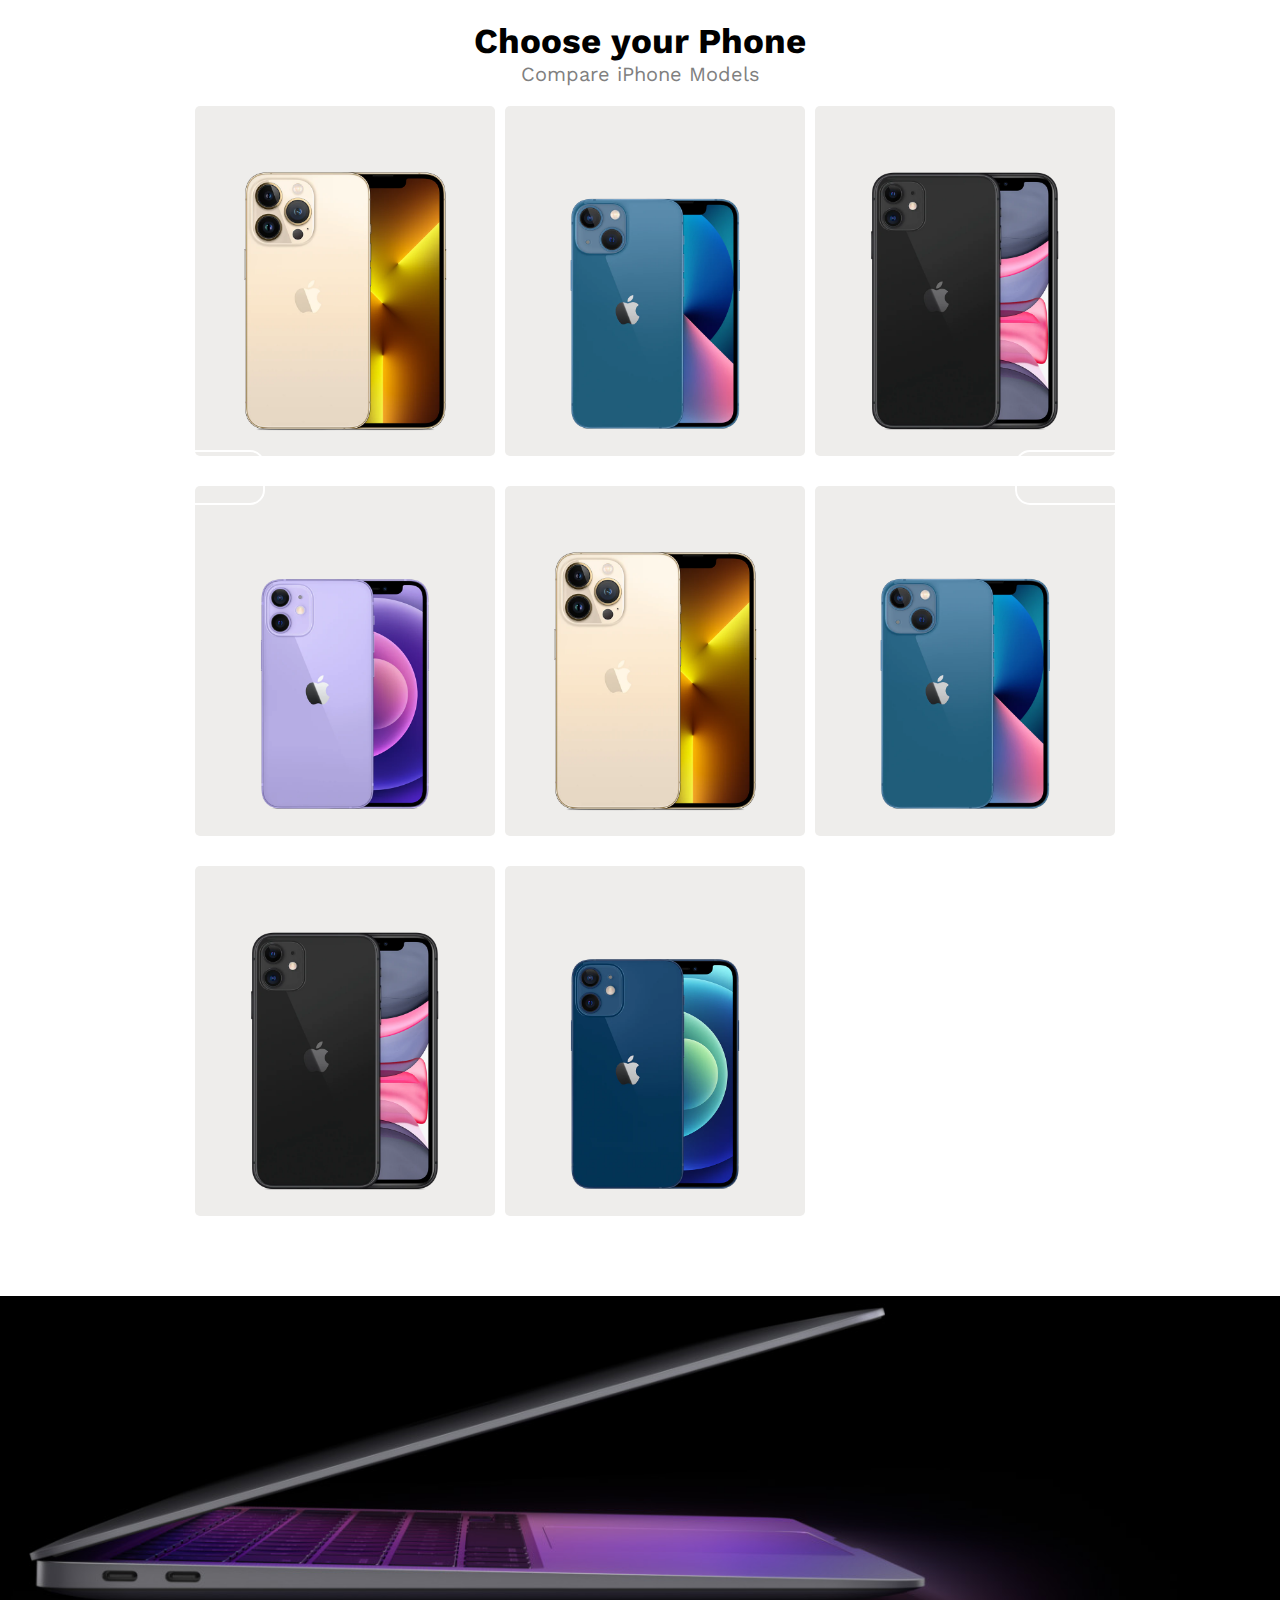
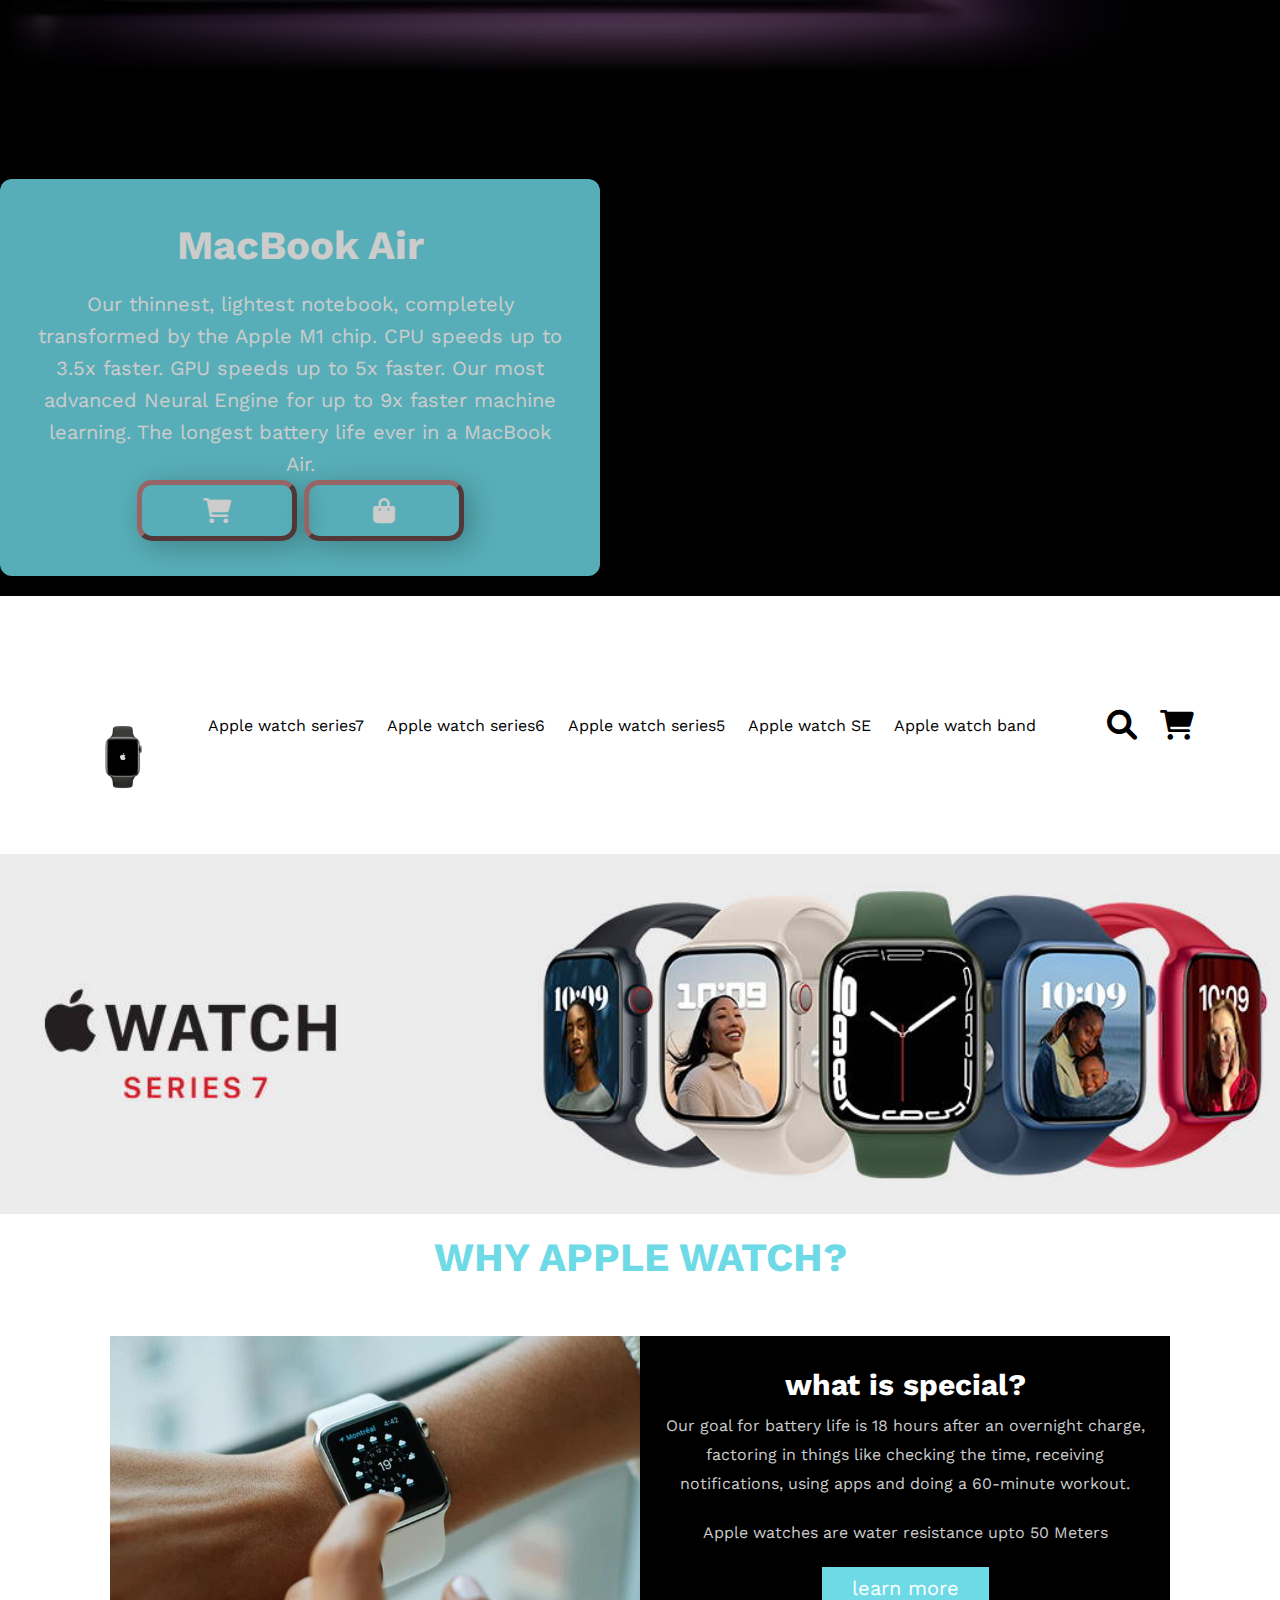
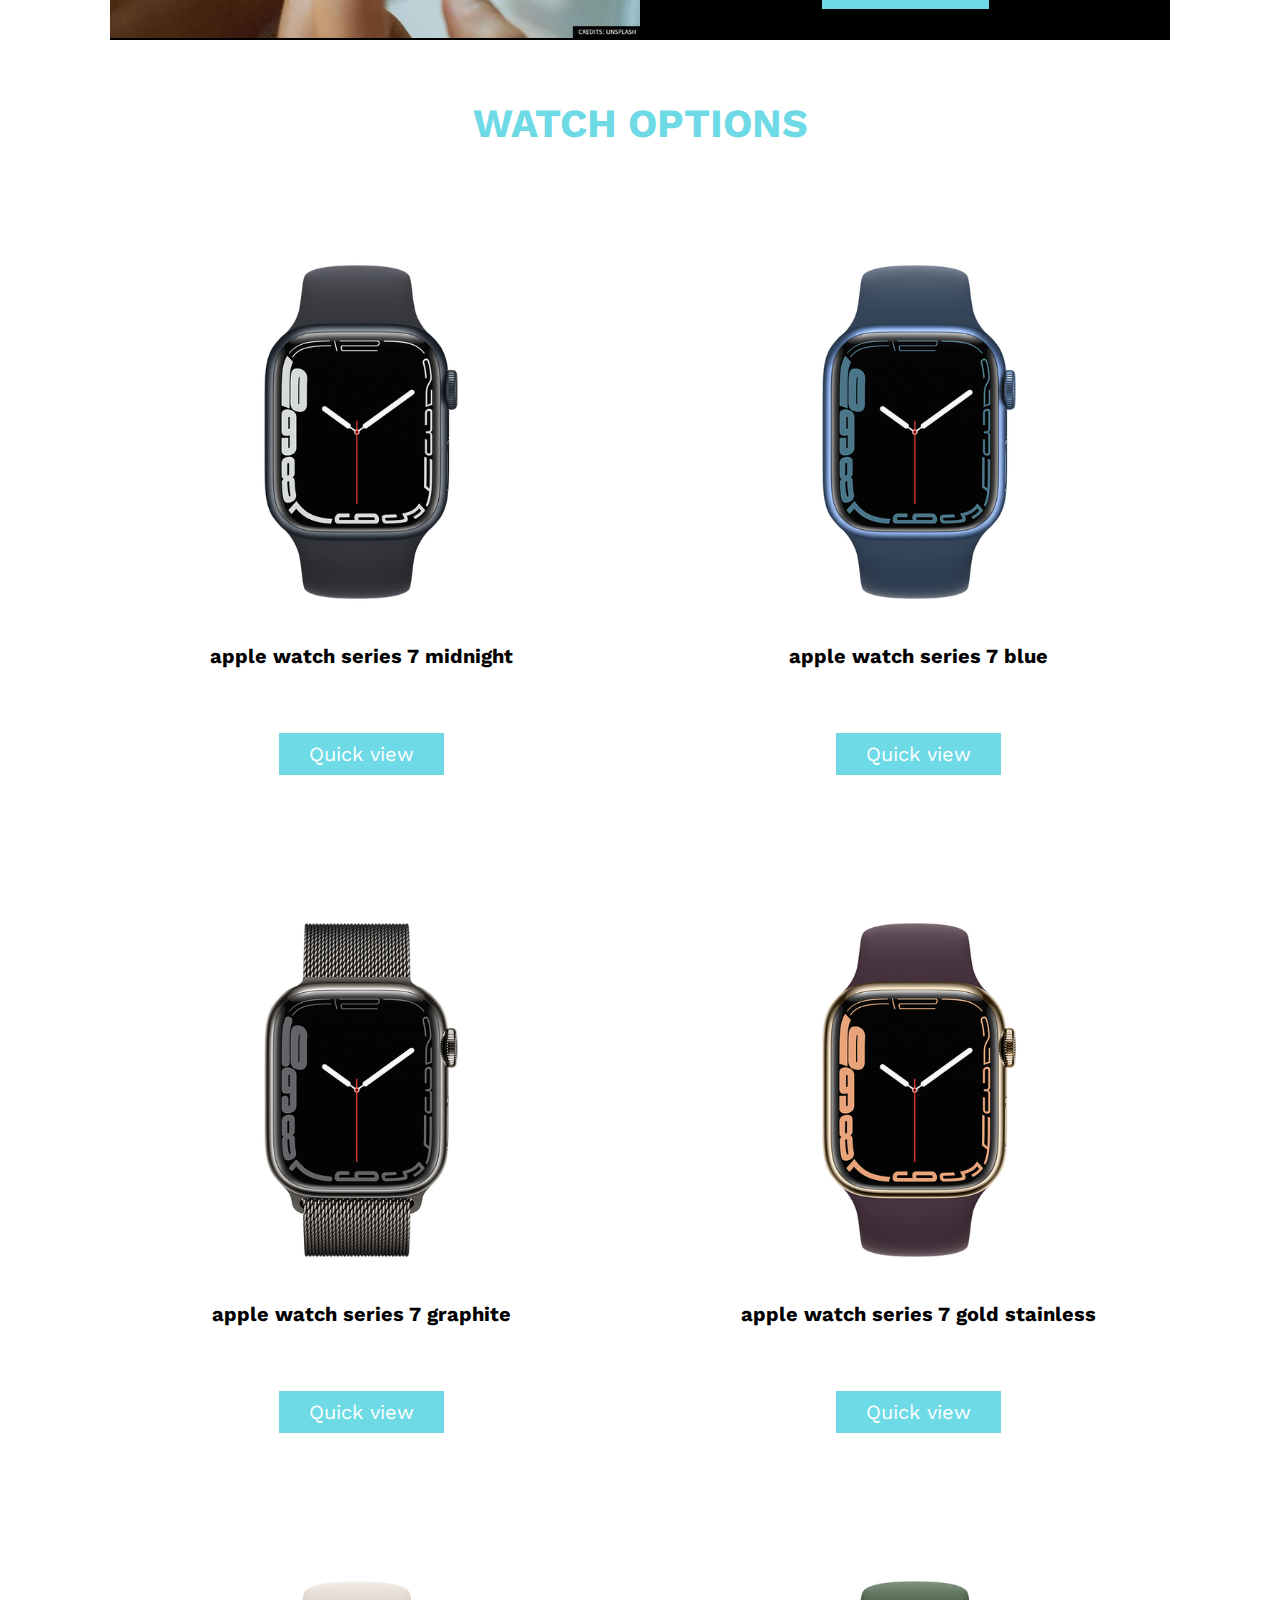
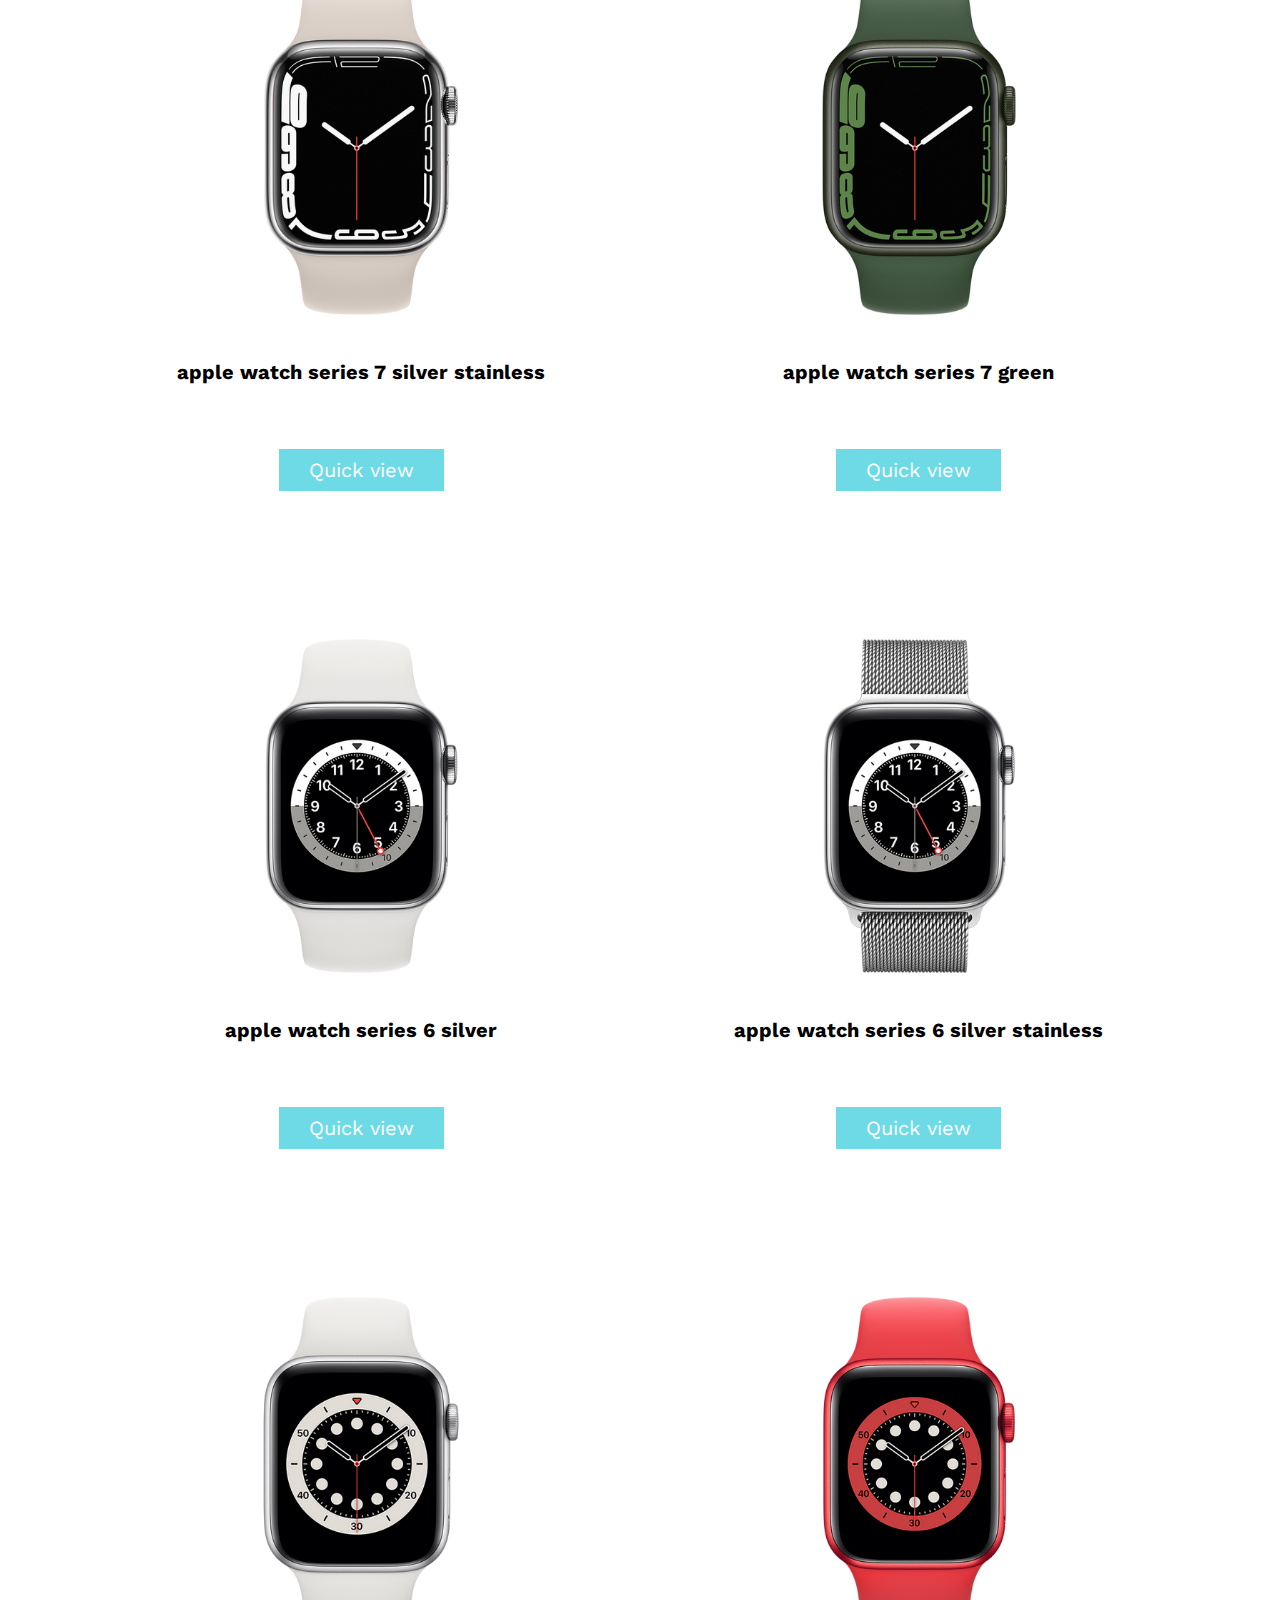
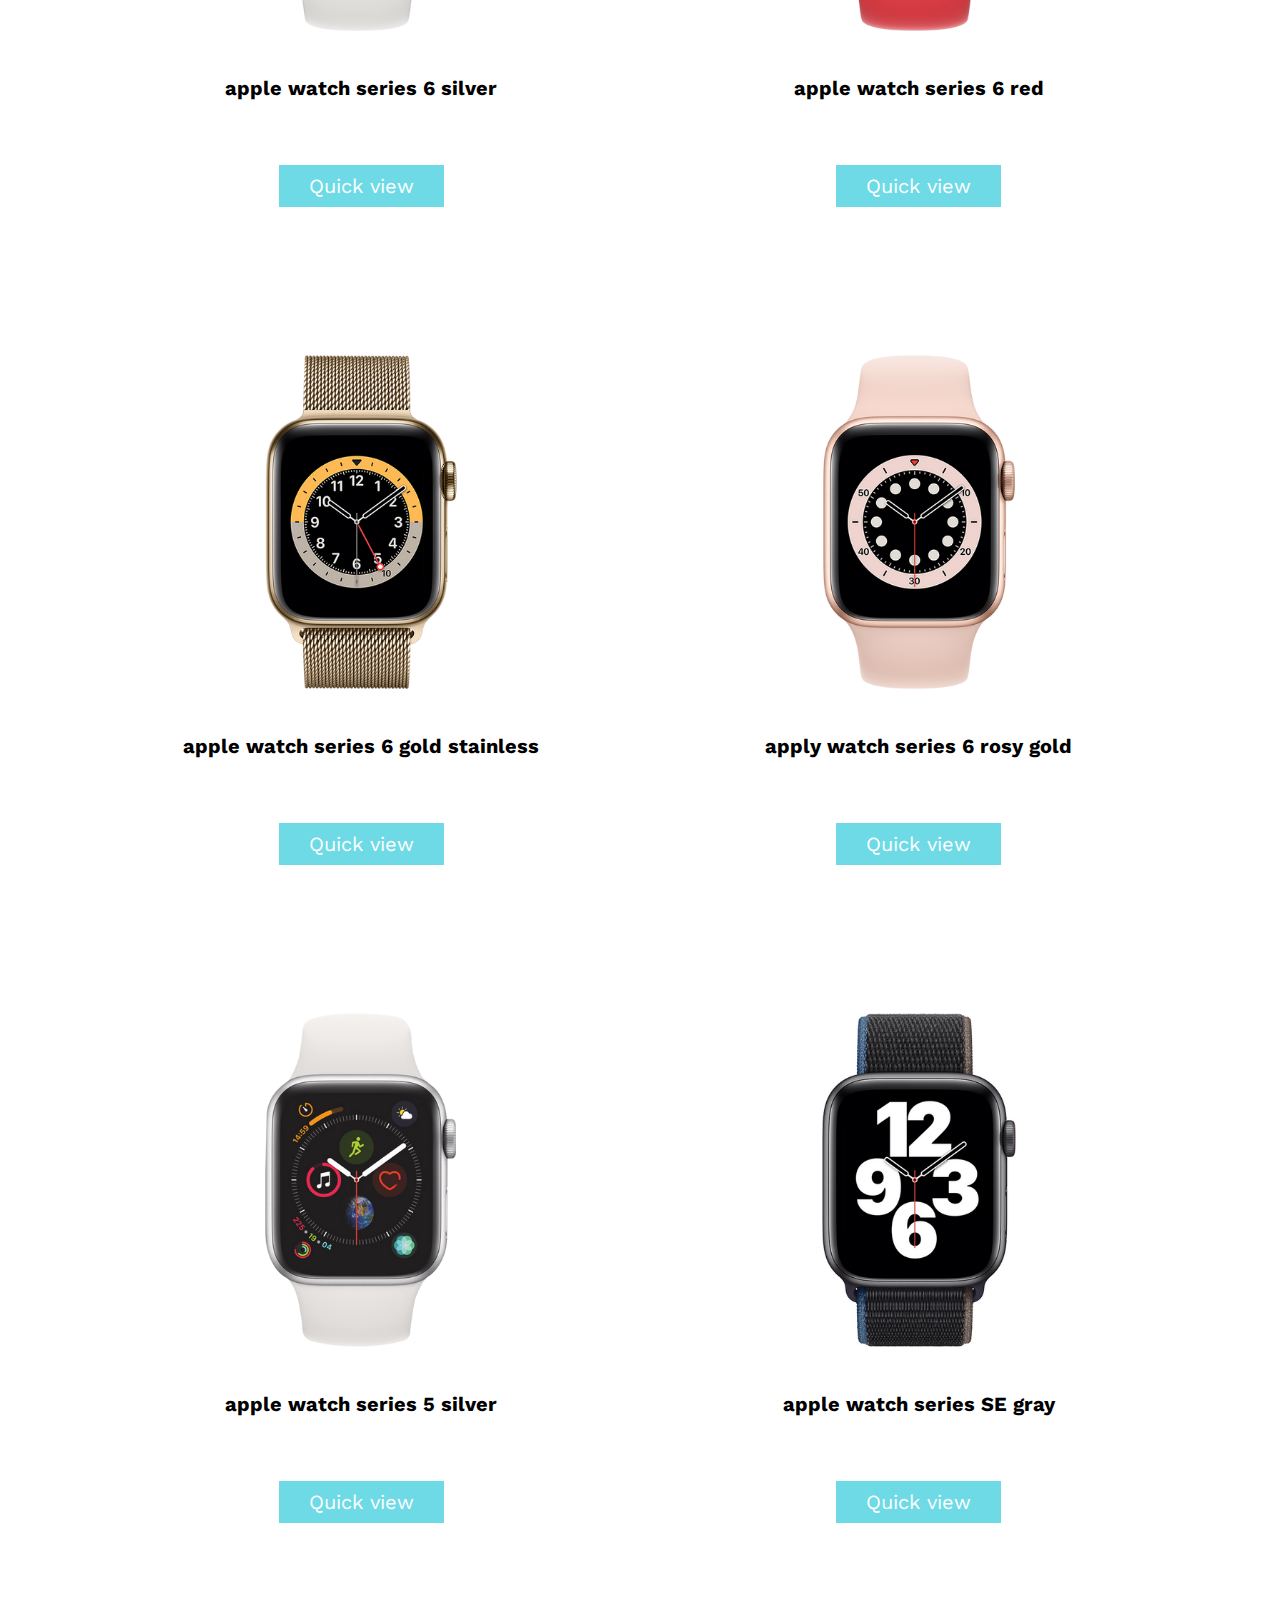
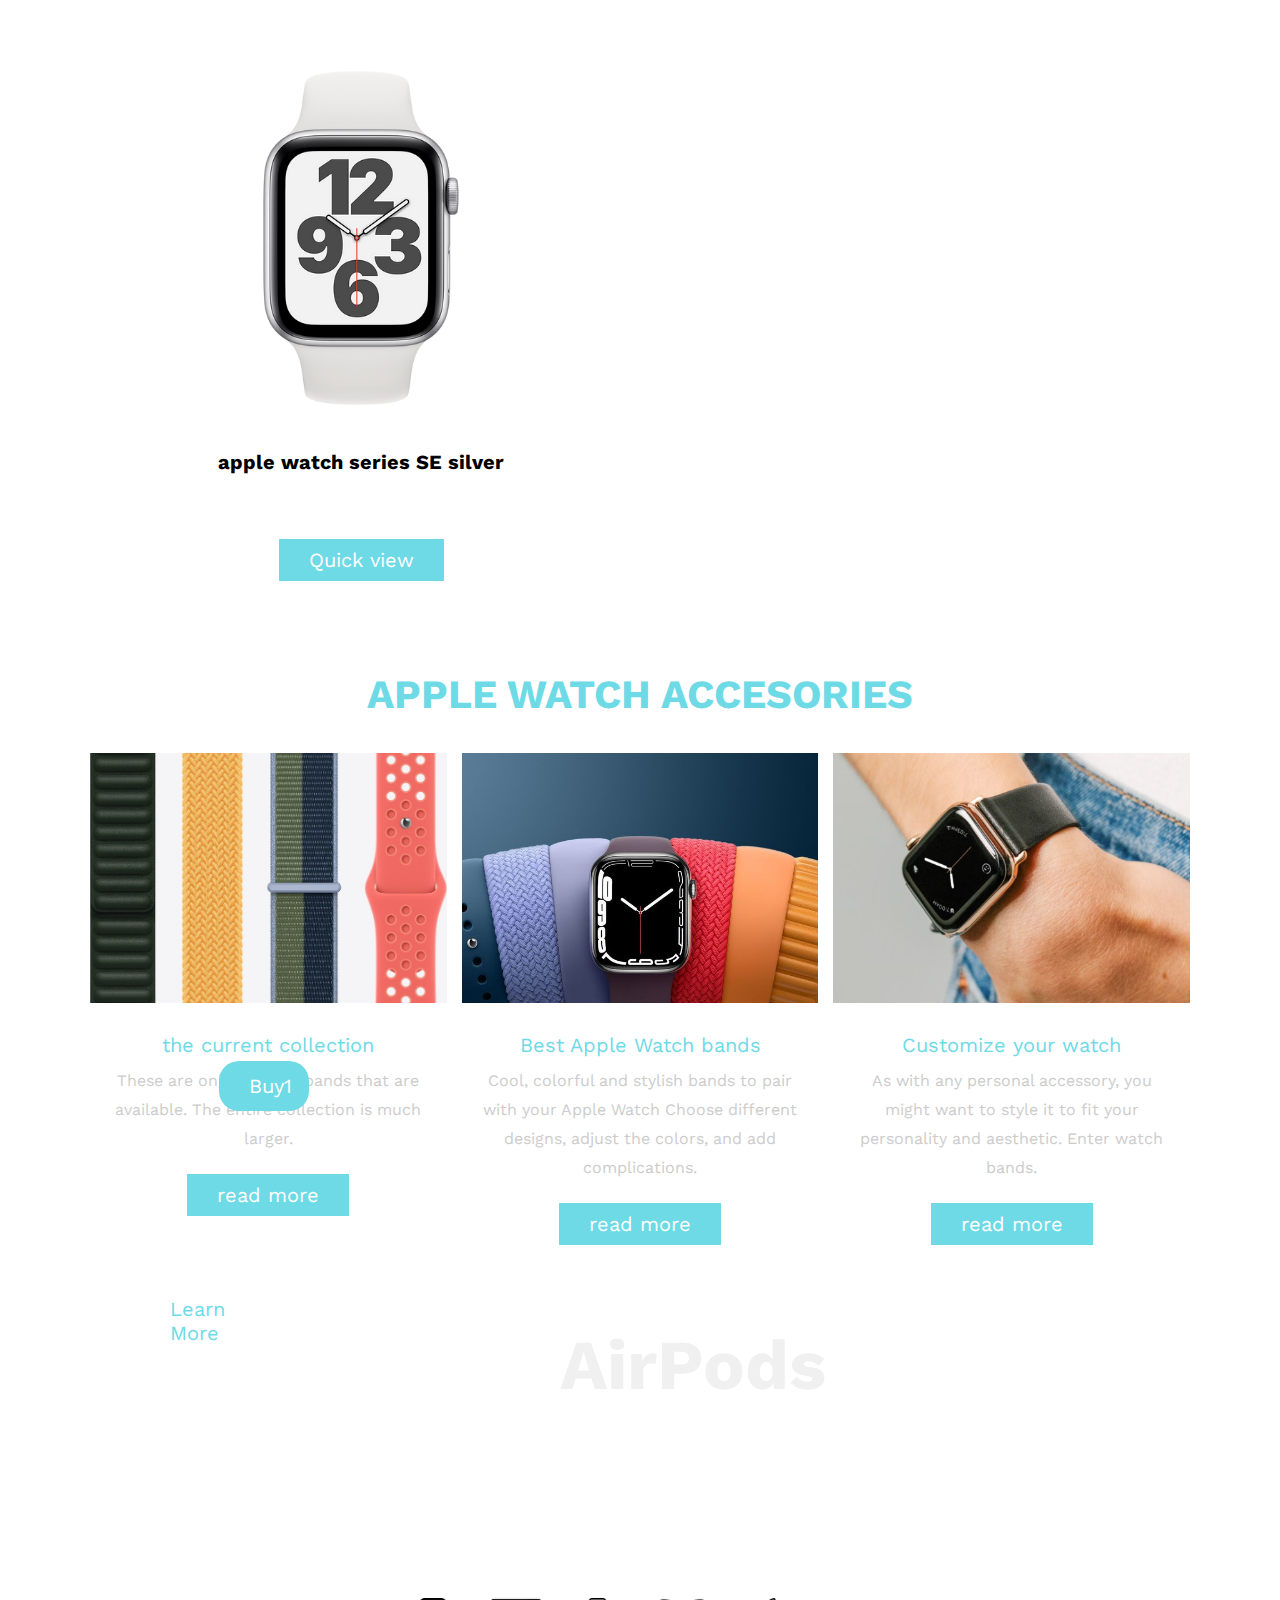
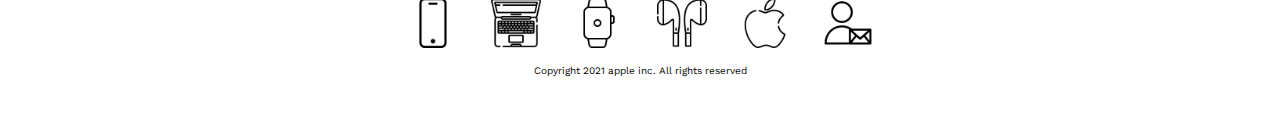
==== index.html @ 0c70fbc0 "final commit" ====
<!DOCTYPE html>
<html lang="en">

<head>
    <meta charset="UTF-8">
    <meta http-equiv="X-UA-Compatible" content="IE=edge">
    <meta name="viewport" content="width=device-width, initial-scale=1.0">
    <link rel="stylesheet" href="style.css">     
    <link rel="stylesheet" href="https://cdnjs.cloudflare.com/ajax/libs/font-awesome/5.15.4/css/all.min.css">
	 <link rel="stylesheet" href="iphoneSection.css">
    <link rel="stylesheet" href="https://cdnjs.cloudflare.com/ajax/libs/font-awesome/6.0.0-beta3/css/all.min.css">
    <title>Apple E-commerce</title>
</head>

<body>
    <!-- Section 1 (Showcase) -->
    <!-- End Section 1 (Showcase) -->

    <!-- Section 2 (iPhone) -->
		<section class="iphone">
			<div class="iphone-container">
				<div class="iphone-header">
					<h1>Choose your Phone</h1>
					<p>Compare iPhone Models</p>
				</div>
				<div class="iphone-wrapper">
					<div class="product-iphone">
						<div class="iphone-img-cont">
							<img class="iphone-img" src="./img/12-Pro-Gold.webp" alt="12-Pro-Gold">
						</div>
						<div class="iphone-back">
							<h4>iphone 12 Pro Max</h4>
							<p>от $1350,0</p>
							<a href="12ProMax.html">learn more<i class="fas fa-arrow-right"></i></a>
							<p><i class="fas fa-heart"></i></p>
						</div>
					</div>
					<div class="product-iphone">
						<div class="iphone-img-cont">
							<img class="iphone-img" src="./img/13-mini-blue_TkW24j4.webp" alt="13-mini-blue">
						</div>
						<div class="iphone-back">
							<h4>iphone 13 Mini Blue</h4>
							<p>от $1250,0</p>
							<a href="12ProMax.html">learn more<i class="fas fa-arrow-right"></i></a>
							<p><i class="fas fa-heart"></i></p>
						</div>
					</div>
					<div class="product-iphone">
						<div class="iphone-img-cont">
							<img class="iphone-img" src="./img/11-black_qdkqJZQ.webp" alt="11-black">
						</div>
						<div class="iphone-back">
							<h4>iphone 11 Black</h4>
							<p>от $1350,0</p>
							<a href="12ProMax.html">learn more<i class="fas fa-arrow-right"></i></a>
							<p><i class="fas fa-heart"></i></p>
						</div>
					</div>
					<div class="product-iphone">
						<div class="iphone-img-cont">
							<img class="iphone-img" src="./img/12-mini-purple.webp" alt="12-mini-purple">
						</div>
						<div class="iphone-back">
							<h4>iphone 12 Mini Purple</h4>
							<p>от $1350,0</p>
							<a href="12ProMax.html">learn more<i class="fas fa-arrow-right"></i></a>
							<p><i class="fas fa-heart"></i></p>
						</div>
					</div>
					<div class="product-iphone">
						<div class="iphone-img-cont">
							<img class="iphone-img" src="./img/12-Pro-Gold.webp" alt="12-Pro-Gold">
						</div>
						<div class="iphone-back">
							<h4>iphone 12 Pro Gold</h4>
							<p>от $1350,0</p>
							<a href="12ProMax.html">learn more<i class="fas fa-arrow-right"></i></a>
							<p><i class="fas fa-heart"></i></p>
						</div>
					</div>
					<div class="product-iphone">
						<div class="iphone-img-cont">
							<img class="iphone-img" src="./img/13-mini-blue_TkW24j4.webp" alt="3-mini-blue">
						</div>
						<div class="iphone-back">
							<h4>iphone 12 Pro Gold</h4>
							<p>от $1350,0</p>
							<a href="12ProMax.html">learn more<i class="fas fa-arrow-right"></i></a>
							<p><i class="fas fa-heart"></i></p>
						</div>
					</div>
					<div class="product-iphone">
						<div class="iphone-img-cont">
							<img class="iphone-img" src="./img/11-black_qdkqJZQ.webp" alt="11-black">
						</div>
						<div class="iphone-back">
							<h4>iphone 12 Pro Gold</h4>
							<p>от $1350,0</p>
							<a href="12ProMax.html">learn more<i class="fas fa-arrow-right"></i></a>
							<p><i class="fas fa-heart"></i></p>
						</div>
					</div>
					<div class="product-iphone">
						<div class="iphone-img-cont">
							<img class="iphone-img" src="./img/12-mini-blue_HKwfBoa.webp" alt="12-mini-blue">
						</div>
						<div class="iphone-back">
							<h4>iphone 12 Pro Gold</h4>
							<p>от $1350,0</p>
							<a href="12ProMax.html">learn more<i class="fas fa-arrow-right"></i></a>
							<p><i class="fas fa-heart"></i></p>
						</div>
					</div>
				</div>
			</div>
		</section>

    <!-- End Section 2 (iPhone) -->

    <!-- Section 3 (Macbook Air) -->
    <!-- End Section 3 (Macbook Air) -->
    <div class="main-wrapper" id="laptop">
        <div class="slider">
            <div class="slide current">
                <div class="content">
                    <h1>MacBook Air</h1>
                <p>Our thinnest, lightest notebook, completely transformed by the Apple M1 chip. CPU speeds up to 3.5x faster. GPU speeds up to 5x faster. Our most advanced Neural Engine for up to 9x faster machine learning. The longest battery life ever in a MacBook Air.</p>
                <button id="buy"  onclick="openModal()"><i class="fas fa-shopping-cart"></i></button>
                <button id="adToCard"><i class="fas fa-shopping-bag"></i></button>
                </div>
            </div>
            <div class="slide">
                <div class="content">
                 <h1>MacBook Pro</h1>
                 <p>The Apple M1 chip gives the 13‑inch MacBook Pro speed and power beyond belief. With up to 2.8x CPU performance. Up to 5x the graphics speed. Our most advanced Neural Engine for up to 11x faster machine learning. And up to 20 hours of battery life so you can go all day.</p>
                 <button id="buy"  onclick="openModal()"><i class="fas fa-shopping-cart"></i></button>
                <button id="adToCard"><i class="fas fa-shopping-bag"></i></button>
                </div>
             </div>
            <div class="slide">
               <div class="content">
                <h1>Supercharged for pros.</h1>
                <p>The most powerful MacBook Pro ever is here. With the blazing-fast M1 Pro or M1 Max chip — the first Apple silicon designed for pros — you get groundbreaking performance and amazing battery life. Add to that a stunning Liquid Retina XDR display, the best camera and audio ever in a Mac notebook, and all the ports you need. The first notebook of its kind, this MacBook Pro is a beast.</p>
                <button id="buy"  onclick="openModal()"><i class="fas fa-shopping-cart"></i></button>
                <button id="adToCard"><i class="fas fa-shopping-bag"></i></button>
               </div>
            </div>
        </div>
        <div class="btns">
            <button id="prev"><i class="fas fa-arrow-left"></i></button>
            <button id="next"> <i class="fas fa-arrow-right"></i></button>
        </div>

        <!-- The Modal -->
<div id="myModal" class="modal">

    <!-- Modal content -->
    <div class="modal-content">      
        <section class="product-mac">
            <div class="maccontainer">
              <h2><i class="fab fa-apple logo"></i></h2>
              <div class="maingrid">
                <div class="grid-product">
                  <img src="https://store.storeimages.cdn-apple.com/4982/as-images.apple.com/is/macbook-air-space-gray-select-201810?wid=452&hei=420&fmt=jpeg&qlt=95&.v=1633027804000">
                  <div class="grid-detail">
                    <p>MacBook Air</p>
                    <p>From $1000</p>
                  </div>
                </div>
                
                <div class="grid-product">
                  <img src="https://www.apple.com/v/macbook-pro-14-and-16/b/images/overview/routers/trade_in__f7nl7wvwnvu6_large.jpg">
                  <div class="grid-detail">
                    <p>MacBook Pro</p>
                    <p>From $2499</p>
                  </div>
                </div>
                
                <div class="grid-product">
                  <img src="https://www.apple.com/v/imac/n/images/overview/imac27__evbw33241ouq_large.jpg">
                  <div class="grid-detail">
                    <p>iMac</p>
                    <p>From $1299</p>
                  </div>
                </div>
                
                <div class="grid-product">
                  <img src="https://store.storeimages.cdn-apple.com/4982/as-images.apple.com/is/imac-27-selection-hero-202008?wid=452&hei=420&fmt=jpeg&qlt=95&.v=1594932848000">
                  <div class="grid-detail">
                    <p>iMac Pro</p>
                    <p>From $1299</p>
                  </div>
                </div>
                
                <div class="grid-product">
                  <img src="https://store.storeimages.cdn-apple.com/4982/as-images.apple.com/is/mac-pro-hero-splitter?wid=493&hei=490&fmt=jpeg&qlt=95&.v=1572645163008">
                  <div class="grid-detail">
                    <p>Mac Pro</p>
                    <p>From $2499</p>
                  </div>
                </div>
                
                <div class="grid-product">
                  <img src="https://store.storeimages.cdn-apple.com/4982/as-images.apple.com/is/mac-mini-hero-spacegray-202011?wid=452&hei=420&fmt=jpeg&qlt=95&.v=1603580359000">
                  <div class="grid-detail">
                    <p>Mac mini</p>
                    <p>From $2499</p>
                  </div>
                </div> <!--end grid-product-->
              </div> <!--end grid-->
            </div> <!--end container-->
          </section>

       <button id="close" onclick="clos()"><i class="fas fa-times-circle"></i></button>
    </div>
  
  </div>
</div>
    <!-- Opening windows -->

  



    <!-- Section 4 (Apple watch) -->
       
<!-- header section starts  -->

<header class="header">

  <a href="#" class="logo">
      <img src="images/logo-img.jpeg" alt="">
  </a>

  <nav class="navbar">
      <a href="#series7">Apple watch series7</a>
      <a href="#series6">Apple watch series6</a>
      <a href="#series5">Apple watch series5</a>
      <a href="#se">Apple watch SE</a>
      <a href="#bands">Apple watch band</a>
  </nav>

  <div class="icons">
      <div class="fas fa-search" id="search-btn"></div>
      <div class="fas fa-shopping-cart" id="cart-btn"></div>
      <div class="fas fa-bars" id="menu-btn"></div>
  </div>

  <div class="search-form">
      <input type="search" id="search-box" placeholder="search here...">
      <label for="search-box" class="fas fa-search"></label>
  </div>

  <div class="cart-items-container">
      <div class="cart-item">
          <span class="fas fa-times"></span>
          <img src="images/watch7.png" alt="">
          <div class="content">
              <h3>Watch series 7</h3>
              <div class="price">$450/-</div>
          </div>
      </div>
      <div class="cart-item">
          <span class="fas fa-times"></span>
          <img src="images/watch5x.png" alt="">
          <div class="content">
              <h3>Watch series 5</h3>
              <div class="price">$350/-</div>
          </div>
      </div>
      <div class="cart-item">
          <span class="fas fa-times"></span>
          <img src="images/watch6.png" alt="">
          <div class="content">
              <h3>Watch series 6</h3>
              <div class="price">$300/-</div>
          </div>
      </div>
      <div class="cart-item">
          <span class="fas fa-times"></span>
          <img src="images/watch7.png" alt="">
          <div class="content">
              <h3>Watch series SE</h3>
              <div class="price">$250/-</div>
          </div>
      </div>
      <a href="#" class="btn">Buy now</a>
  </div>

</header>

<!-- header section ends -->

<!-- home section starts  -->

<section class="home">

  <!-- <div class="content">
      <h3>Heavy on features.
          <br>
          Light on price.</h3>
      <p>Save 5% on Apple Watch with a new Apple Card.</p>
      <a href="#" class="btn">get yours now</a>
  </div> -->

</section>

<!-- home section ends -->

<!-- about section starts  -->

<section class="about" id="applewatch">

  <h1 class="heading"> <span>Why apple watch?</span></h1>
  <div class="row">

      <div class="image">
          <img src="images/about-image.jpeg" alt="">
      </div>

      <div class="content">
          <h3>what is special?</h3>
          <p>Our goal for battery life is 18 hours after an overnight charge, factoring in things like checking the time,
              receiving notifications, using apps and doing a 60-minute workout.</p>
          <p>Apple watches are water resistance upto 50 Meters</p>
          <a href="#" class="btn">learn more</a>
      </div>

  </div>

</section>

<!-- about section ends -->

<!-- menu section starts  -->

<section class="menu">

  <h1 class="heading"><span>Watch options</span> </h1>

  <div class="box-container">
      <div class="box">
          <img src="images/image1.png" alt="">
          <h3 id="series7">apple watch series 7 midnight</h3>
          <div class="price">$450 <span>564</span></div>
          <a href="#" class="btn">Quick view</a>
      </div>

      <div class="box">
          <img src="images/image2.png" alt="">
          <h3>apple watch series 7 blue</h3>
          <div class="price">$450 <span>564</span></div>
          <a href="#" class="btn">Quick view</a>
      </div>

      <div class="box">
          <img src="images/image3.png" alt="">
          <h3>apple watch series 7 graphite</h3>
          <div class="price">$450 <span>564</span></div>
          <a href="#" class="btn">Quick view</a>
      </div>

      <div class="box">
          <img src="images/image4.png" alt="">
          <h3>apple watch series 7 gold stainless</h3>
          <div class="price">$450 <span>564</span></div>
          <a href="#" class="btn">Quick view</a>
      </div>

      <div class="box">
          <img src="images/image5.png" alt="">
          <h3> apple watch series 7 silver stainless</h3>
          <div class="price">$450 <span>564</span></div>
          <a href="#" class="btn">Quick view</a>
      </div>

      <div class="box">
          <img src="images/image6.png" alt="">
          <h3>apple watch series 7 green</h3>
          <div class="price">$450 <span>564</span></div>
          <a href="#" class="btn">Quick view</a>
      </div>

      <div class="box">
          <img src="images/image7.png" alt="">
          <h3>apple watch series 6 silver</h3>
          <div class="price">$350 <span>454</span></div>
          <a href="#" class="btn">Quick view</a>
      </div>

      <div class="box">
          <img src="images/image8.png" alt="">
          <h3 id="series6">apple watch series 6 silver stainless</h3>
          <div class="price">$350 <span>454</span></div>
          <a href="#" class="btn">Quick view</a>
      </div>
      <div class="box">
          <img src="images/image9.png" alt="">
          <h3>apple watch series 6 silver</h3>
          <div class="price">$350 <span>454</span></div>
          <a href="#" class="btn">Quick view</a>
      </div>
      <div class="box">
          <img src="images/image10.png" alt="">
          <h3>apple watch series 6 red</h3>
          <div class="price">$350 <span>454</span></div>
          <a href="#" class="btn">Quick view</a>
      </div>
      <div class="box">
          <img src="images/image11.png" alt="">
          <h3>apple watch series 6 gold stainless</h3>
          <div class="price">$350 <span>454</span></div>
          <a href="#" class="btn">Quick view</a>
      </div>
      <div class="box">
          <img src="images/image12.png" alt="">
          <h3>apply watch series 6 rosy gold</h3>
          <div class="price">$350 <span>454</span></div>
          <a href="#" class="btn">Quick view</a>
      </div>
      <div class="box">
          <img src="images/image13.png" alt="">
          <h3 id="series5">apple watch series 5 silver</h3>
          <div class="price">$300 <span>350</span></div>
          <a href="#" class="btn">Quick view</a>
      </div>
      <div class="box">
          <img src="images/image14.png" alt="">
          <h3 id="se">apple watch series SE gray</h3>
          <div class="price">$300 <span>350</span></div>
          <a href="#" class="btn">Quick view</a>
      </div>
      <div class="box">
          <img src="images/image15.png" alt="">
          <h3>apple watch series SE silver</h3>
          <div class="price">$300 <span>350</span></div>
          <a href="#" class="btn">Quick view</a>
      </div>

  </div>

</section>

<!-- menu section ends -->

<!-- blogs section starts  -->

<section id="bands" class="blogs">

  <h1 class="heading"><span>Apple watch accesories</span> </h1>

  <div class="box-container">

      <div class="box">
          <div class="image">
              <img src="images/bands.jpeg" alt="">
          </div>
          <div class="content">
              <a href="#" class="title"></a>
              <span>the current collection</span>
              <p>These are only the new bands that are available. The entire collection is much larger.</p>
              <a href="#" class="btn">read more</a>
          </div>
      </div>

      <div class="box">
          <div class="image">
              <img src="images/bands2.jpg" alt="">
          </div>
          <div class="content">
              <a href="#" class="title"></a>
              <span>Best Apple Watch bands</span>
              <p>Cool, colorful and stylish bands to pair with your Apple Watch Choose different designs, adjust the colors, and add complications.</p>
              <a href="#" class="btn">read more</a>
          </div>
      </div>

      <div class="box">
          <div class="image">
              <img src="images/bands3.jpg" alt="">
          </div>
          <div class="content">
              <a href="#" class="title"></a>
              <span>Customize your watch</span>
              <p>As with any personal accessory, you might want to style it to fit your personality and aesthetic. Enter watch bands.</p>
              <a href="#" class="btn">read more</a>
          </div>
      </div>

  </div>

</section>

<!-- blogs section ends -->

<div class="main-container">
  <button id="btn-left" class="fas fa-angle-right"></button>
  <section class="main-slider" id="slider">
      <div class="thumbail">
          <img src="images/band1.png" alt="" class="imgs">
          <div class="details">
              <p> Apple Watch</p>
              <P>Series SE</P>
              <P>PRICE: <span> from $279</span> </P>
              <div class="btn btn-primary">ADD TO CART</div>
          </div>
      </div>
      <div class="thumbail">
          <img src="images/band2.png" alt="" class="imgs">
          <div class="details">
              <p> Apple Watch</p>
              <P>Series SE</P>
              <P>PRICE: <span> from $279</span> </P>
              <div class="btn btn-primary">ADD TO CART</div>
          </div>
      </div>
      <div class="thumbail">
          <img src="images/band3.png" alt="" class="imgs">
          <div class="details">
              <p> Apple Watch</p>
              <P>Series 7</P>
              <P>PRICE: <span> from $399</span> </P>
              <div class="btn btn-primary">ADD TO CART</div>
          </div>
      </div>
  
      <div class="thumbail">
          <img src="images/band4.png" alt="" class="imgs">
          <div class="details">
              <p> Apple Watch</p>
              <P>Series 7</P>
              <P>PRICE: <span> from $399</span> </P>
              <div class="btn btn-primary">ADD TO CART</div>
          </div>
      </div>
      <div class="thumbail">
          <img src="images/band5.png" alt="" class="imgs">
          <div class="details">
              <p> Apple Watch</p>
              <P>Series 3</P>
              <P>PRICE: <span> from $199</span> </P>
              <div class="btn btn-primary">ADD TO CART</div>
          </div>
      </div>
      <div class="thumbail">
          <img src="images/band6.png" alt="" class="imgs">
          <div class="details">
              <p> Apple Watch</p>
              <P>Series 3</P>
              <P>PRICE: <span> from $199</span> </P>
              <div class="btn btn-primary">ADD TO CART</div>
          </div>
      </div>
      <div class="thumbail">
          <img src="images/band7.png" alt="" class="imgs">
          <div class="details">
              <p> Apple Watch</p>
              <P>Series 3</P>
              <P>PRICE: <span> from $199</span> </P>
              <div class="btn btn-primary">ADD TO CART</div>
          </div>
      </div>
      <div class="thumbail">
          <img src="images/band8.png" alt="" class="imgs">
          <div class="details">
              <p> Apple Watch</p>
              <P>Series 3</P>
              <P>PRICE: <span> from $199</span> </P>
              <div class="btn btn-primary">ADD TO CART</div>
          </div>
      </div>
      <div class="thumbail">
          <img src="images/band1.png" alt="" class="imgs">
          <div class="details">
              <p> Apple Watch</p>
              <P>Series 3</P>
              <P>PRICE: <span> from $199</span> </P>
              <div class="btn btn-primary">ADD TO CART</div>
          </div>
      </div>
      <div class="thumbail">
          <img src="images/band2.png" alt="" class="imgs">
          <div class="details">
              <p> Apple Watch</p>
              <P>Series 3</P>
              <P>PRICE: <span> from $199</span> </P>
              <div class="btn btn-primary">ADD TO CART</div>
          </div>
      </div>
      <div class="thumbail">
          <img src="images/band3.png" alt="" class="imgs">
          <div class="details">
              <p> Apple Watch</p>
              <P>Series 3</P>
              <P>PRICE: <span> from $199</span> </P>
              <div class="btn btn-primary">ADD TO CART</div>
          </div>
      </div>
      <div class="thumbail">
          <img src="images/band4.png" alt="" class="imgs">
          <div class="details">
              <p> Apple Watch</p>
              <P>Series 3</P>
              <P>PRICE: <span> from $199</span> </P>
              <div class="btn btn-primary">ADD TO CART</div>
          </div>
      </div>
      <div class="thumbail">
          <img src="images/band5.png" alt="" class="imgs">
          <div class="details">
              <p> Apple Watch</p>
              <P>Series 3</P>
              <P>PRICE: <span> from $199</span> </P>
              <div class="btn btn-primary">ADD TO CART</div>
          </div>
      </div>
      <div class="thumbail">
          <img src="images/band6.png" alt="" class="imgs">
          <div class="details">
              <p> Apple Watch</p>
              <P>Series 3</P>
              <P>PRICE: <span> from $199</span> </P>
              <div class="btn btn-primary">ADD TO CART</div>
          </div>
      </div>
      <div class="thumbail">
          <img src="images/band7.png" alt="" class="imgs">
          <div class="details">
              <p> Apple Watch</p>
              <P>Series 3</P>
              <P>PRICE: <span> from $199</span> </P>
              <div class="btn btn-primary">ADD TO CART</div>
          </div>
      </div>
      <div class="thumbail">
          <img src="images/band8.png" alt="" class="imgs">
          <div class="details">
              <p> Apple Watch</p>
              <P>Series 3</P>
              <P>PRICE: <span> from $199</span> </P>
              <div class="btn btn-primary">ADD TO CART</div>
          </div>
      </div>
      <div class="thumbail">
          <img src="images/band3.png" alt="" class="imgs">
          <div class="details">
              <p> Apple Watch</p>
              <P>Series 3</P>
              <P>PRICE: <span> from $199</span> </P>
              <div class="btn btn-primary">ADD TO CART</div>
          </div>
      </div>
  </section>
  <button id="btn-right" class="btn-arrow  fas fa-angle-left"></button>
</div>
  </section>
 
</div>

    <!-- End Section 4 (Apple watch) -->

    <!-- Section 5 (AirPods) -->
	<section class="section-airpods" id="airpods">
		<div class="parent">
			<h1>AirPods</h1>
			<div class="box bg-white">
				<i class="ion-navicon"></i>
				<div class="img1">
					<img src="https://lookagain.scene7.com/is/image/OttoUK/553w/airpods-pro-by-apple~39X306FRSP.jpg" alt="">
				</div>
				<a href="/buy-section project/index.html">
					<button type="button" class="btn btn-info">Buy1</button>
				</a>
			</div>
			<div class="box bg-blue">
				<a href="/24/index.html">
					<button type="button" class="btn btn-light">Learn More</button>
				</a>
				<img src="https://www.dimprice.com/image/cache/png/apple-airpods-pro/Apple-airpods-pro-02-550x550.png"
					class="airpods-img-2" alt="">
			</div>
	
		</div>
	</section>
    <!-- End Section 5 (Airpods) -->
   

    <!-- Section 6 (Contact Us) -->
    <div class="Footercontainer">  
      <div class="footer">        
        <a href="https://www.apple.com/ru/iphone/"><img class="img" target="_blank"  src="images//footer/iphone.png"></a>   
        <a href="#laptop"><img class="img"  src="/images/footer/macbook.png"></a>   
        <a href="#applewatch"><img class="img"  src="/images/footer/apple-watch.png"></a>   
        <a href="#airpods"><img class="img" src="/images/footer/airpods.png"></a>  
        <a href="#"><img class="img" target="_blank" src="/images/footer/apple-logo.png"></a>
        <a href="#"><img class="img" target="_blank" src="/images/footer/contact-us.png" onclick="openModal()"></a> 
        <p>Copyright 2021 apple inc. All rights reserved</p>
      </div> 
    </div>
    
    <div class="main-container" id="myModal1">
      <div class="main-container-inner">
        <div class="main-contact">
          <div class="box1">
            <h1>Contact</h1>
            <div class="line">
            </div>					 
          </div>
        </div>
        <div class="main-info">
          <div class="main-img">
            <div class="box2">
              <div class="icons">
                <ul class="ul-li">
                  <li><i class="fas fa-mobile-alt"></i></li>
                  <li class="text">phone</li>
                  <li>+123 456 789</li>
                  <li>+987 654 321</li>
                </ul>						    
                </div> 
            </div>
            <div class="box2">
              <div class="icons">
                <ul>
                  <li><i class="fas fa-map-marker-alt"></i></li>
                  <li class="text">adress</li>
                  <li>Main street #123</li>
                  <li>Main street #123</li>
                </ul>						   
                </div> 
            </div>
            <div class="box2">
              <div class="icons">
                <ul>
                  <li><i class="far fa-envelope"></i></li>
                  <li class="text">email</li>
                  <li>support@codeandcreate.com</li>
                  <li>slaes@codecreate.com</li>
                </ul>							   
                </div> 
            </div>
          </div>
          <div class="fill-contact">
            <h1>GET IN TOUCH</h1>
            <form action="">
              <div class="Contact">
                <div class="row">
                  <label for="name"></label>
                  <input type="text" id="name1" placeholder="Enter your name" required>
                </div>
                <div class="row">
                  <label for="email"></label>
                  <input type="text" id="email" placeholder="Your email" required>
                </div>				
                <div class="row">
                  <label for="phone"></label>
                  <input type="number" id="phone" placeholder="Your contact phone" required>
                </div>
               </div>
             </form>	
            <div class="button block">
              <button type="submit" id="submit" class="submit" onclick="submitModal()">SEND MESSAGE</button> 
              <button id="submit" onclick = "clos()">CLOSE</button>
            </div>
          </div>
        </div>
      </div> 
    </div> 
    <!-- End Section 6 (Contact Us) -->
    <script src="script.js"></script>
	 <script src="iphoneSection.js"></script>
   <script src="https://kit.fontawesome.com/0b267e6c5c.js" crossorigin="anonymous"></script>
</body>
</html>
---- style.css ----
@import url('https://fonts.googleapis.com/css2?family=Work+Sans:wght@100;200;300;400;500;600;700;800;900&display=swap');

/* Common styles */
*{
    margin:0;
    padding: 0;
    box-sizing: border-box;
    list-style-type: none;
    outline: none;
    text-decoration: none;
    font-family: "Work Sans", sans-serif;
}

html{
    font-size: 62.5%;
}

:root{
    --primary-color:#6edae6;
    --white-color:#fff;
    --black-color:#000;
}
/* <!-- Section 1 (Showcase) -->
<!-- End Section 1 (Showcase) --> */
 
/* <!-- Section 2 (iPhone) */
a{
	color: inherit;
	text-decoration: none;
}
.iphone-container{
	max-width: 1200px;
	margin-left: auto;
	margin-right: auto;
	padding-left: 15px;
	padding-right: 15px;
}
.iphone-wrapper{
	margin-bottom: 60px;
	display: grid;
	grid-template-columns: repeat(auto-fill,270px);
	gap: 30px 40px;
	justify-content: center;
}
.iphone-header{
	text-align: center;
}
.iphone-header>h1{
	font-size: 35px;
}
.iphone-header>p{
	font-size: 20px;
	color: grey;
	margin-bottom: 20px;
}
.product-iphone{
	background-color: #eeedeb;
   width: 300px;
	height: 350px;
	text-align: center;
	position: relative;
	border-radius: 5px;
}
.iphone-img{
	display: block;
	max-width: 100%;
	height: auto;
}
.iphone-back{
   opacity: 0;
	position: absolute;
	top: 0;
	left: 0;	 
	width: 300px;
	height: 350px;
	text-align: center;
	background-color: #F0ECE3;
	transition: 0.8s ease-in;
	border-radius: 5px;	
}
.iphone-back:hover{
   opacity: 1;
}
.iphone-back h4{
	margin-top: 100px;
}
.iphone-back i{
	color: #091353;
	font-size: 30px;
	margin-top: 10px;
}
.iphone-back a{
	border: 1px solid #091353;
	padding: 8px 12px;
}
.iphone-back a>i{
 color: #091353;
 font-size: 15px;
 margin-left: 10px;
}

/* End Section 2 (iPhone)  */

/* <!-- Section 3 (Macbook Air) */
.main-wrapper {
    background-color: var(--black-color);
    color: var(--white-color);
    line-height: 1.6;
}

.slider {
    position: relative;
    overflow: hidden;
    height: 100vh; 
    width: 100%;
}

.slide {
    position: absolute;
    top: 0;
    left: 0;
    width: 100%;
    height: 100%;
    opacity: 0;
    transition: 0.4s ease-in-out;
}

.slide:first-child {
    background-image: url('/images/1.jpg');
    -webkit-background-size: contain;
    -moz-background-size: contain;
    -o-background-size: contain;
    background-size: contain;
    background-repeat: no-repeat;
}

.slide:nth-child(2) {
    background-image: url('/images/2.jpg');
    -webkit-background-size: contain;
    -moz-background-size: contain;
    -o-background-size: contain;
    background-size: contain;
    background-repeat: no-repeat;
}

.slide:nth-child(3) {
    background-image: url('/images/3.jpg');
    -webkit-background-size: contain;
    -moz-background-size: contain;
    -o-background-size: contain;
    background-size: contain;
    background-repeat: no-repeat;
}

.slide.current {
    opacity: 1;
}


.slide .content {
    position: absolute;
    bottom: 20px;
    left: -600px;
    opacity: 0;
    width: 600px;
    background-color: var(--primary-color);
    color: var(--white-color);
    border-radius: 12px;
    font-size: 20px;
    padding: 35px;
}

.slide .content h1 {
    margin-bottom: 10px;
}

.slide.current .content {
    opacity: 0.8;
    transform: translateX(600px);
    transition: all 0.7s ease-in-out 0.5s;
}

.btns button#next {
    position: absolute;
    top: 50%;
    right: 15px;

}

.btns button#prev {
    position: absolute;
    top: 50%;
    left: 15px;
}

.btns button {
    border: 2px solid white;
    background-color: transparent;
    color: var(--white-color);
    cursor: pointer;
    padding: 13px 15px;
    border-radius: 15px;
    outline: none;

}

.btns button:hover {
    background-color: var(--white-color);
    color: #333;
    -webkit-transform: scale(1.5,1.5);
    -webkit-transition: all 0.3s ease-in-out;
}

@media(max-width: 500px) {
    .slide .content {
        bottom: -300px;
        left: 0;
        width: 100%;
    }
    .slide.current .content {
        transform: translateY(-300px);
    }
}

#buy, #close, #adToCard {
    display: inline-block;
    width: 160px;
    border: 5px outset rgb(189, 127, 127);
    background-color: transparent;
    color: var(--white-color);
    padding: 13px 15px;
    border-radius: 15px;
    outline: none;
    box-shadow:7px 6px 28px 1px rgba(0, 0, 0, 0.24);

}


/* Modal windows style */


#myModal {
    display:none; /* Hidden by default */
    position: fixed; /* Stay in place */
    z-index: 1; /* Sit on top */
    left: 0;
    top: 0;
    width: 100%; /* Full width */
    height: 100%; /* Full height */
    overflow: auto; /* Enable scroll if needed */
    background-color: rgb(0,0,0); /* Fallback color */
    background-color: rgba(0,0,0,0.7); /* Black w/ opacity */
  }

  .modal-content {
    background-color: #bdd4e7;
background-image: linear-gradient(315deg, #bdd4e7 0%, #8693ab 74%);

    margin: 15% auto; /* 15% from the top and centered */
    padding: 20px;
    font-size: 25px;
    border: 1px solid #888;
    border-radius: 15px;
    width: 80%; /* Could be more or less, depending on screen size */
  }


  /*--- section product ---*/
.product-mac {
  width: 100%;
  height: auto;
  display: flex;
  justify-content: center;
  align-items: center;
  padding: 50px 0;
  cursor: pointer;
}
.product-mac h2 {
  font-size: 95px;
  font-weight: 300;
  margin-bottom: 20px;
}
.maccontainer {
  width: 1070px;
  display: flex;
  align-items: center;
  flex-direction: column;
}
.maingrid {
  display: grid;
  grid-template-columns: repeat(3, 1fr);
  grid-gap: 15px;
}
.grid-product {
  background: #f1f1f1;
  display: flex;
  flex-direction: column;
  justify-content: center;
  align-items: center;
  transition: .5s;
  border-radius: 15px;
}
.grid-product:hover {
  background: #e1e1e1;
}
.grid-product img {
  width: 300px;
  border-radius: 15px;
}
.grid-detail {
  margin: 20px 0;
  text-align: center;
}
.grid-detail p:last-child {
  transition: .5s;
  margin-top: 10px;
}
.grid-product:hover > .grid-detail p:last-child {
  color: #3498db;
}

/*-------*/
.grid-full {
  display: grid;
  grid-template-columns: repeat(3, 1fr);
  grid-gap: 10px;
}
.grid-product-full {
  background: #f1f1f1;
  grid-column: span 3;
  display: flex;
  position: relative;
}

/* apple logo animation */

.logo {
    position: relative;
    color: #fff;
    font-size: 195px;
    text-shadow: 0 0 50px #0f0,
                 0 0 100px #0f0,
                 0 0 150px #0f0,
                 0 0 200px #0f0,
                 0 0 250px #0f0;

    animation: animate 5s linear infinite;
}

@keyframes animate {
    0%
    {
        filter: hue-rotate(0deg);
    }

    100%
    {
        filter: hue-rotate(3deg);
    }
}
/* Slide Animations */


/*<!-- End Section 3 (Macbook Air) --> */

 /* Section 4 (Apple watch)  */

html{
    font-size: 62.5%;
    overflow-x: hidden;
    scroll-padding-top: 9rem;
    scroll-behavior: smooth;
}

html::-webkit-scrollbar{
    width: .8rem;
}

html::-webkit-scrollbar-track{
    background: transparent;
}

html::-webkit-scrollbar-thumb{
    background: #fff;
    border-radius: 5rem;
}

body{
    background: var(--white-color);
}

section{
    padding:2rem 7%;
}

.heading{
    text-align: center;
    color:#fff;
    text-transform: uppercase;
    padding-bottom: 3.5rem;
    font-size: 4rem;
}

.heading span{
    color:var(--primary-color);
    text-transform: uppercase;
}

.btn{
    margin-top: 1rem;
    display: inline-block;
    padding:.9rem 3rem;
    font-size: 2rem;
    color:#fff;
    background: var(--primary-color);
    cursor: pointer;
}

.btn:hover{
    letter-spacing: .2rem;
}

.header{
    background: var(--white-color);
    display: flex;
    align-items: center;
    justify-content: space-between;
    padding:1.5rem 7%;
    border-bottom: var(--border);
    position:relative;
    top:0; left: 0; right: 0;
    z-index: 1000;
}

.header .logo img{
    height: 7rem;
}

.header .navbar a{
    margin:0 1rem;
    font-size: 1.6rem;
    color: black;
}

.header .navbar a:hover{
    color:var(--primary-color);
    border-bottom: .1rem solid var(--primary-color);
    padding-bottom: .5rem;
}

.header .icons div{
    color: black;
    cursor: pointer;
    font-size: 3rem;
    margin-left: 2rem;
}

.header .icons div:hover{
    color:var(--primary-color);
}

#menu-btn{
    display: none;
}

.header .search-form{
    position: absolute;
    top:115%; right: 7%;
    background: #fff;
    width: 50rem;
    height: 5rem;
    display: flex;
    align-items: center;
    transform: scaleY(0);
    transform-origin: top;
}

.header .search-form.active{
    transform: scaleY(1);
}

.header .search-form input{
    height: 100%;
    width: 100%;
    font-size: 1.6rem;
    color:var(--black-color);
    padding:1rem;
    text-transform: none;
}

.header .search-form label{
    cursor: pointer;
    font-size: 2.2rem;
    margin-right: 1.5rem;
    color:var(--black-color);
}

.header .search-form label:hover{
    color:var(--primary-color);
}

.header .cart-items-container{
    position: absolute;
    top:100%; right: -100%;
    height: calc(100vh - 9.5rem);
    width: 35rem;
    background: #fff;
    padding:0 1.5rem;
}

.header .cart-items-container.active{
    right: 0;
}

.header .cart-items-container .cart-item{
    position: relative;
    margin:2rem 0;
    display: flex;
    align-items: center;
    gap:1.5rem;
}

.header .cart-items-container .cart-item .fa-times{
    position: absolute;
    top:1rem; right: 1rem;
    font-size: 2rem;
    cursor: pointer;
    color: var(--black-color);
}

.header .cart-items-container .cart-item .fa-times:hover{
    color:var(--primary-color);
}

.header .cart-items-container .cart-item img{
    height: 7rem;
}

.header .cart-items-container .cart-item .content h3{
    font-size: 2rem;
    color:var(--black-color);
    padding-bottom: .5rem;
}

.header .cart-items-container .cart-item .content .price{
    font-size: 1.5rem;
    color:var(--primary-color);
}

.header .cart-items-container .btn{
    width: 100%;
    text-align: center;
}

.home{
    min-height: 40vh;
    display: flex;
    align-items: center;
    background:url(../images/bg-image.jpeg) no-repeat;
    background-size: cover;
    background-position: center;
}

.home .content{
    max-width: 60rem;
}

.home .content h3{
    font-size: 6rem;
    text-transform: uppercase;
    color:#fff;
}

.home .content p{
    font-size: 2rem;
    font-weight: lighter;
    line-height: 1.8;
    padding:1rem 0;
    color:#eee;
}

.about .row{
    display: flex;
    align-items: center;
    background:var(--black-color);
    flex-wrap: wrap;
}

.about .row .image{
    flex:1 1 45rem;
}

.about .row .image img{
    width: 100%;
}
.about .row .content{
    flex:1 1 45rem;
    padding:2rem;
}

.about .row .content h3{
    font-size: 3rem;
    color:#fff;
}

.about .row .content p{
    font-size: 1.6rem;
    color:#ccc;
    padding:1rem 0;
    line-height: 1.8;
}

.menu .box-container{
    display: grid;
    grid-template-columns: repeat(auto-fit, minmax(40rem, 1fr));
    gap:1.5rem;
}

.menu .box-container .box{
    padding:5rem;
    text-align: center;
    border:var(--border);    
}

.menu .box-container .box img{
    height: 40rem;
}

.menu .box-container .box h3{
    color: #000;
    font-size: 2rem;
    padding:1rem 0;
}

.menu .box-container .box .price{
    color: #fff;
    font-size: 3rem;
    padding:.5rem 0;
}

.menu .box-container .box .price span{
    font-size: 1.5rem;
    text-decoration: line-through;
    font-weight: lighter;
}

.menu .box-container .box:hover{
    background:#fff;
}

.menu .box-container .box:hover > *{
    color:var(--black-color);
}

.blogs .box-container{
    display: grid;
    grid-template-columns: repeat(auto-fit, minmax(30rem, 1fr));
    gap:1.5rem;
}

.blogs .box-container .box{
    border:var(--border);    
}

.blogs .box-container .box .image{
    height: 25rem;
    overflow:hidden;
    width: 100%;
}

.blogs .box-container .box .image img{
    height: 100%;
    object-fit: cover;
    width: 100%;
}

.blogs .box-container .box:hover .image img{
    transform: scale(1.2);
}

.blogs .box-container .box .content{
    padding:2rem;
}

.blogs .box-container .box .content .title{
    font-size: 2.5rem;
    line-height: 1.5;
    color:#fff;
}

.blogs .box-container .box .content .title:hover{
    color:var(--primary-color);
}

.blogs .box-container .box .content span{
    color:var(--primary-color);
    display: block;
    padding-top: 1rem;
    font-size: 2rem;
}

.blogs .box-container .box .content p{
    font-size: 1.6rem;
    line-height: 1.8;
    color:#ccc;
    padding:1rem 0;
}

.main-container{
    max-width: 2500px; 
    display: flex;
    justify-content: center;
    align-items: center;
    padding: 10px; 
    margin: 0 auto; 
 

}

.fas{
    width: 30px; 
    font-size: 25px;
    border-radius: 10px;
    border: none; 
}

.main-slider{
    max-width: 1100px; 
    justify-content: flex-start;
    align-items: center;
    text-align: center;
    overflow-x: hidden; 
    display: flex;

}

.thumbail{
    margin-top: 8px; 
    border-radius: 3px;
    transition: 1s;
}

.btn-primary{
    width: 30%; 
    font-weight: bold; 
}
.btn-primary:hover{
    opacity: 10; 
}

.main-container .details{
font-size: 20px;
}

/* media queries  */
@media (max-width:991px){

    html{
        font-size: 55%;
    }

    .header{
        padding:1.5rem 2rem;
    }

    section{
        padding:2rem;
    }

}

@media (max-width:768px){

    #menu-btn{
        display: inline-block;
    }

    .header .navbar{
        position: absolute;
        top:100%; right: -100%;
        background: #fff;
        width: 30rem;
        height: calc(100vh - 9.5rem);
    }

    .header .navbar.active{
        right:0;
    }

    .header .navbar a{
        color:var(--black-color);
        display: block;
        margin:1.5rem;
        padding:.5rem;
        font-size: 2rem;
    }

    .header .search-form{
        width: 90%;
        right: 2rem;
    }

    .home{
        background-position: left;
        justify-content: center;
        text-align: center;
    }

    .home .content h3{
        font-size: 4.5rem;
    }

    .home .content p{
        font-size: 1.5rem;
    }

}

@media (max-width:450px){

    html{
        font-size: 50%;
    }

}
 /* End Section 4 (Apple watch)  */

/* <!-- Section 5 (AirPods)  */
 .bg-white i{
    float: left;
    /*margin-left: 0;*/
    padding-left: 120px;
    cursor: pointer;
    font-size: 30px;
    
}
.parent h1{
    margin:0;
    padding-bottom: 10px;
    transform: translateX(4500%);;
    line-height: 80px; 
    font-weight: bold;
    color: rgb(240, 240, 240);
    font-size: 70px; 
    text-align: center;
    width: 10px;
    border: 5px;
    /*padding: 5px;*/
    max-width: 90%;
    text-align: center;
    /*border: 1px solid;*/
    display: inline-block;
 
}
.bg-white img{
    padding-left: 0;
  
margin-left: 0px 0px 0px 30px;

    
}

.btn{
 
    background-color: #6edae6;
    color:#FFF;
    display: inline-block;
    border: none;
    cursor: pointer;
    
    
    /*padding: 16px 30px;
  
    /*transition: transform 0.2s ease-in;
    cursor: pointer;
    text-align: center;  
    border: none;
    display: inline-block;
    margin: auto;
    width: 15*/
    
}
.btn-hover {
    transform: translateY(-15px);
}
.btn-info{
    float: left;
    width:90px;
            height:50px;
            position: relative;
            /*top: 0;*/
            bottom: 175px;
            left: 82.5%;
           margin-top: -100px;
            margin-right: -100px;
            text-align: center;
            border-radius: 20px;
  
}
.btn-light{
    float:left;
    background-color: #fff;
    color: #6edae6;
    width:90px;
            height:50px;
            position: relative;
            top: 70%;
            left: 20%;
           margin-top: -100px;
            margin-left: -100px;
            border-radius: 20px;
}
.parent{
    
    padding: 2em;
    display: flex;
    text-align: center;
    }
 
.bg-white{
    background-color: #fff;
    color: #6edae6;

}
.bg-blue{
    background-color: #6edae6;
    color: #fff;
}


/* <!-- End Section 5 (Airpods) -->  */

/* <!-- Section 6 (Contact Us) -->*/
.img{
    width: 80px;
    padding: 15px;
  }
  
  .Footercontainer{
    height: 150px;
    margin-top: 10%;
    width: 100%;;
  }
  /* The Modal (background) */
  .modal {
    display: none; /* Hidden by default */
    z-index: 1; /* Sit on top */
    left: 0;
    top: 0;
    width: 100%; /* Full width */
    height: 100%; /* Full height */
    overflow: auto; /* Enable scroll if needed */
  }
  
  
  .modal-content {
    /* background-color: #0a0a0a; */
    margin: 15% auto; /* 15% from the top and centered */
    padding: 20px;
    border: 1px solid #888;
    width: 80%; /* Could be more or less, depending on screen size */
  }
  
  body {
      margin: 0;
      padding: 0;
      font-family: 'Quicksand', sans-serif;
      text-align: center;
      }
  li{
      list-style: none;
  }
  a{
      color: inherit;
      text-decoration: none;
  }
  .main-container {
             
      color: white;
      display: none;
      position: fixed;
      overflow: auto;
      z-index: 1000;
      width: 100%;
      height: 100%;
      background-color: rgba(0,0,0,0.2);
      left: 0;
      top: 0;
     
  }
  .box1{
      max-width: 600px;
      display: flex;
      justify-content: space-between;
  }
  .box1 h1{
      margin-left: 30px;
      font-size: 80px;
  }
  .line{
      margin-left: 30px;
  }
  .line hr{
      width: 100px;
      margin-top: 110px;       
  }
  .main-container-inner{
     
      margin: 0 auto;
      justify-content: space-between;
      width: 1200px;
      display: flex;
      margin-top: 50px;
      background-color: rgb(32, 31, 31);
      padding: 60px 20px;
      margin-top: 220px;
     font-family: 'Quicksand', sans-serif;
     text-align: center;
  }
  .main-img{
      width: 700px;
      display: flex;
      justify-content: space-between;
  }
   
.icons i {
     font-size: 50px;
     color: rgb(219, 18, 18);
  }
  .text{
      padding: 10px 0;
      font-family: 'Work Sans', sans-serif;
      font-size: 30px;
      font-weight: bold;
      text-transform: uppercase;
  }
  .row {
      margin: 20px;    
      }
      
  input:focus {
      color: rgb(251, 251, 251);
  }
  
  button{           
  color: rgb(124, 63, 0);
  padding: 3px 7px;
  width: 250px;
  background-color: red;
  text-align: center;  
  cursor: pointer;  
  }
  button:hover { 
   background-color: rgb(53, 49, 49); 
  } 
  input {
   width: 250px;
   display: inline-block;
   box-sizing: border-box;
  } 

/*<!-- End Section 6 (Contact Us) --> */
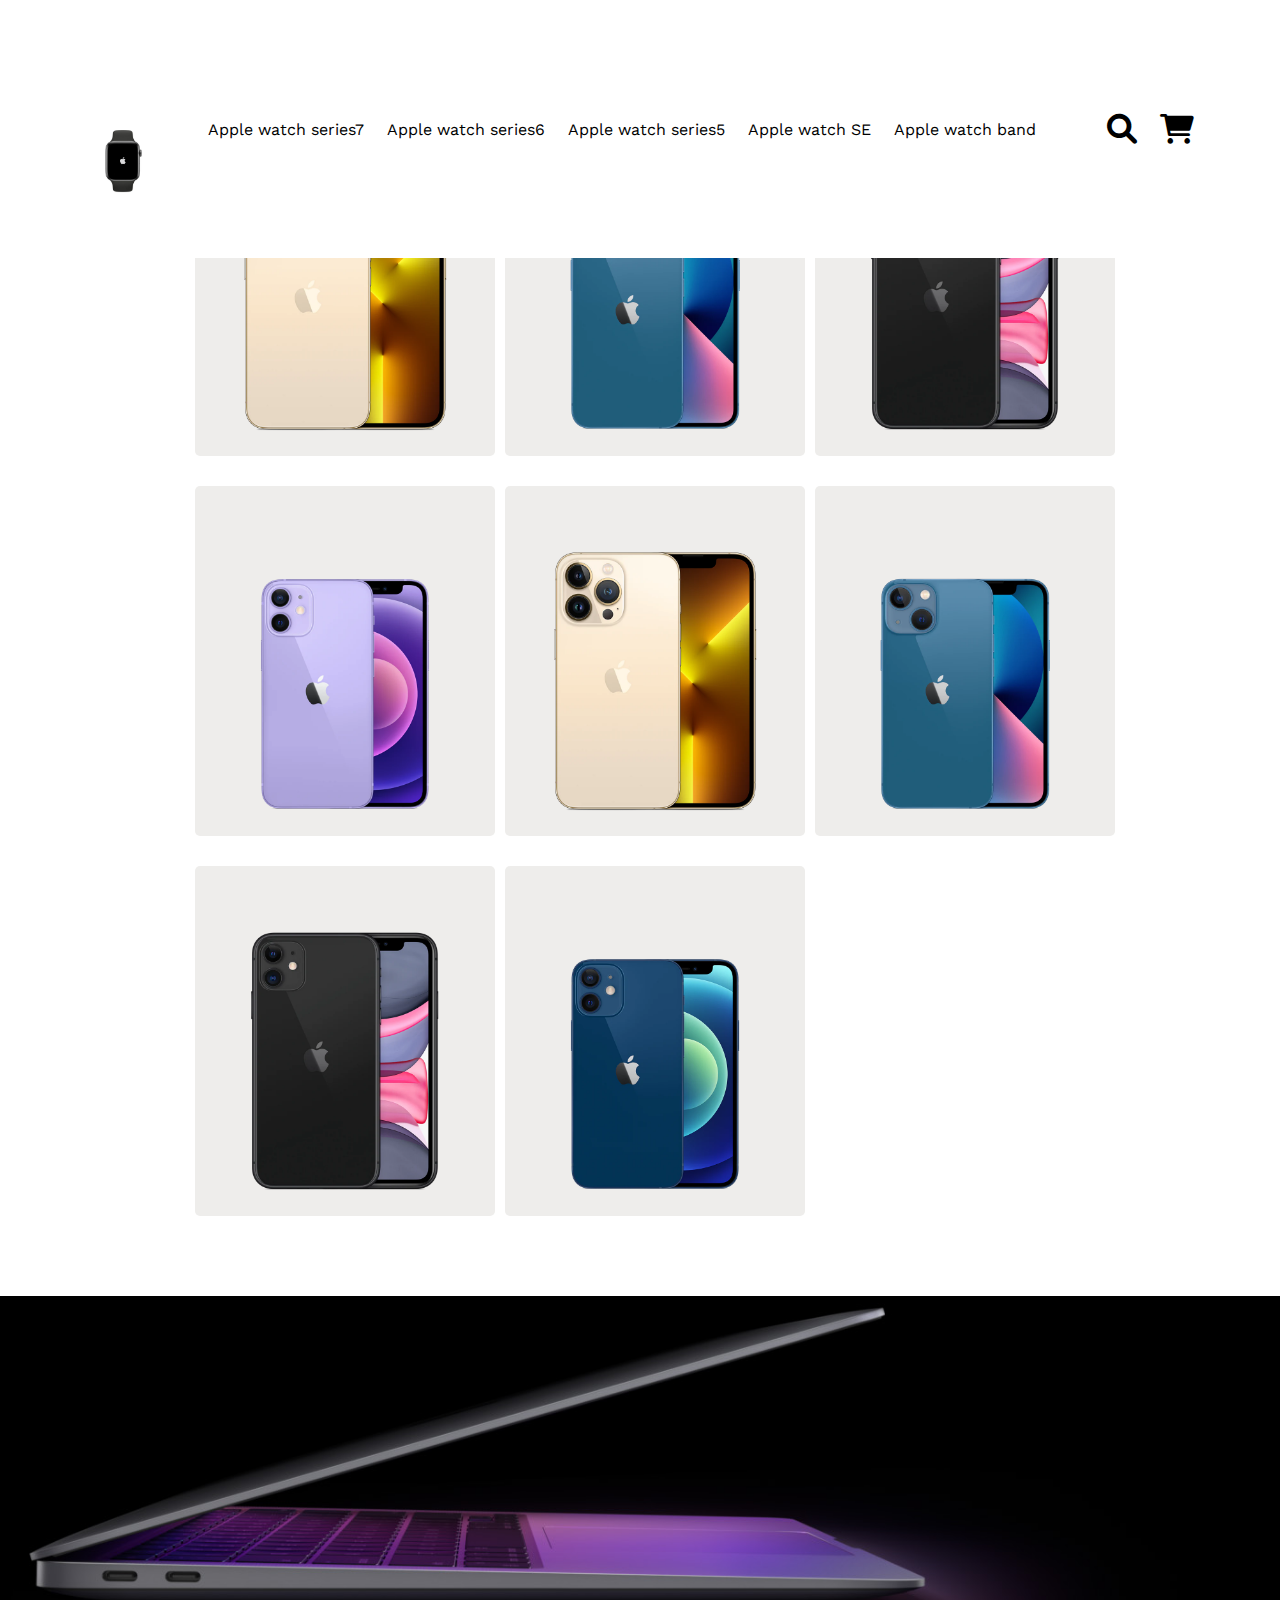
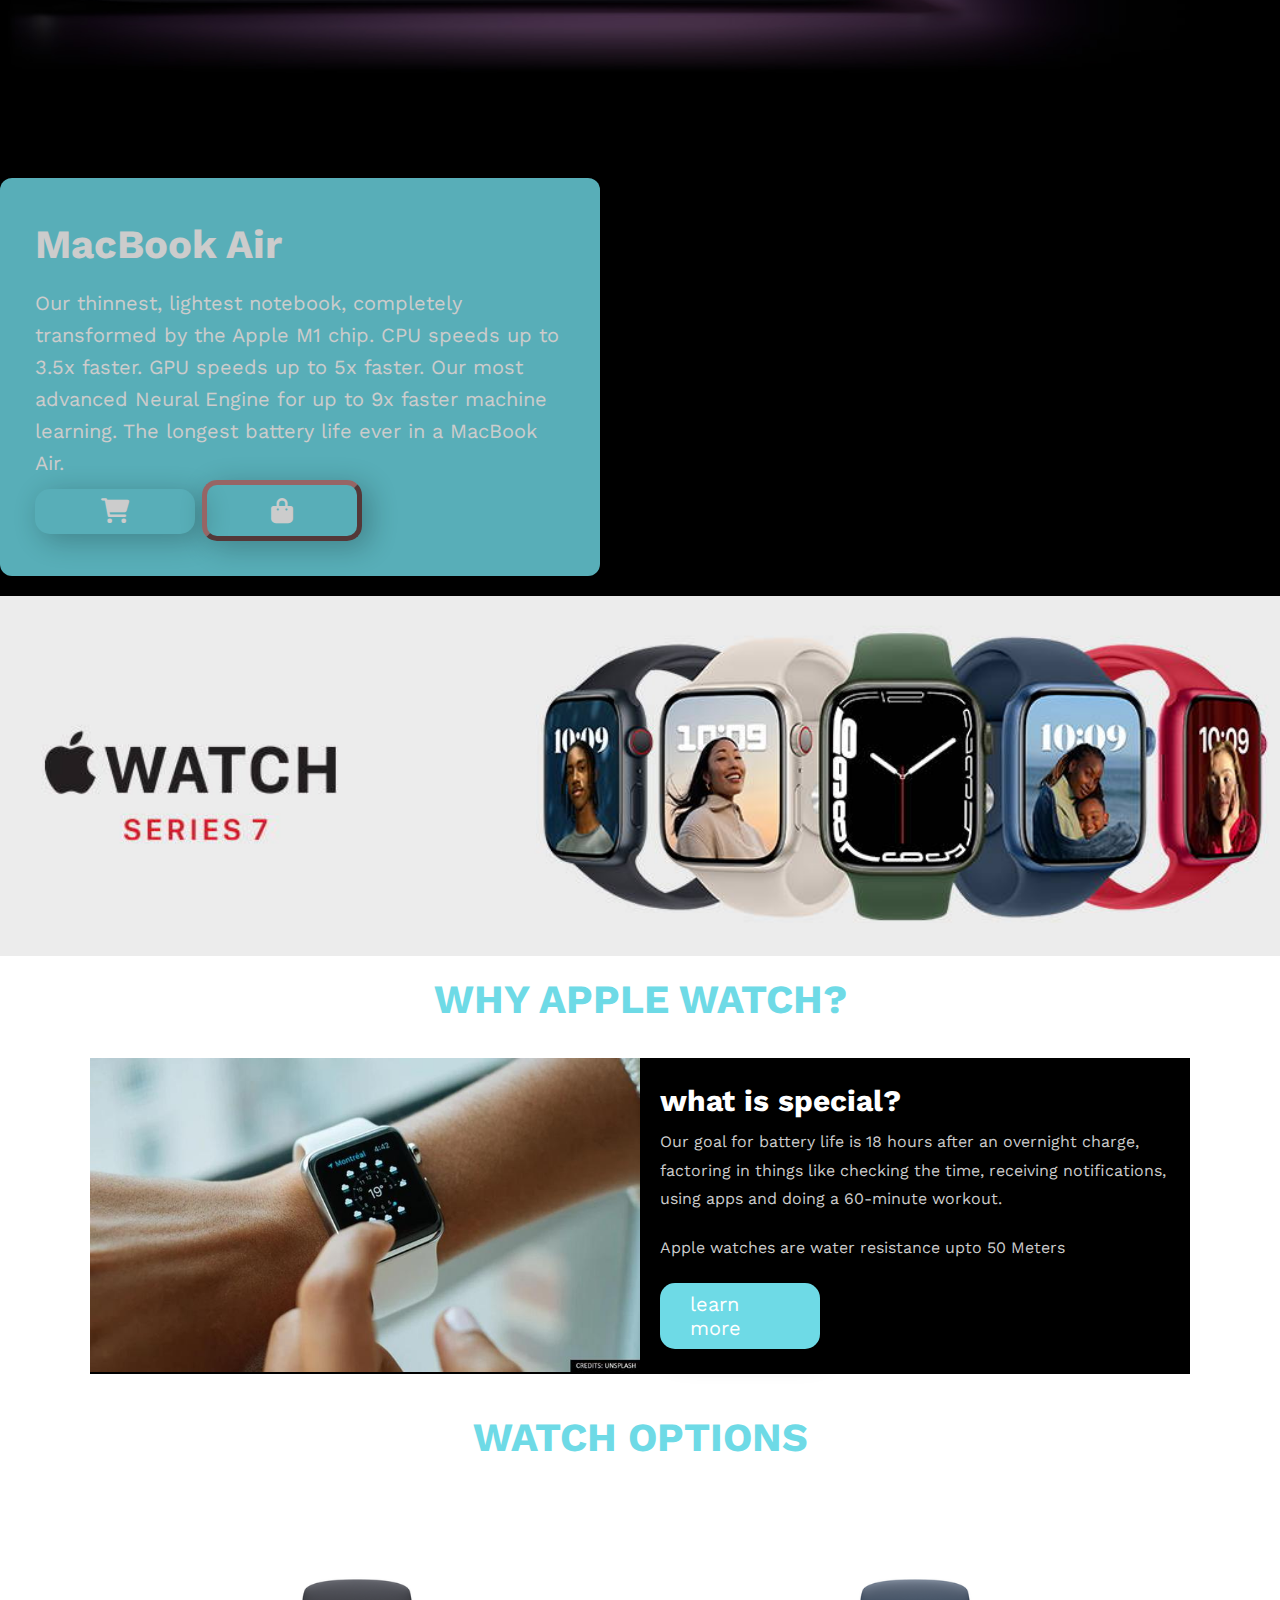
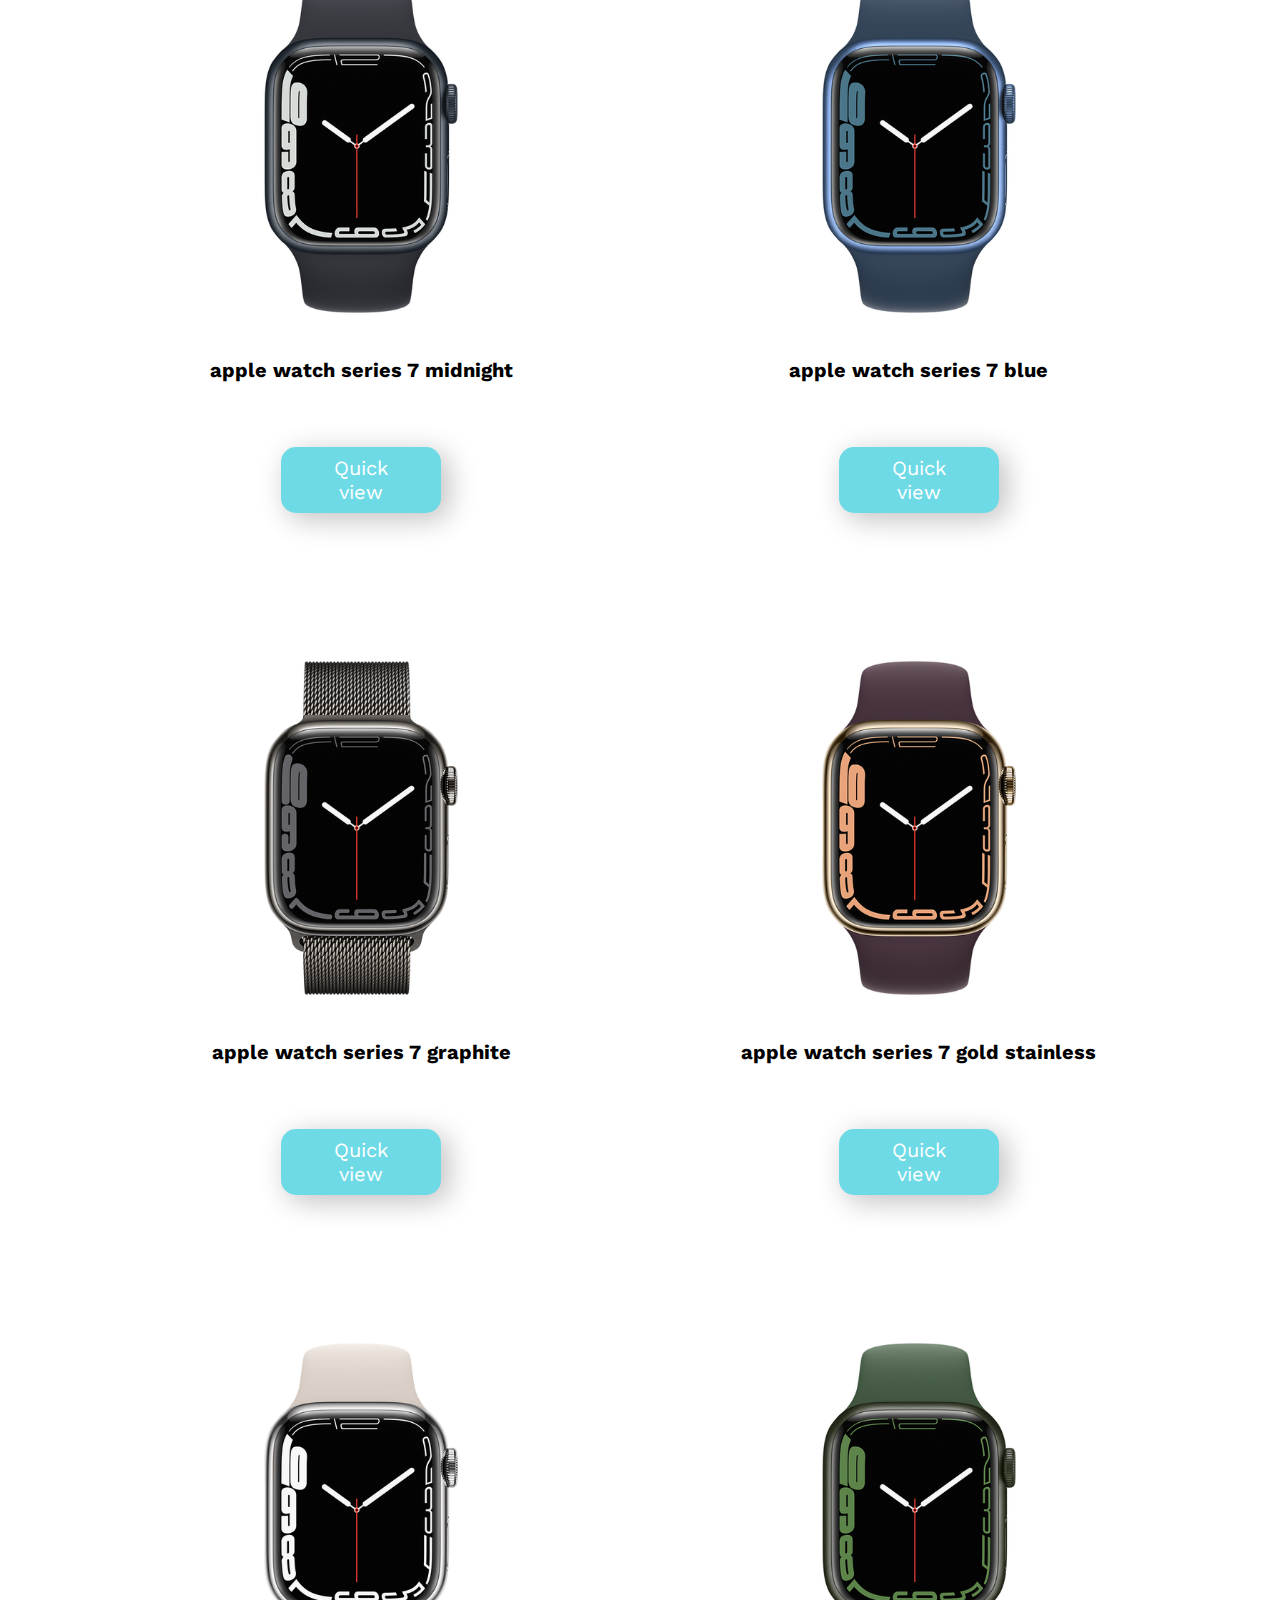
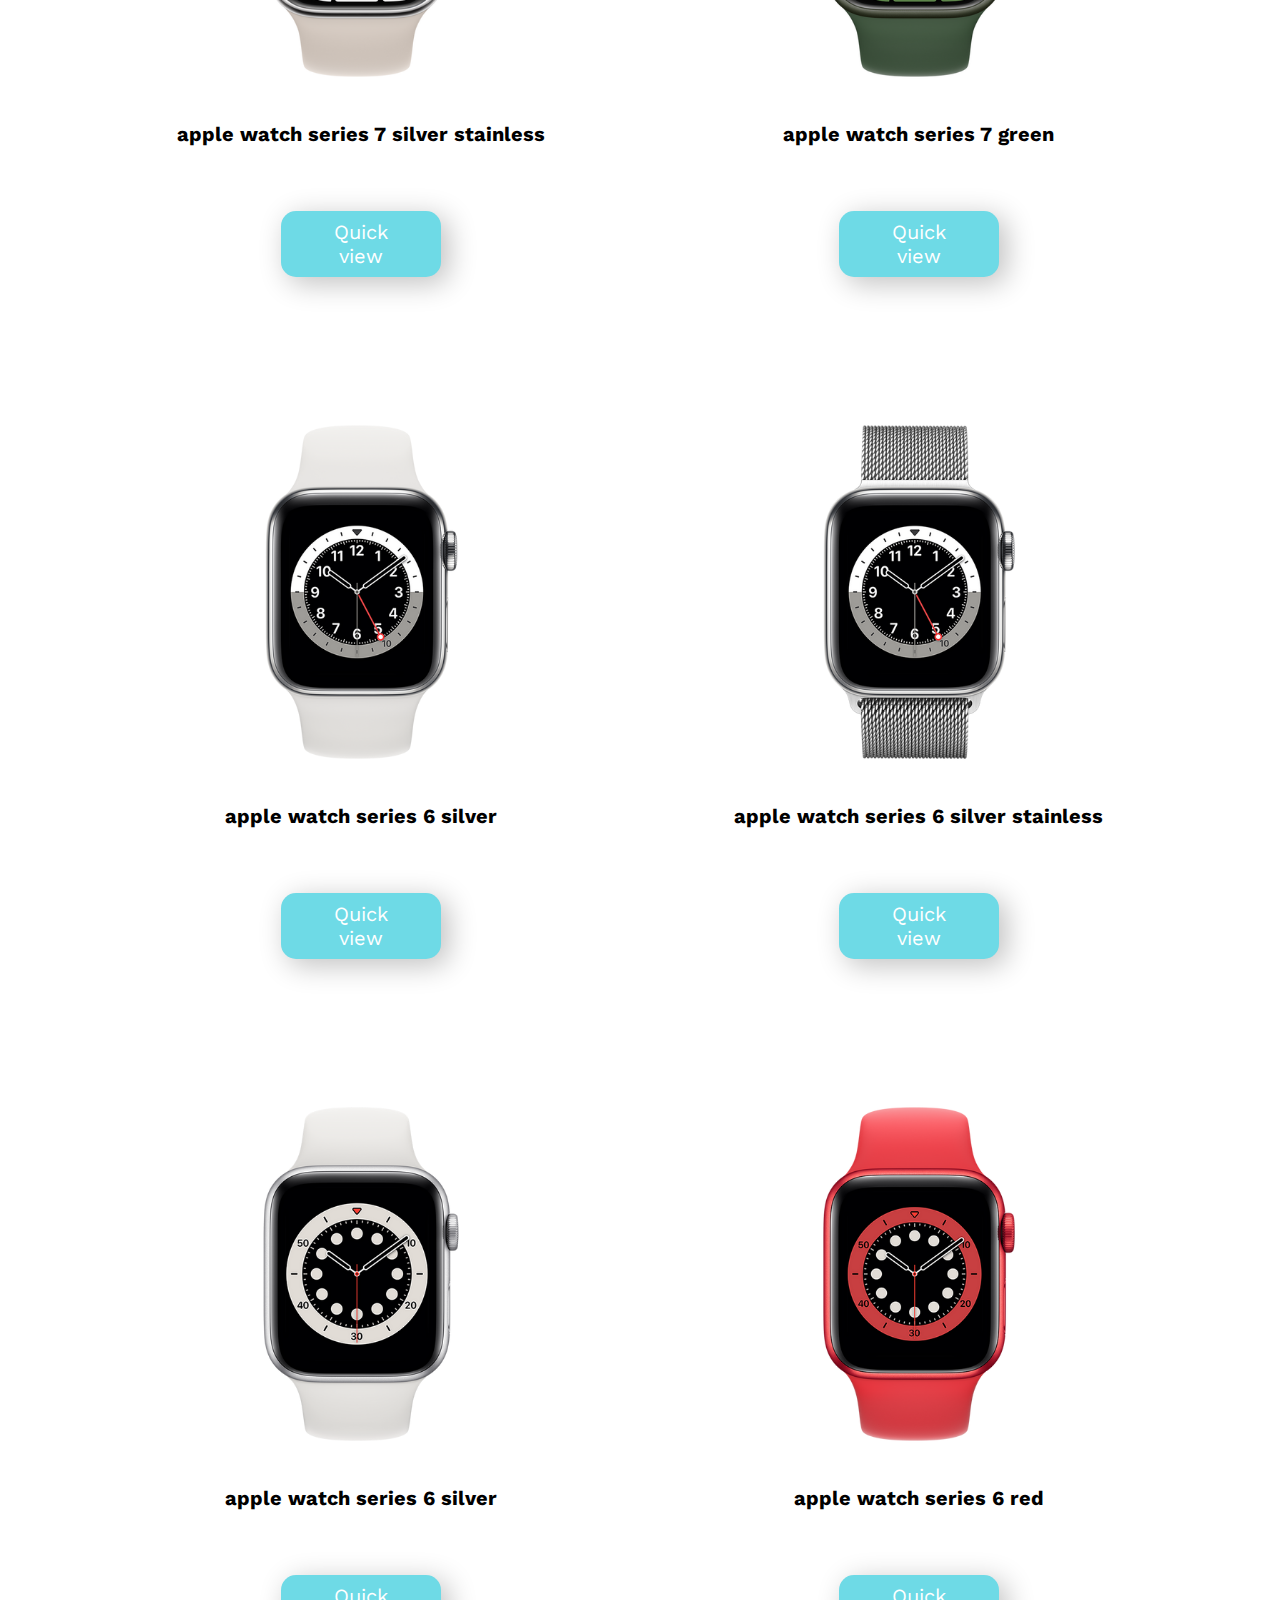
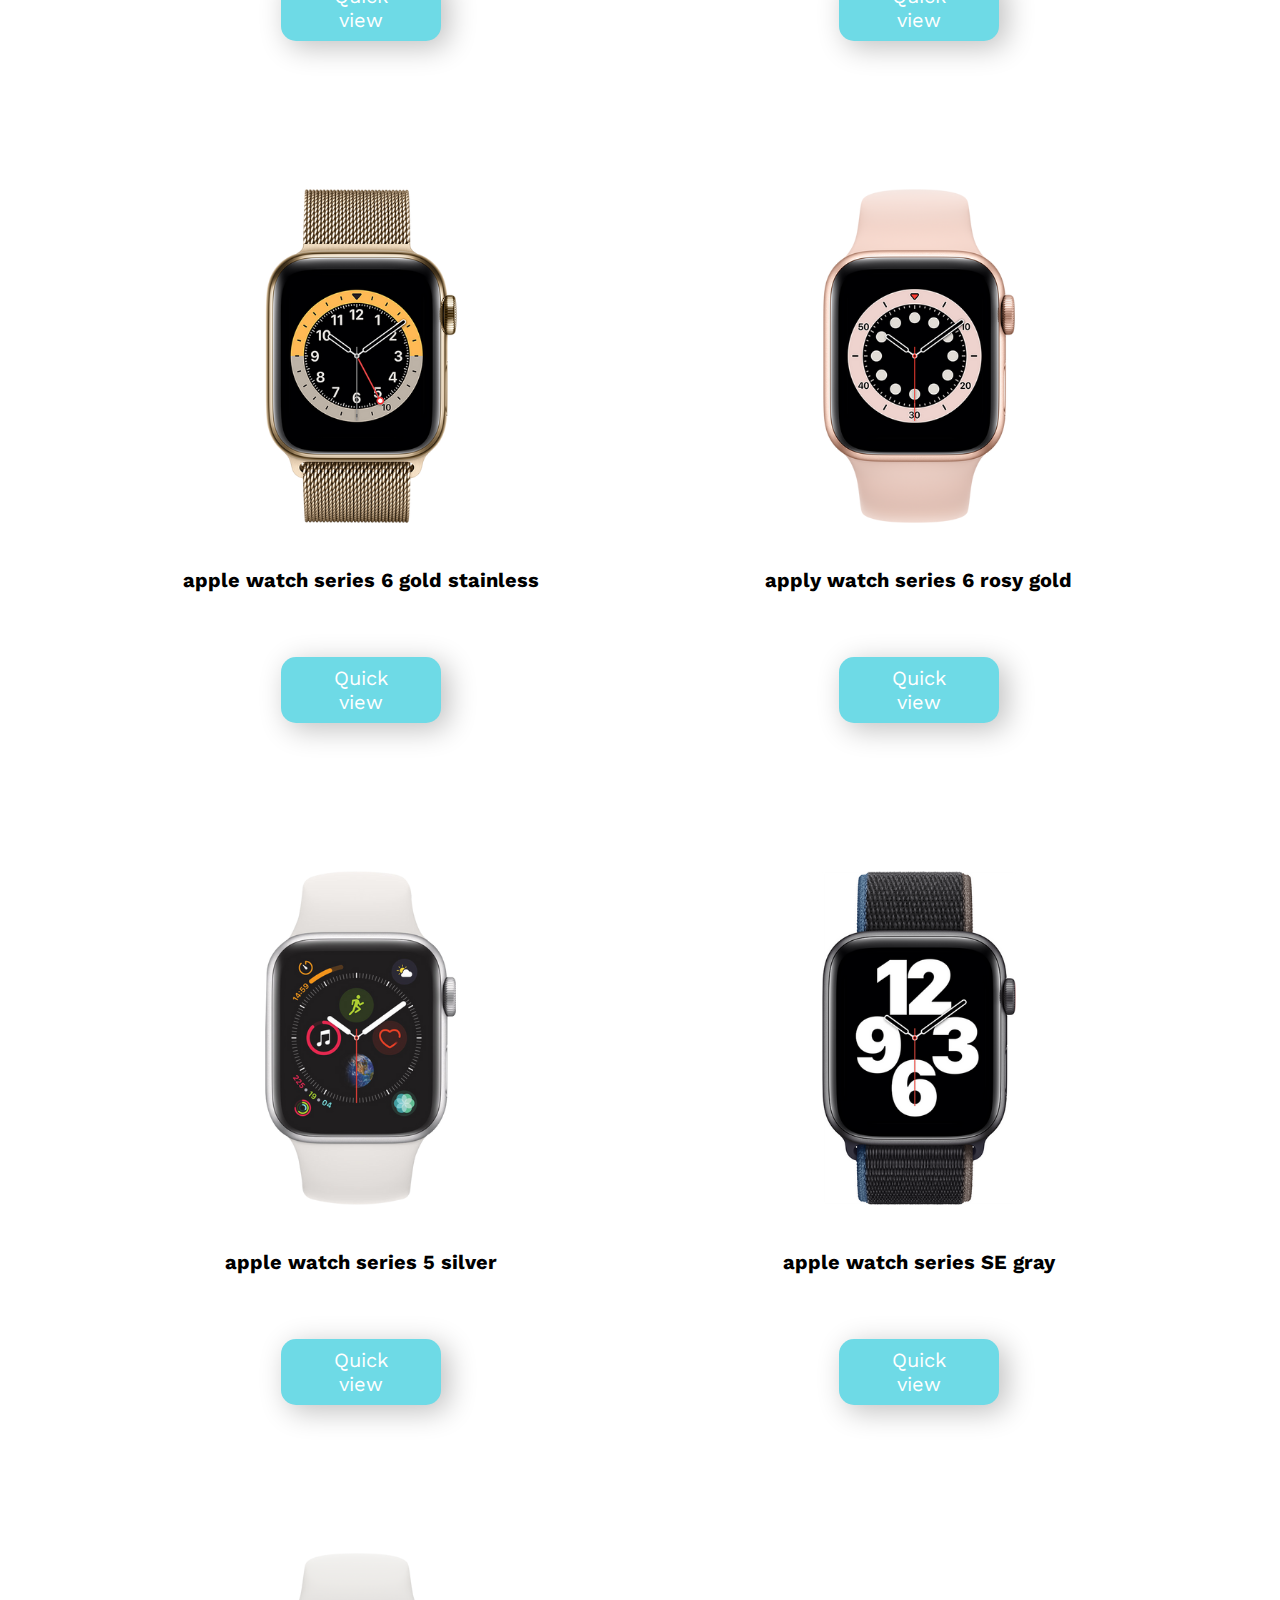
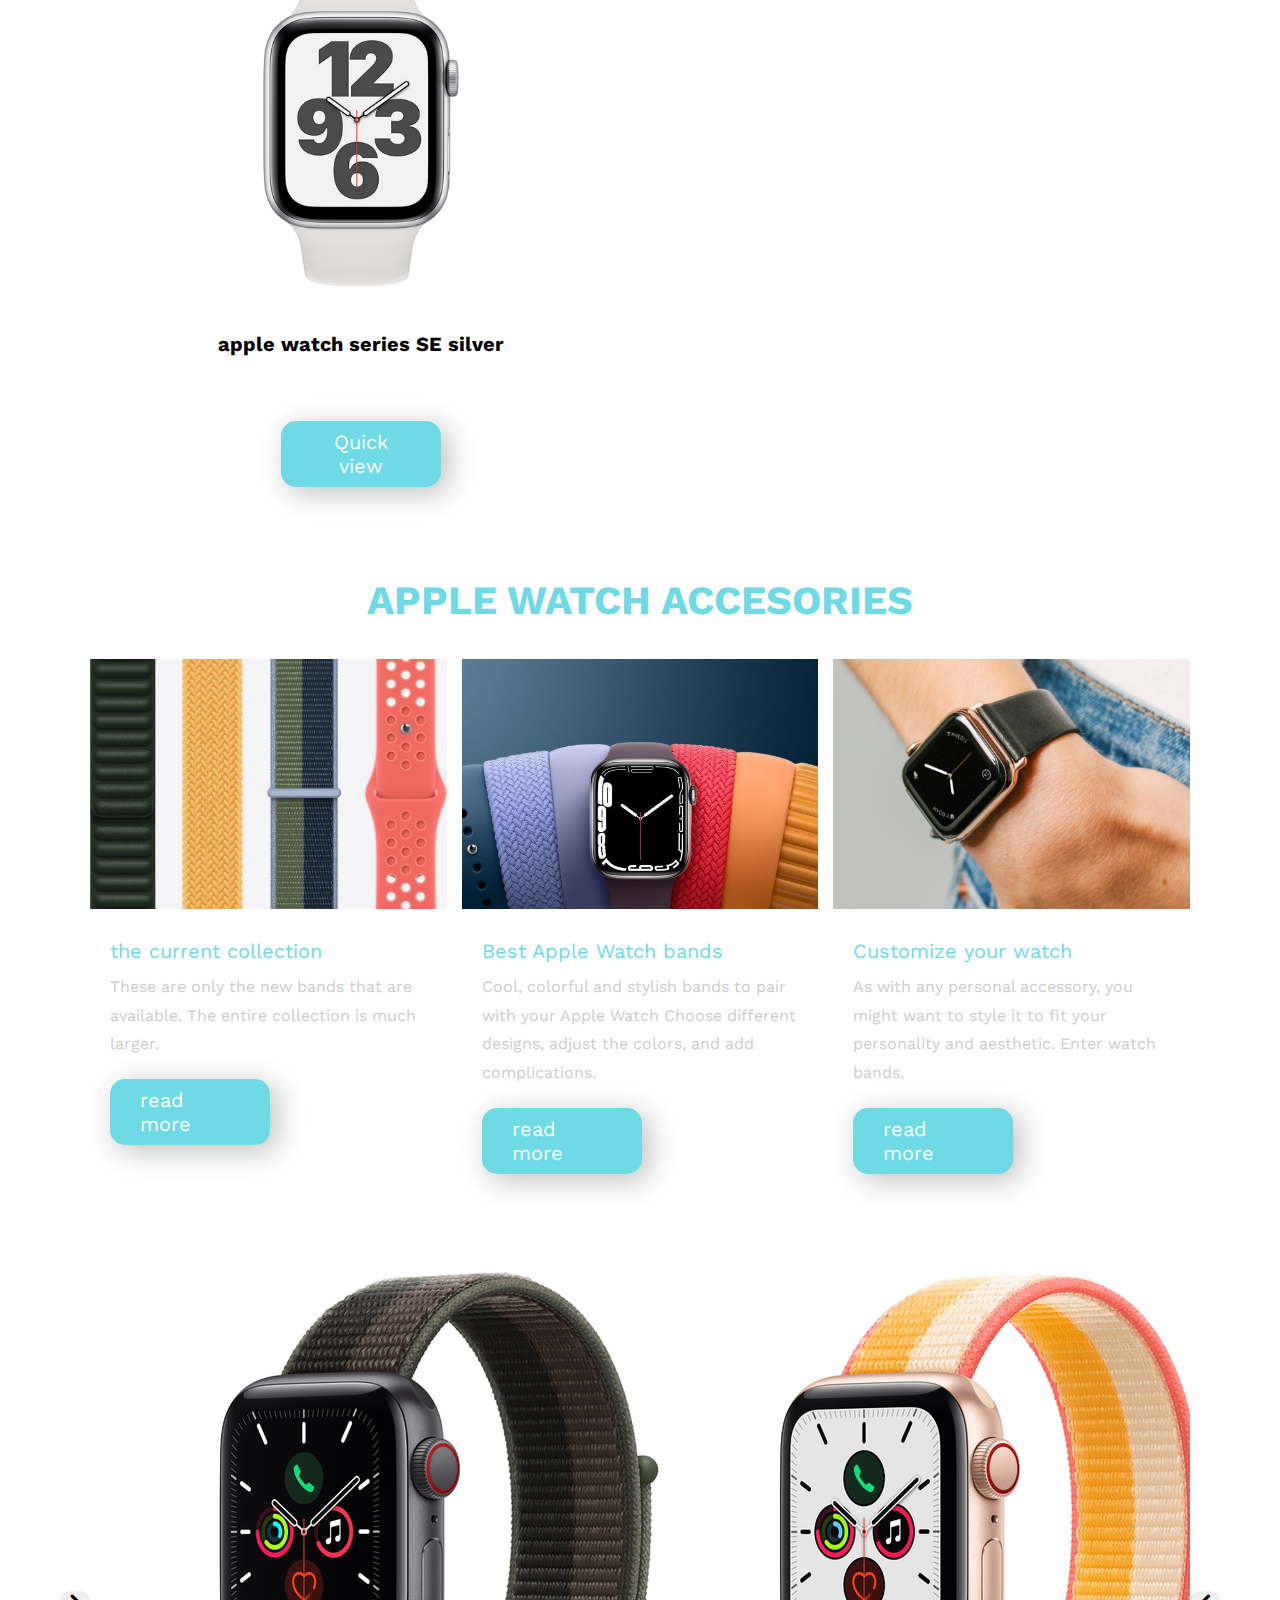
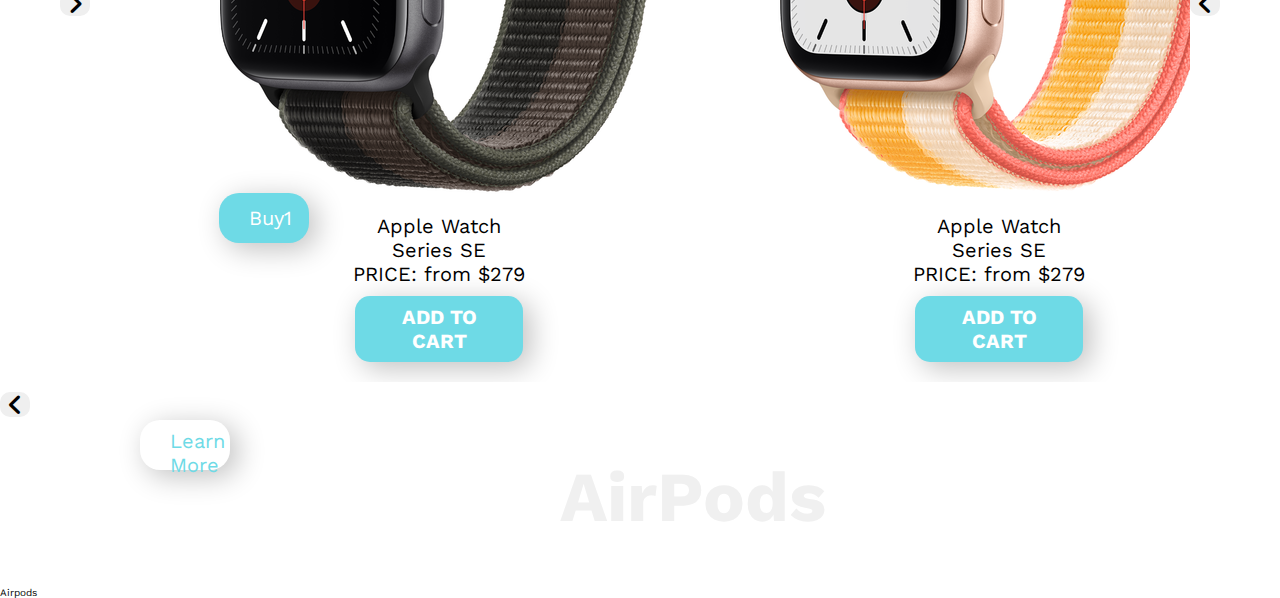
==== commit 074c7ee9: "fixed files" ====
--- a/index.html
+++ b/index.html
@@ -20,8 +20,8 @@
 		<section class="iphone">
 			<div class="iphone-container">
 				<div class="iphone-header">
-					<h1>Choose your Phone</h1>
-					<p>Compare iPhone Models</p>
+					<h1>Выберите свой iPhone</h1>
+					<p>Сравните все модели iPhone</p>
 				</div>
 				<div class="iphone-wrapper">
 					<div class="product-iphone">
@@ -120,13 +120,13 @@
 
     <!-- Section 3 (Macbook Air) -->
     <!-- End Section 3 (Macbook Air) -->
-    <div class="main-wrapper" id="laptop">
+    <div class="main-wrapper">
         <div class="slider">
             <div class="slide current">
                 <div class="content">
                     <h1>MacBook Air</h1>
                 <p>Our thinnest, lightest notebook, completely transformed by the Apple M1 chip. CPU speeds up to 3.5x faster. GPU speeds up to 5x faster. Our most advanced Neural Engine for up to 9x faster machine learning. The longest battery life ever in a MacBook Air.</p>
-                <button id="buy"  onclick="openModal()"><i class="fas fa-shopping-cart"></i></button>
+                <button id="buy"  class="btn"><i class="fas fa-shopping-cart"></i></button>
                 <button id="adToCard"><i class="fas fa-shopping-bag"></i></button>
                 </div>
             </div>
@@ -134,7 +134,7 @@
                 <div class="content">
                  <h1>MacBook Pro</h1>
                  <p>The Apple M1 chip gives the 13‑inch MacBook Pro speed and power beyond belief. With up to 2.8x CPU performance. Up to 5x the graphics speed. Our most advanced Neural Engine for up to 11x faster machine learning. And up to 20 hours of battery life so you can go all day.</p>
-                 <button id="buy"  onclick="openModal()"><i class="fas fa-shopping-cart"></i></button>
+                 <button id="buy"  class="btn"><i class="fas fa-shopping-cart"></i></button>
                 <button id="adToCard"><i class="fas fa-shopping-bag"></i></button>
                 </div>
              </div>
@@ -142,7 +142,7 @@
                <div class="content">
                 <h1>Supercharged for pros.</h1>
                 <p>The most powerful MacBook Pro ever is here. With the blazing-fast M1 Pro or M1 Max chip — the first Apple silicon designed for pros — you get groundbreaking performance and amazing battery life. Add to that a stunning Liquid Retina XDR display, the best camera and audio ever in a Mac notebook, and all the ports you need. The first notebook of its kind, this MacBook Pro is a beast.</p>
-                <button id="buy"  onclick="openModal()"><i class="fas fa-shopping-cart"></i></button>
+                <button id="buy"  class="btn"><i class="fas fa-shopping-cart"></i></button>
                 <button id="adToCard"><i class="fas fa-shopping-bag"></i></button>
                </div>
             </div>
@@ -158,9 +158,9 @@
     <!-- Modal content -->
     <div class="modal-content">      
         <section class="product-mac">
-            <div class="maccontainer">
+            <div class="container">
               <h2><i class="fab fa-apple logo"></i></h2>
-              <div class="maingrid">
+              <div class="grid">
                 <div class="grid-product">
                   <img src="https://store.storeimages.cdn-apple.com/4982/as-images.apple.com/is/macbook-air-space-gray-select-201810?wid=452&hei=420&fmt=jpeg&qlt=95&.v=1633027804000">
                   <div class="grid-detail">
@@ -310,7 +310,7 @@
 
 <!-- about section starts  -->
 
-<section class="about" id="applewatch">
+<section class="about">
 
   <h1 class="heading"> <span>Why apple watch?</span></h1>
   <div class="row">
@@ -391,7 +391,7 @@
 
       <div class="box">
           <img src="images/image8.png" alt="">
-          <h3 id="series6">apple watch series 6 silver stainless</h3>
+          <h3>apple watch series 6 silver stainless</h3>
           <div class="price">$350 <span>454</span></div>
           <a href="#" class="btn">Quick view</a>
       </div>
@@ -421,13 +421,13 @@
       </div>
       <div class="box">
           <img src="images/image13.png" alt="">
-          <h3 id="series5">apple watch series 5 silver</h3>
+          <h3>apple watch series 5 silver</h3>
           <div class="price">$300 <span>350</span></div>
           <a href="#" class="btn">Quick view</a>
       </div>
       <div class="box">
           <img src="images/image14.png" alt="">
-          <h3 id="se">apple watch series SE gray</h3>
+          <h3>apple watch series SE gray</h3>
           <div class="price">$300 <span>350</span></div>
           <a href="#" class="btn">Quick view</a>
       </div>
@@ -655,13 +655,13 @@
   <button id="btn-right" class="btn-arrow  fas fa-angle-left"></button>
 </div>
   </section>
- 
+  <button id="btn-right" class="btn-arrow  fas fa-angle-left"></button>
 </div>
 
     <!-- End Section 4 (Apple watch) -->
 
     <!-- Section 5 (AirPods) -->
-	<section class="section-airpods" id="airpods">
+	<section class="section-airpods">
 		<div class="parent">
 			<h1>AirPods</h1>
 			<div class="box bg-white">
@@ -684,92 +684,11 @@
 		</div>
 	</section>
     <!-- End Section 5 (Airpods) -->
-   
+    <div>Airpods</div>
 
     <!-- Section 6 (Contact Us) -->
-    <div class="Footercontainer">  
-      <div class="footer">        
-        <a href="https://www.apple.com/ru/iphone/"><img class="img" target="_blank"  src="images//footer/iphone.png"></a>   
-        <a href="#laptop"><img class="img"  src="/images/footer/macbook.png"></a>   
-        <a href="#applewatch"><img class="img"  src="/images/footer/apple-watch.png"></a>   
-        <a href="#airpods"><img class="img" src="/images/footer/airpods.png"></a>  
-        <a href="#"><img class="img" target="_blank" src="/images/footer/apple-logo.png"></a>
-        <a href="#"><img class="img" target="_blank" src="/images/footer/contact-us.png" onclick="openModal()"></a> 
-        <p>Copyright 2021 apple inc. All rights reserved</p>
-      </div> 
-    </div>
-    
-    <div class="main-container" id="myModal1">
-      <div class="main-container-inner">
-        <div class="main-contact">
-          <div class="box1">
-            <h1>Contact</h1>
-            <div class="line">
-            </div>					 
-          </div>
-        </div>
-        <div class="main-info">
-          <div class="main-img">
-            <div class="box2">
-              <div class="icons">
-                <ul class="ul-li">
-                  <li><i class="fas fa-mobile-alt"></i></li>
-                  <li class="text">phone</li>
-                  <li>+123 456 789</li>
-                  <li>+987 654 321</li>
-                </ul>						    
-                </div> 
-            </div>
-            <div class="box2">
-              <div class="icons">
-                <ul>
-                  <li><i class="fas fa-map-marker-alt"></i></li>
-                  <li class="text">adress</li>
-                  <li>Main street #123</li>
-                  <li>Main street #123</li>
-                </ul>						   
-                </div> 
-            </div>
-            <div class="box2">
-              <div class="icons">
-                <ul>
-                  <li><i class="far fa-envelope"></i></li>
-                  <li class="text">email</li>
-                  <li>support@codeandcreate.com</li>
-                  <li>slaes@codecreate.com</li>
-                </ul>							   
-                </div> 
-            </div>
-          </div>
-          <div class="fill-contact">
-            <h1>GET IN TOUCH</h1>
-            <form action="">
-              <div class="Contact">
-                <div class="row">
-                  <label for="name"></label>
-                  <input type="text" id="name1" placeholder="Enter your name" required>
-                </div>
-                <div class="row">
-                  <label for="email"></label>
-                  <input type="text" id="email" placeholder="Your email" required>
-                </div>				
-                <div class="row">
-                  <label for="phone"></label>
-                  <input type="number" id="phone" placeholder="Your contact phone" required>
-                </div>
-               </div>
-             </form>	
-            <div class="button block">
-              <button type="submit" id="submit" class="submit" onclick="submitModal()">SEND MESSAGE</button> 
-              <button id="submit" onclick = "clos()">CLOSE</button>
-            </div>
-          </div>
-        </div>
-      </div> 
-    </div> 
     <!-- End Section 6 (Contact Us) -->
     <script src="script.js"></script>
 	 <script src="iphoneSection.js"></script>
-   <script src="https://kit.fontawesome.com/0b267e6c5c.js" crossorigin="anonymous"></script>
 </body>
 </html>--- a/style.css
+++ b/style.css
@@ -222,7 +222,7 @@
     }
 }
 
-#buy, #close, #adToCard {
+.btn, #adToCard {
     display: inline-block;
     width: 160px;
     border: 5px outset rgb(189, 127, 127);
@@ -280,13 +280,13 @@
   font-weight: 300;
   margin-bottom: 20px;
 }
-.maccontainer {
+.container {
   width: 1070px;
   display: flex;
   align-items: center;
   flex-direction: column;
 }
-.maingrid {
+.grid {
   display: grid;
   grid-template-columns: repeat(3, 1fr);
   grid-gap: 15px;
@@ -427,7 +427,7 @@
     justify-content: space-between;
     padding:1.5rem 7%;
     border-bottom: var(--border);
-    position:relative;
+    position: fixed;
     top:0; left: 0; right: 0;
     z-index: 1000;
 }
@@ -930,133 +930,5 @@
 
 /* <!-- End Section 5 (Airpods) -->  */
 
-/* <!-- Section 6 (Contact Us) -->*/
-.img{
-    width: 80px;
-    padding: 15px;
-  }
-  
-  .Footercontainer{
-    height: 150px;
-    margin-top: 10%;
-    width: 100%;;
-  }
-  /* The Modal (background) */
-  .modal {
-    display: none; /* Hidden by default */
-    z-index: 1; /* Sit on top */
-    left: 0;
-    top: 0;
-    width: 100%; /* Full width */
-    height: 100%; /* Full height */
-    overflow: auto; /* Enable scroll if needed */
-  }
-  
-  
-  .modal-content {
-    /* background-color: #0a0a0a; */
-    margin: 15% auto; /* 15% from the top and centered */
-    padding: 20px;
-    border: 1px solid #888;
-    width: 80%; /* Could be more or less, depending on screen size */
-  }
-  
-  body {
-      margin: 0;
-      padding: 0;
-      font-family: 'Quicksand', sans-serif;
-      text-align: center;
-      }
-  li{
-      list-style: none;
-  }
-  a{
-      color: inherit;
-      text-decoration: none;
-  }
-  .main-container {
-             
-      color: white;
-      display: none;
-      position: fixed;
-      overflow: auto;
-      z-index: 1000;
-      width: 100%;
-      height: 100%;
-      background-color: rgba(0,0,0,0.2);
-      left: 0;
-      top: 0;
-     
-  }
-  .box1{
-      max-width: 600px;
-      display: flex;
-      justify-content: space-between;
-  }
-  .box1 h1{
-      margin-left: 30px;
-      font-size: 80px;
-  }
-  .line{
-      margin-left: 30px;
-  }
-  .line hr{
-      width: 100px;
-      margin-top: 110px;       
-  }
-  .main-container-inner{
-     
-      margin: 0 auto;
-      justify-content: space-between;
-      width: 1200px;
-      display: flex;
-      margin-top: 50px;
-      background-color: rgb(32, 31, 31);
-      padding: 60px 20px;
-      margin-top: 220px;
-     font-family: 'Quicksand', sans-serif;
-     text-align: center;
-  }
-  .main-img{
-      width: 700px;
-      display: flex;
-      justify-content: space-between;
-  }
-   
-.icons i {
-     font-size: 50px;
-     color: rgb(219, 18, 18);
-  }
-  .text{
-      padding: 10px 0;
-      font-family: 'Work Sans', sans-serif;
-      font-size: 30px;
-      font-weight: bold;
-      text-transform: uppercase;
-  }
-  .row {
-      margin: 20px;    
-      }
-      
-  input:focus {
-      color: rgb(251, 251, 251);
-  }
-  
-  button{           
-  color: rgb(124, 63, 0);
-  padding: 3px 7px;
-  width: 250px;
-  background-color: red;
-  text-align: center;  
-  cursor: pointer;  
-  }
-  button:hover { 
-   background-color: rgb(53, 49, 49); 
-  } 
-  input {
-   width: 250px;
-   display: inline-block;
-   box-sizing: border-box;
-  } 
-
-/*<!-- End Section 6 (Contact Us) --> */+/* <!-- Section 6 (Contact Us) -->
+<!-- End Section 6 (Contact Us) --> */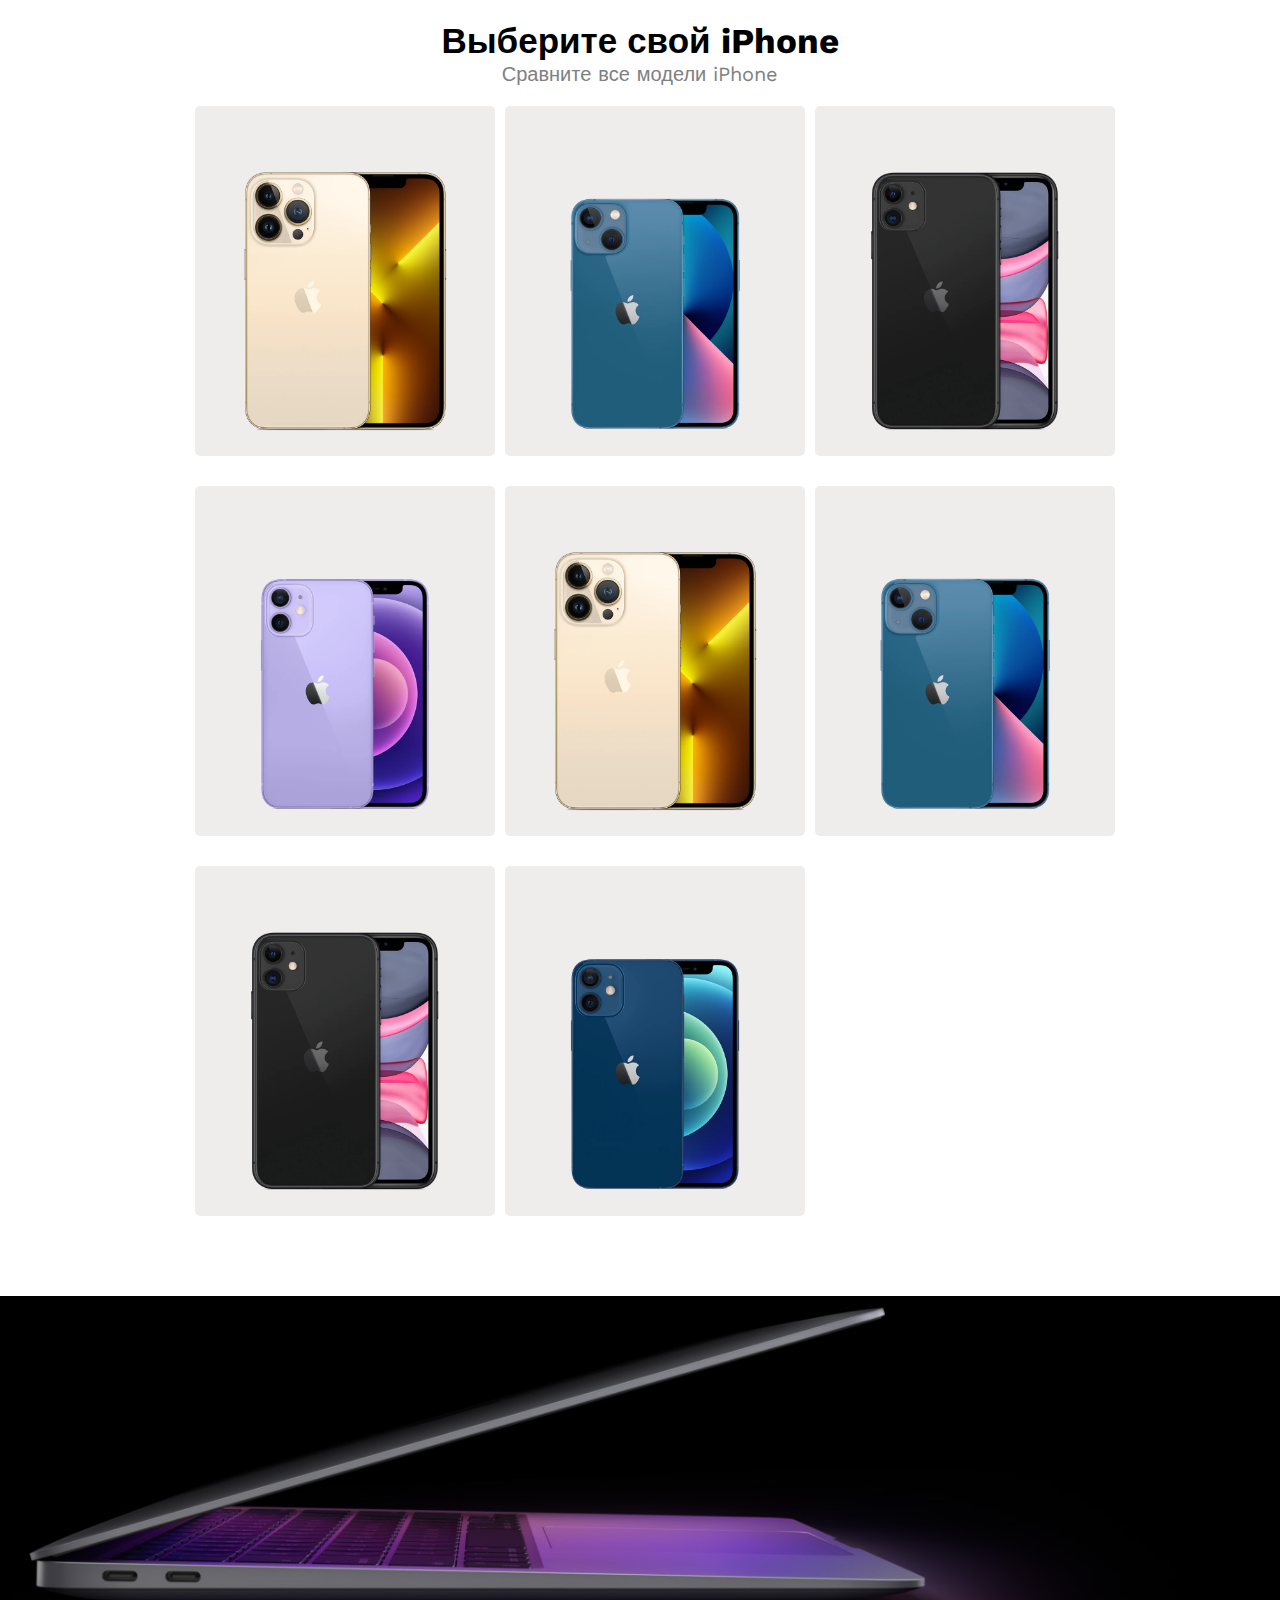
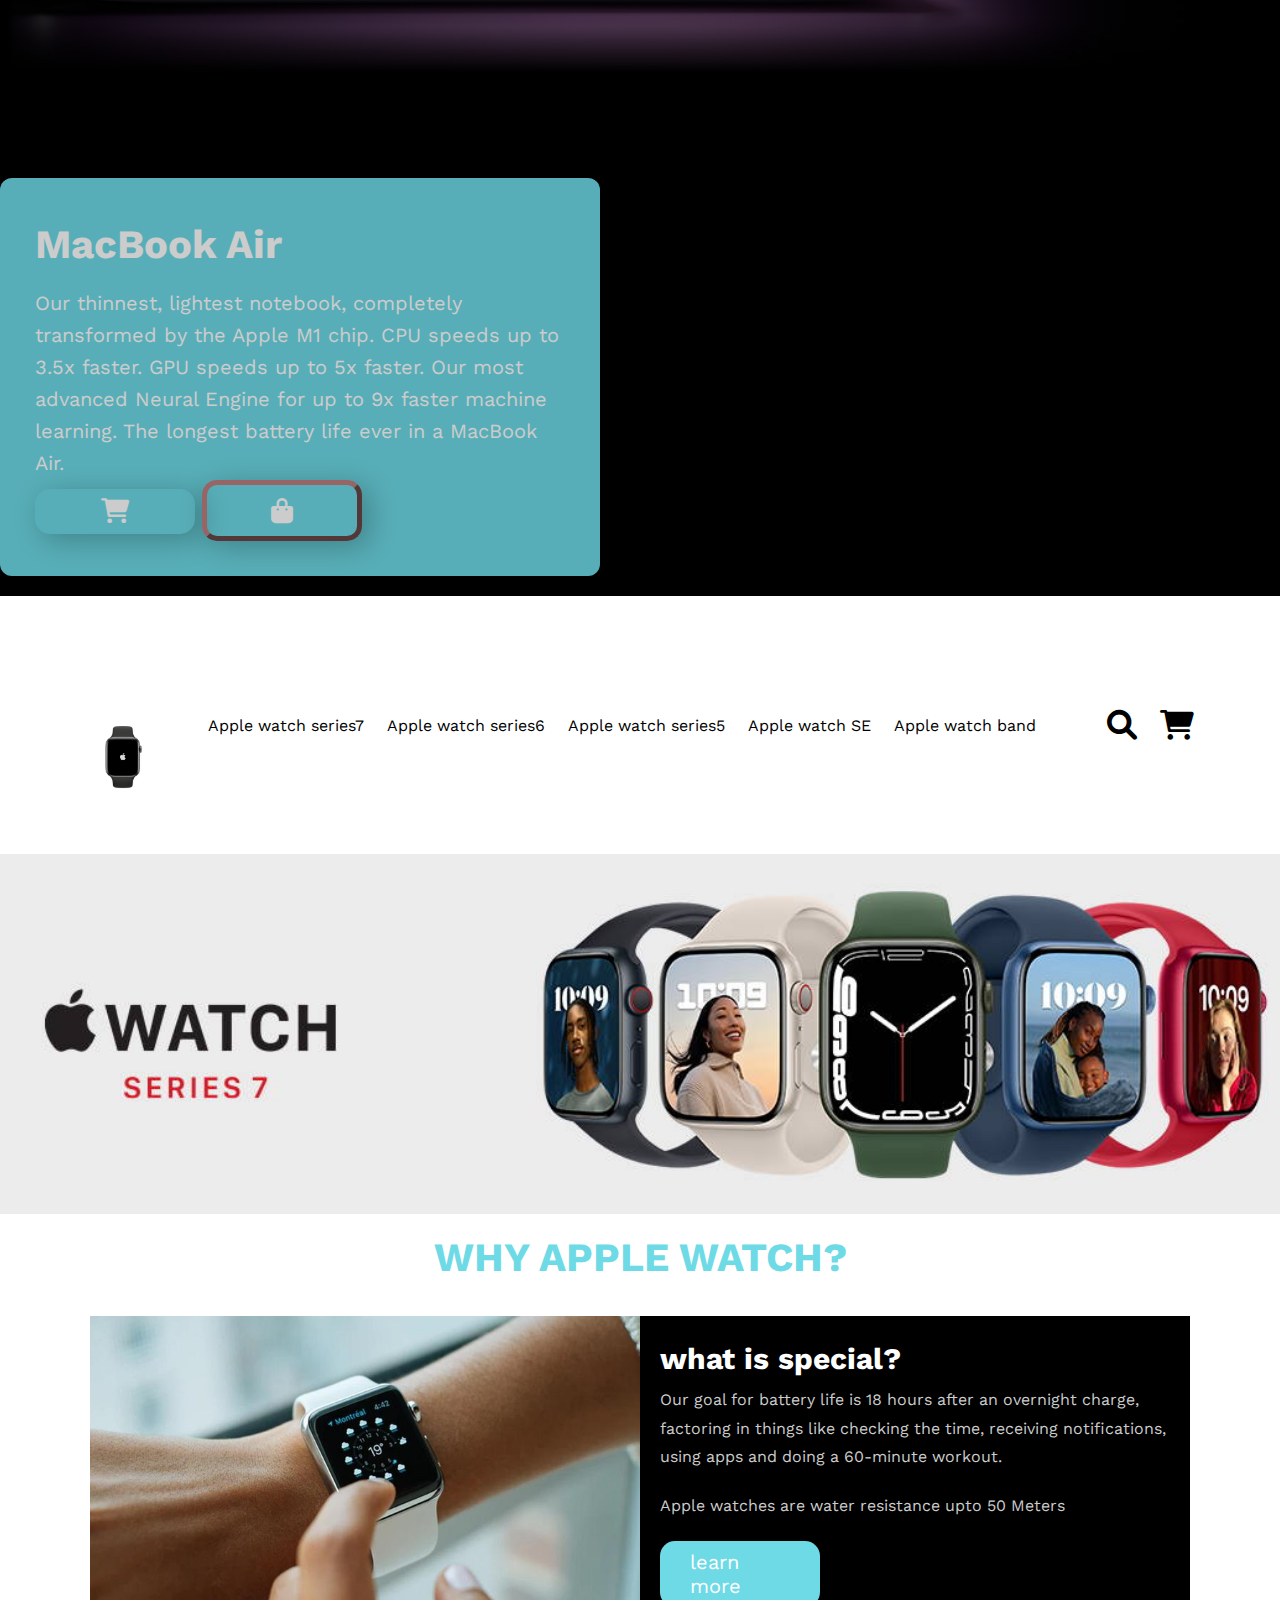
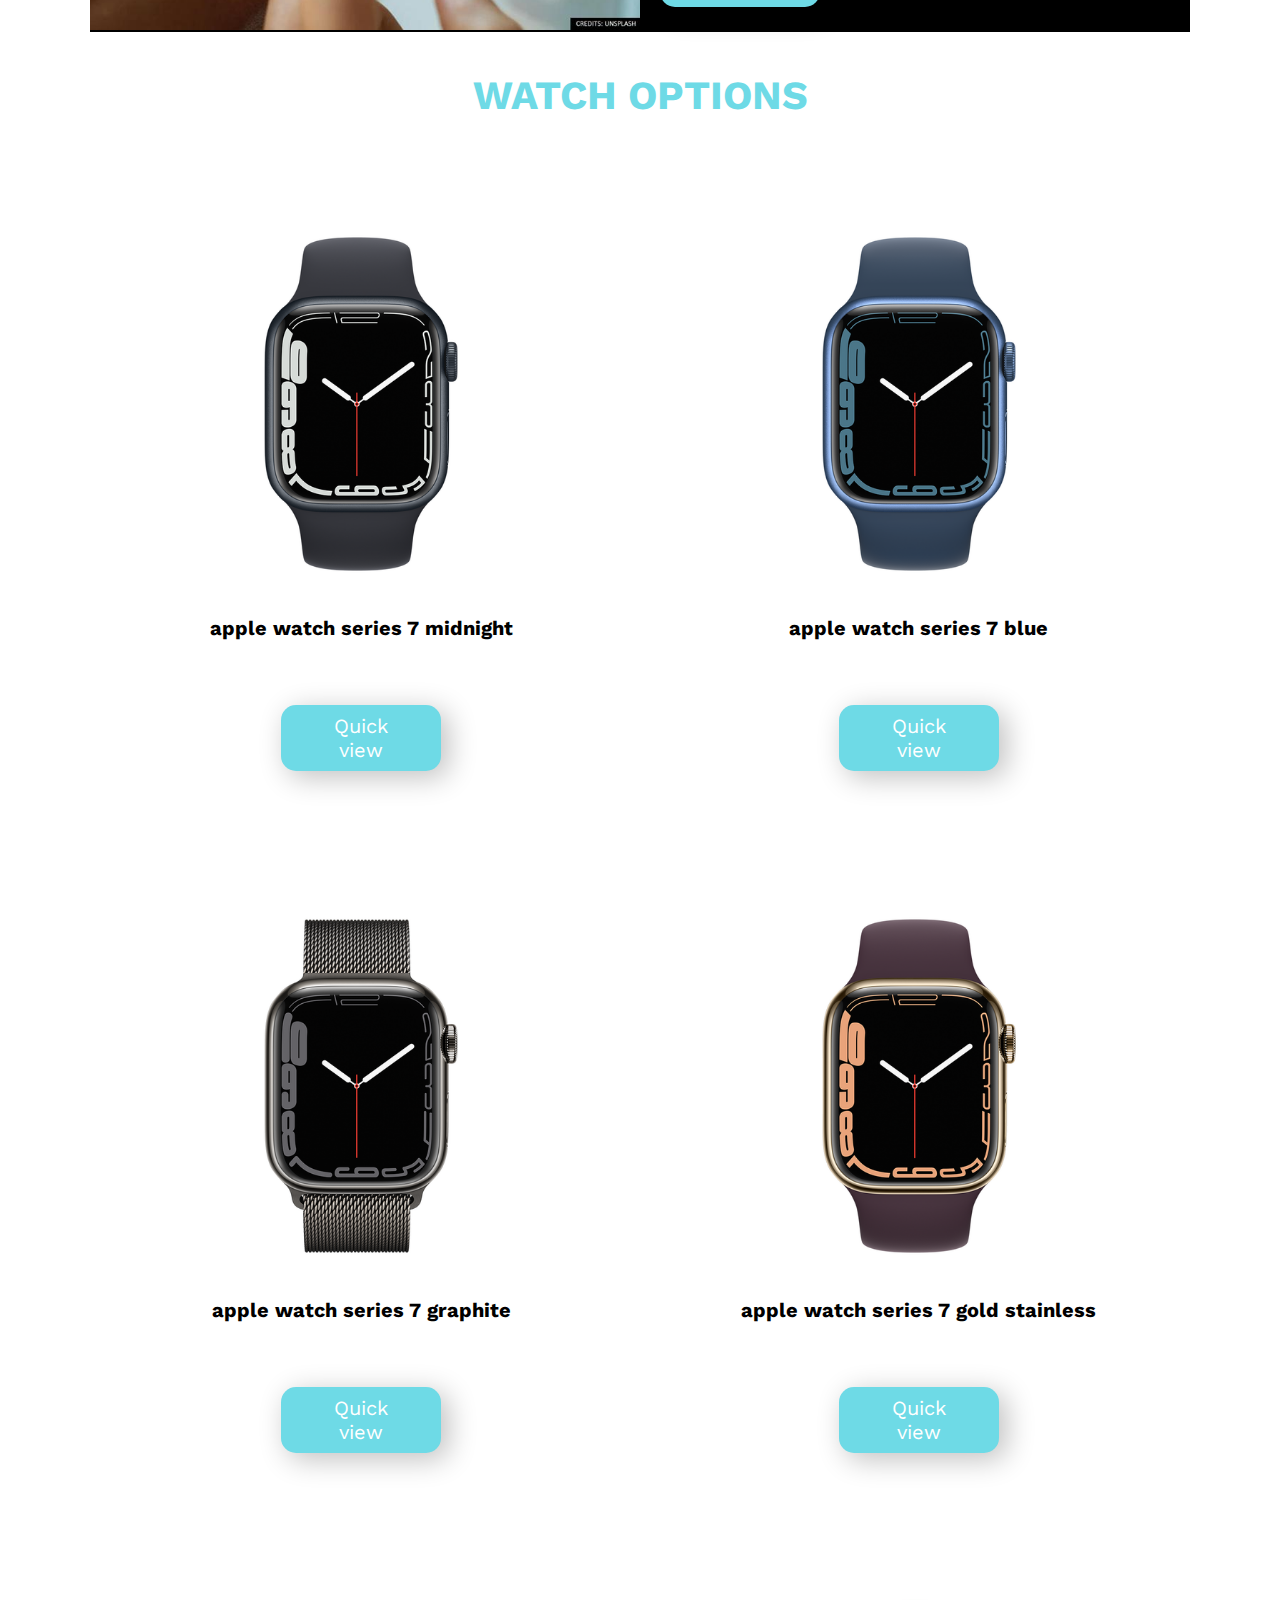
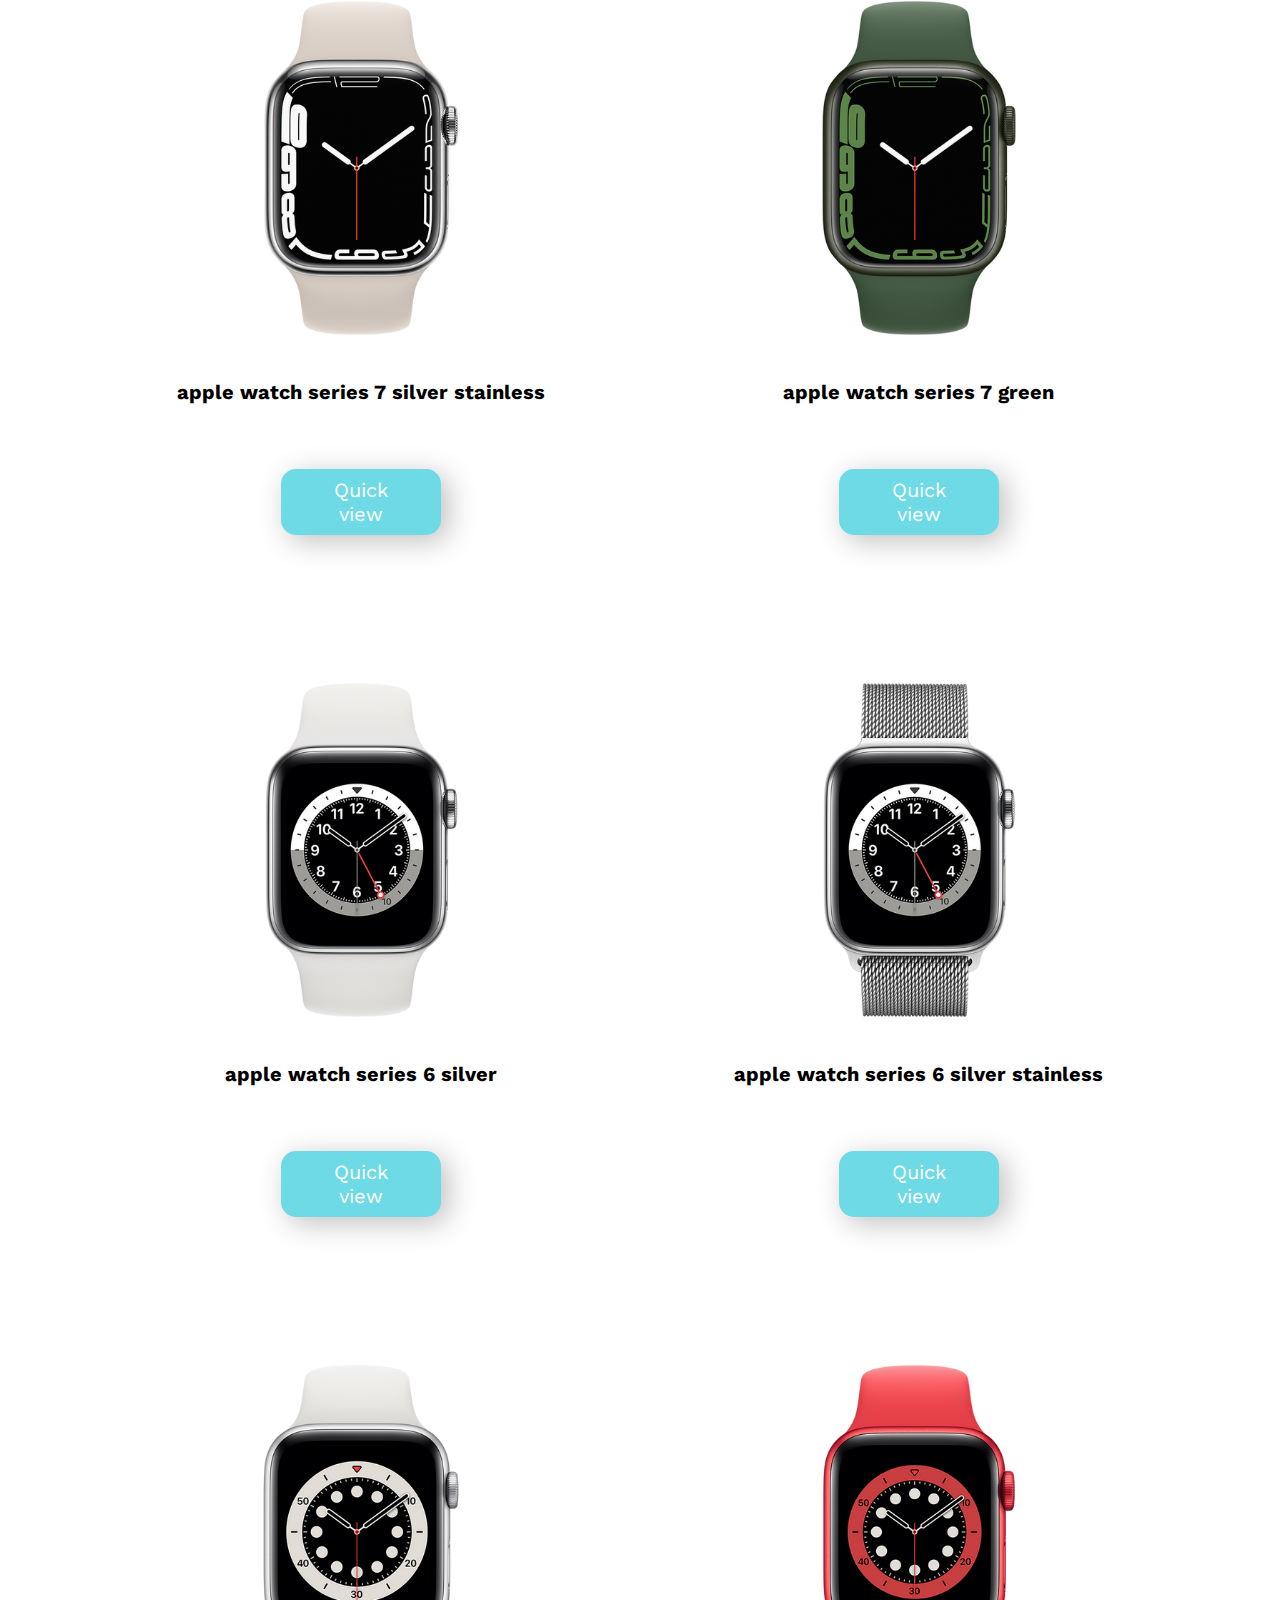
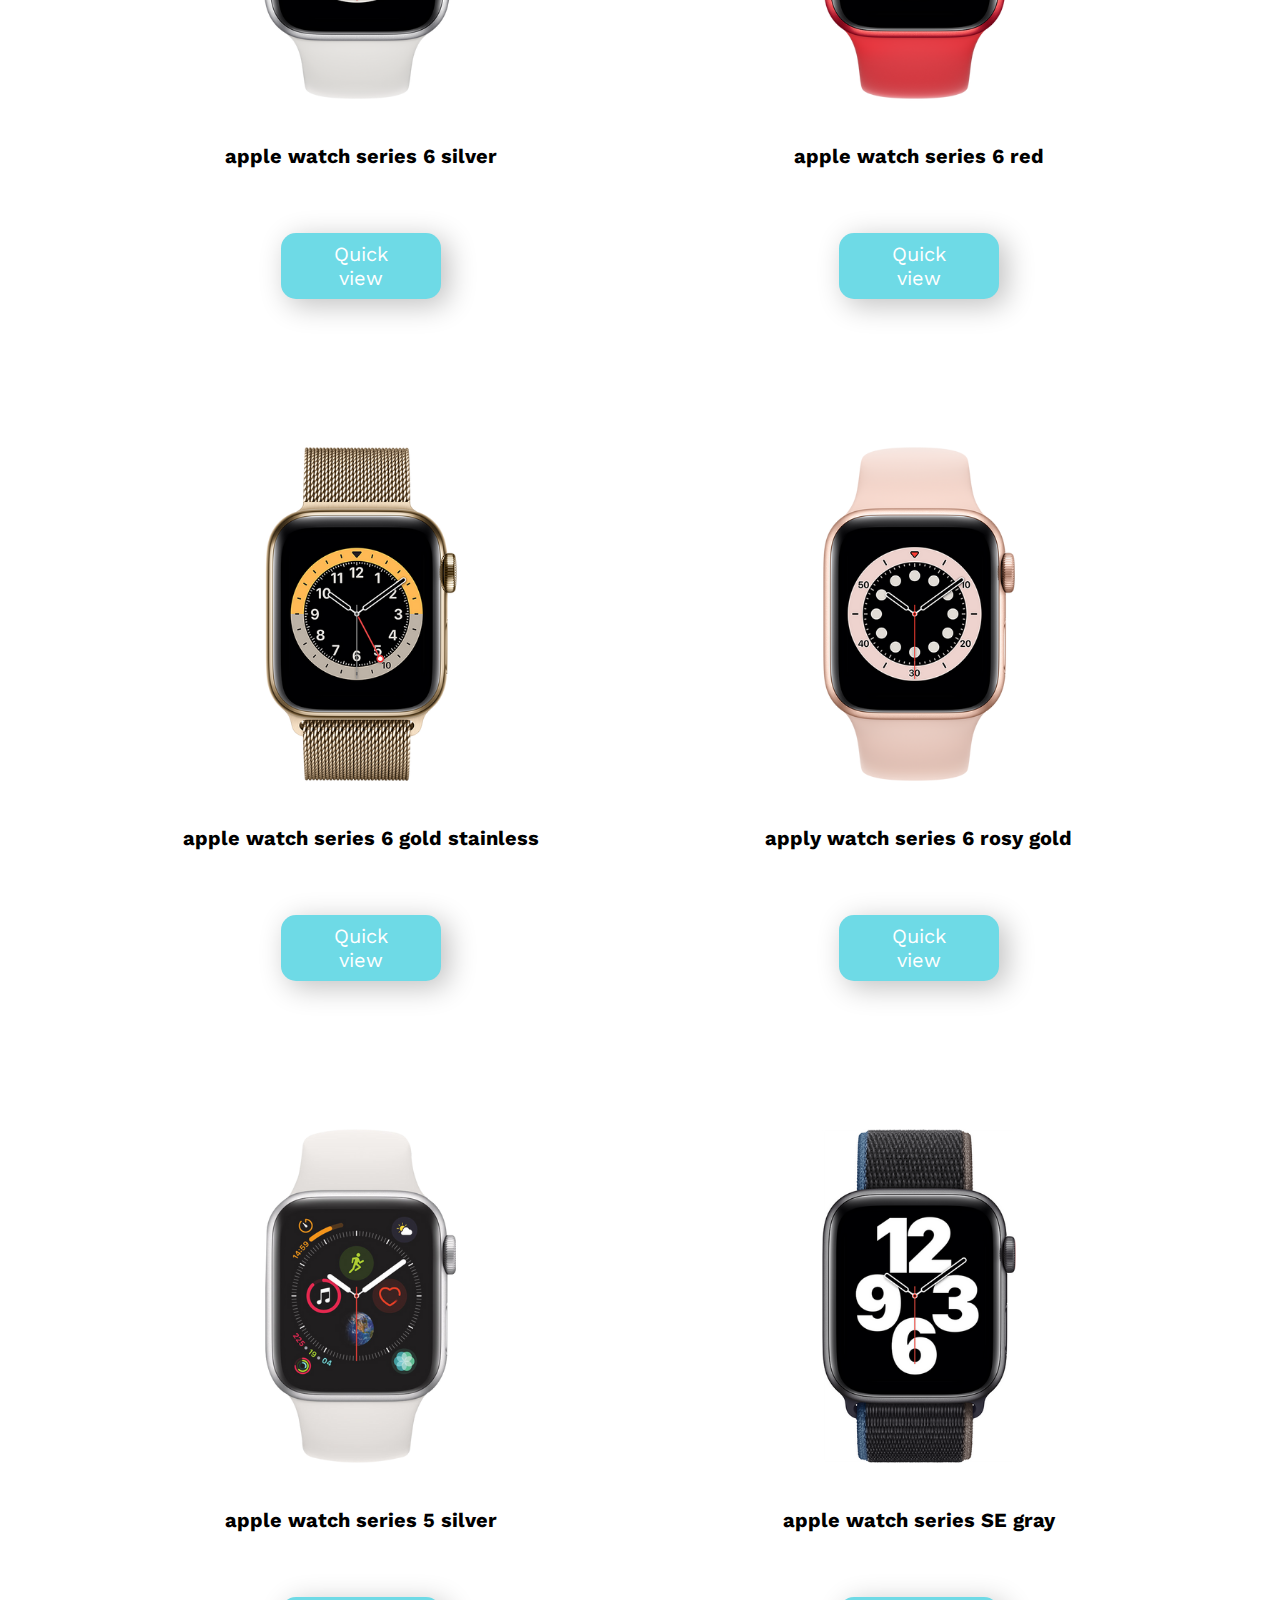
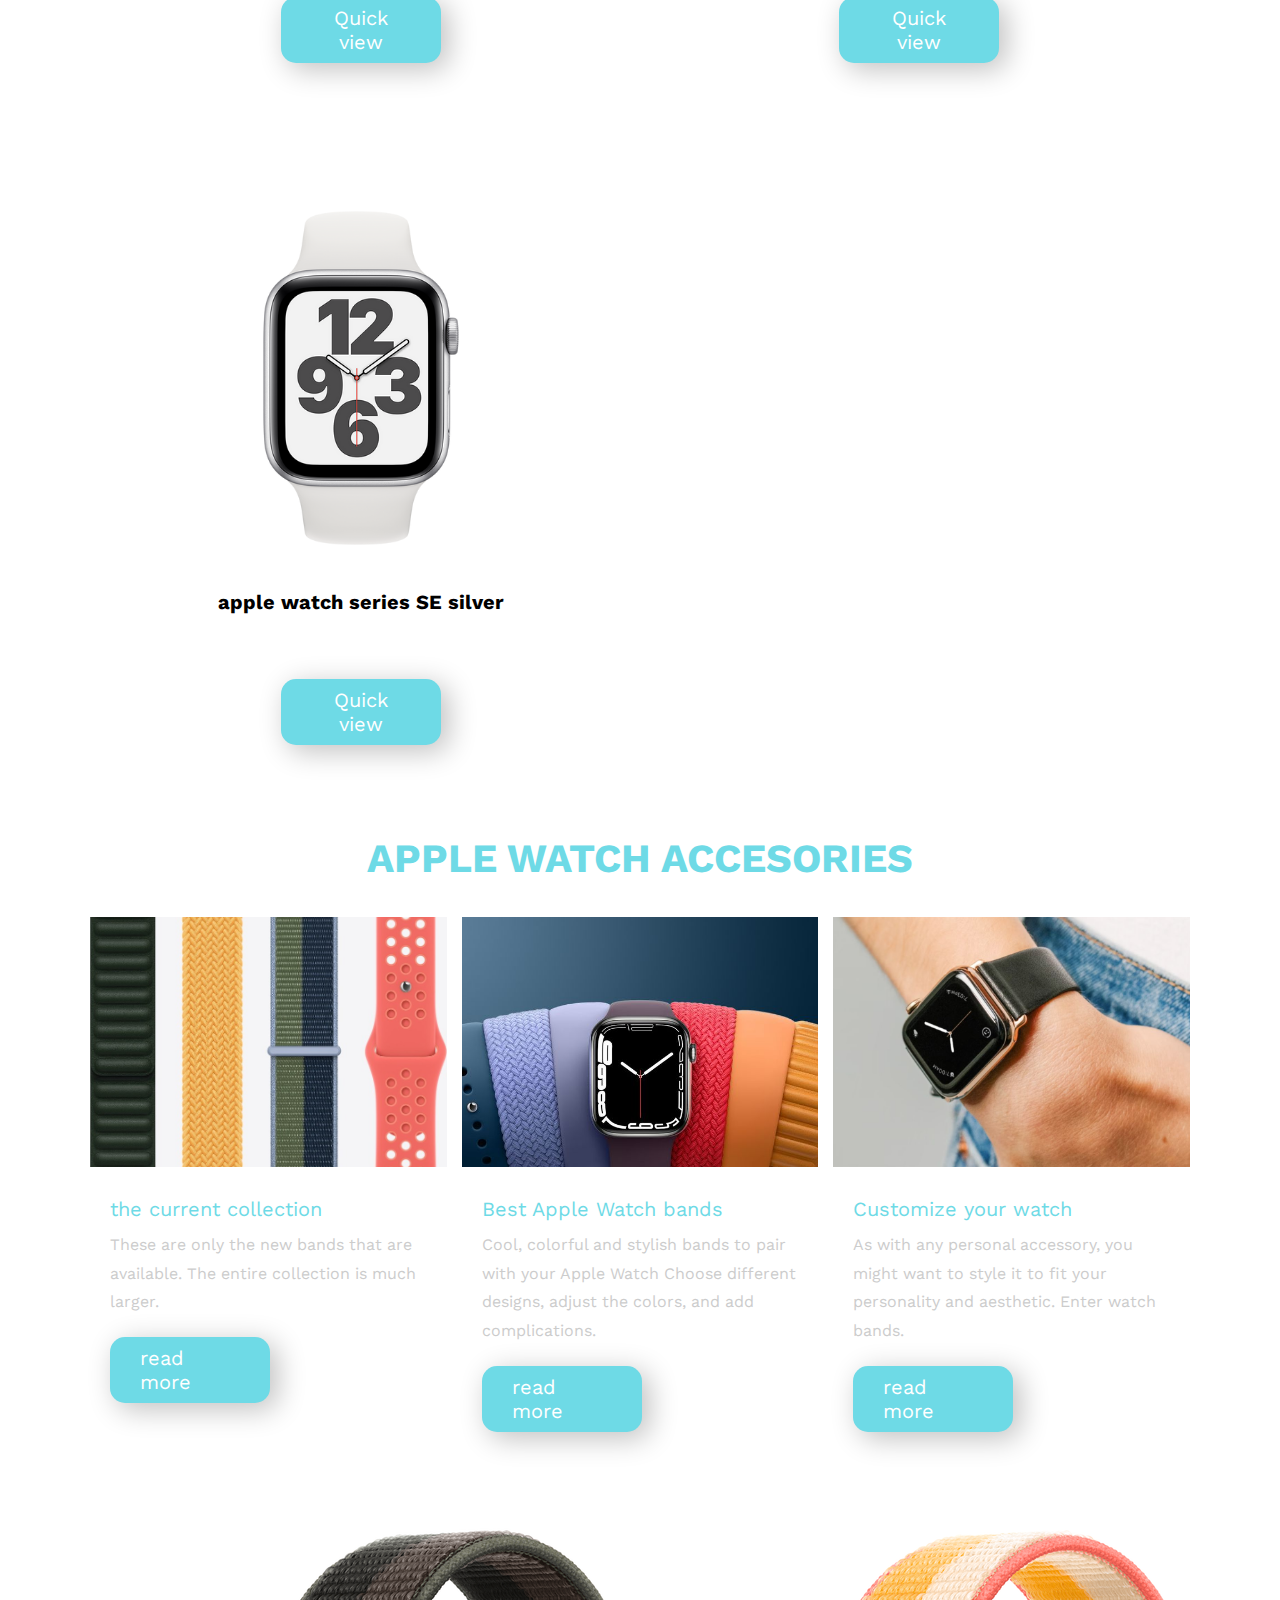
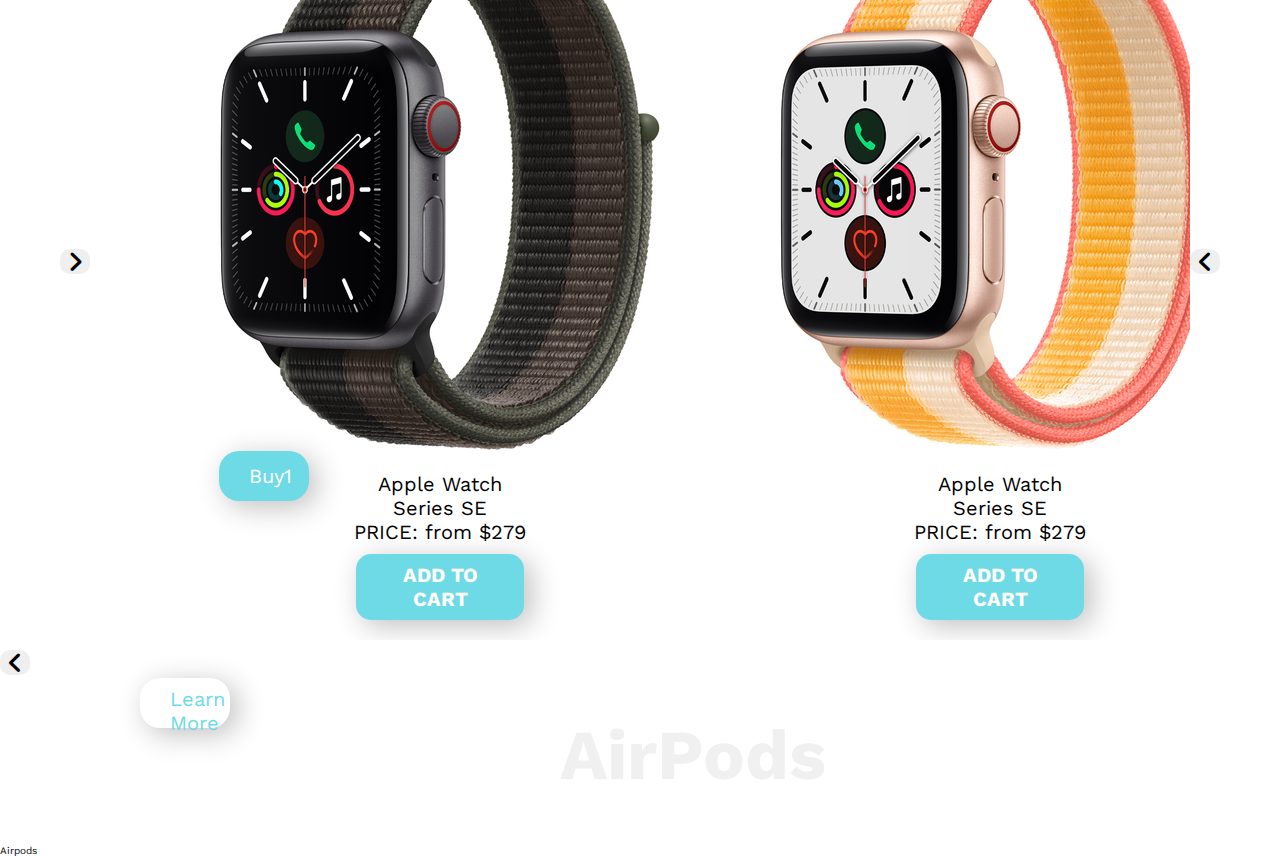
==== commit d8e447c7: "Merge branch 'master' of https://github.com/samat-ergeshmamet-uulu/iStore" ====
--- a/index.html
+++ b/index.html
@@ -158,9 +158,9 @@
     <!-- Modal content -->
     <div class="modal-content">      
         <section class="product-mac">
-            <div class="container">
+            <div class="maccontainer">
               <h2><i class="fab fa-apple logo"></i></h2>
-              <div class="grid">
+              <div class="maingrid">
                 <div class="grid-product">
                   <img src="https://store.storeimages.cdn-apple.com/4982/as-images.apple.com/is/macbook-air-space-gray-select-201810?wid=452&hei=420&fmt=jpeg&qlt=95&.v=1633027804000">
                   <div class="grid-detail">
--- a/style.css
+++ b/style.css
@@ -280,13 +280,13 @@
   font-weight: 300;
   margin-bottom: 20px;
 }
-.container {
+.maccontainer {
   width: 1070px;
   display: flex;
   align-items: center;
   flex-direction: column;
 }
-.grid {
+.maingrid {
   display: grid;
   grid-template-columns: repeat(3, 1fr);
   grid-gap: 15px;
@@ -427,7 +427,7 @@
     justify-content: space-between;
     padding:1.5rem 7%;
     border-bottom: var(--border);
-    position: fixed;
+    position:relative;
     top:0; left: 0; right: 0;
     z-index: 1000;
 }
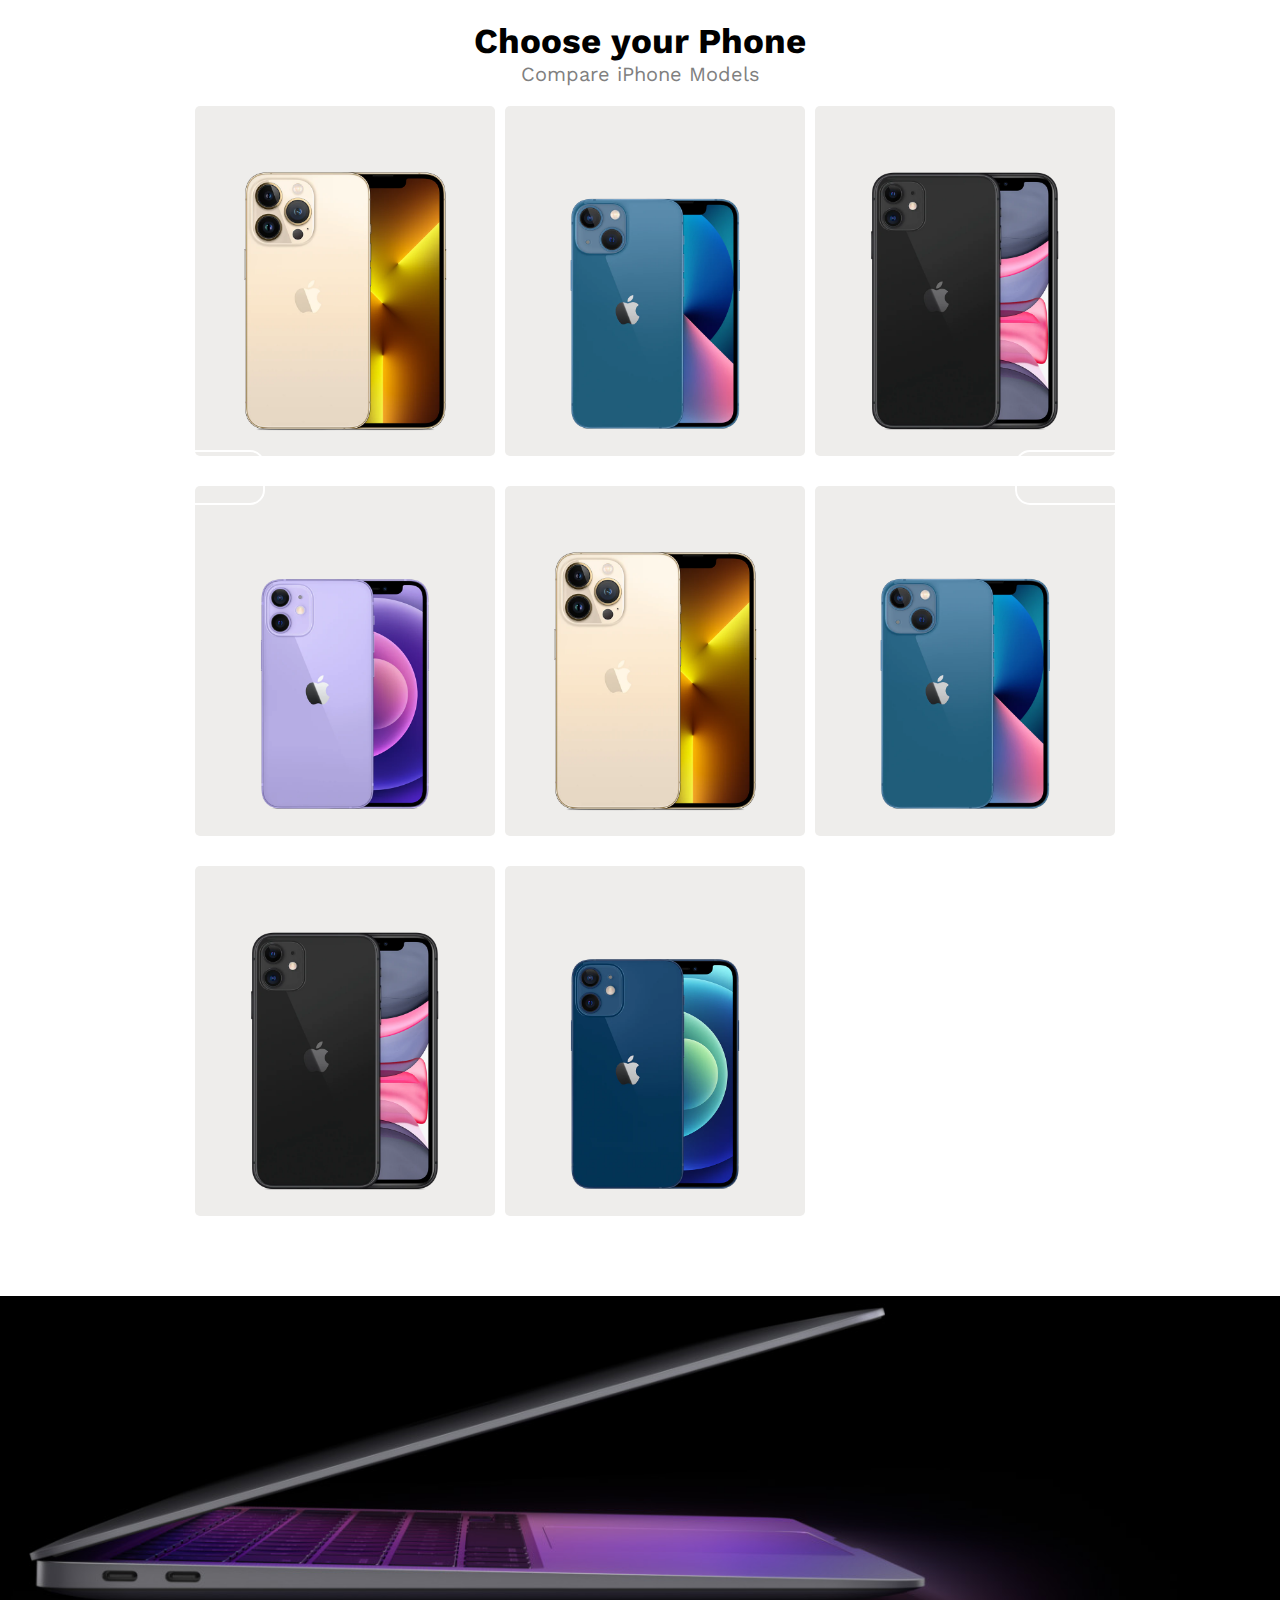
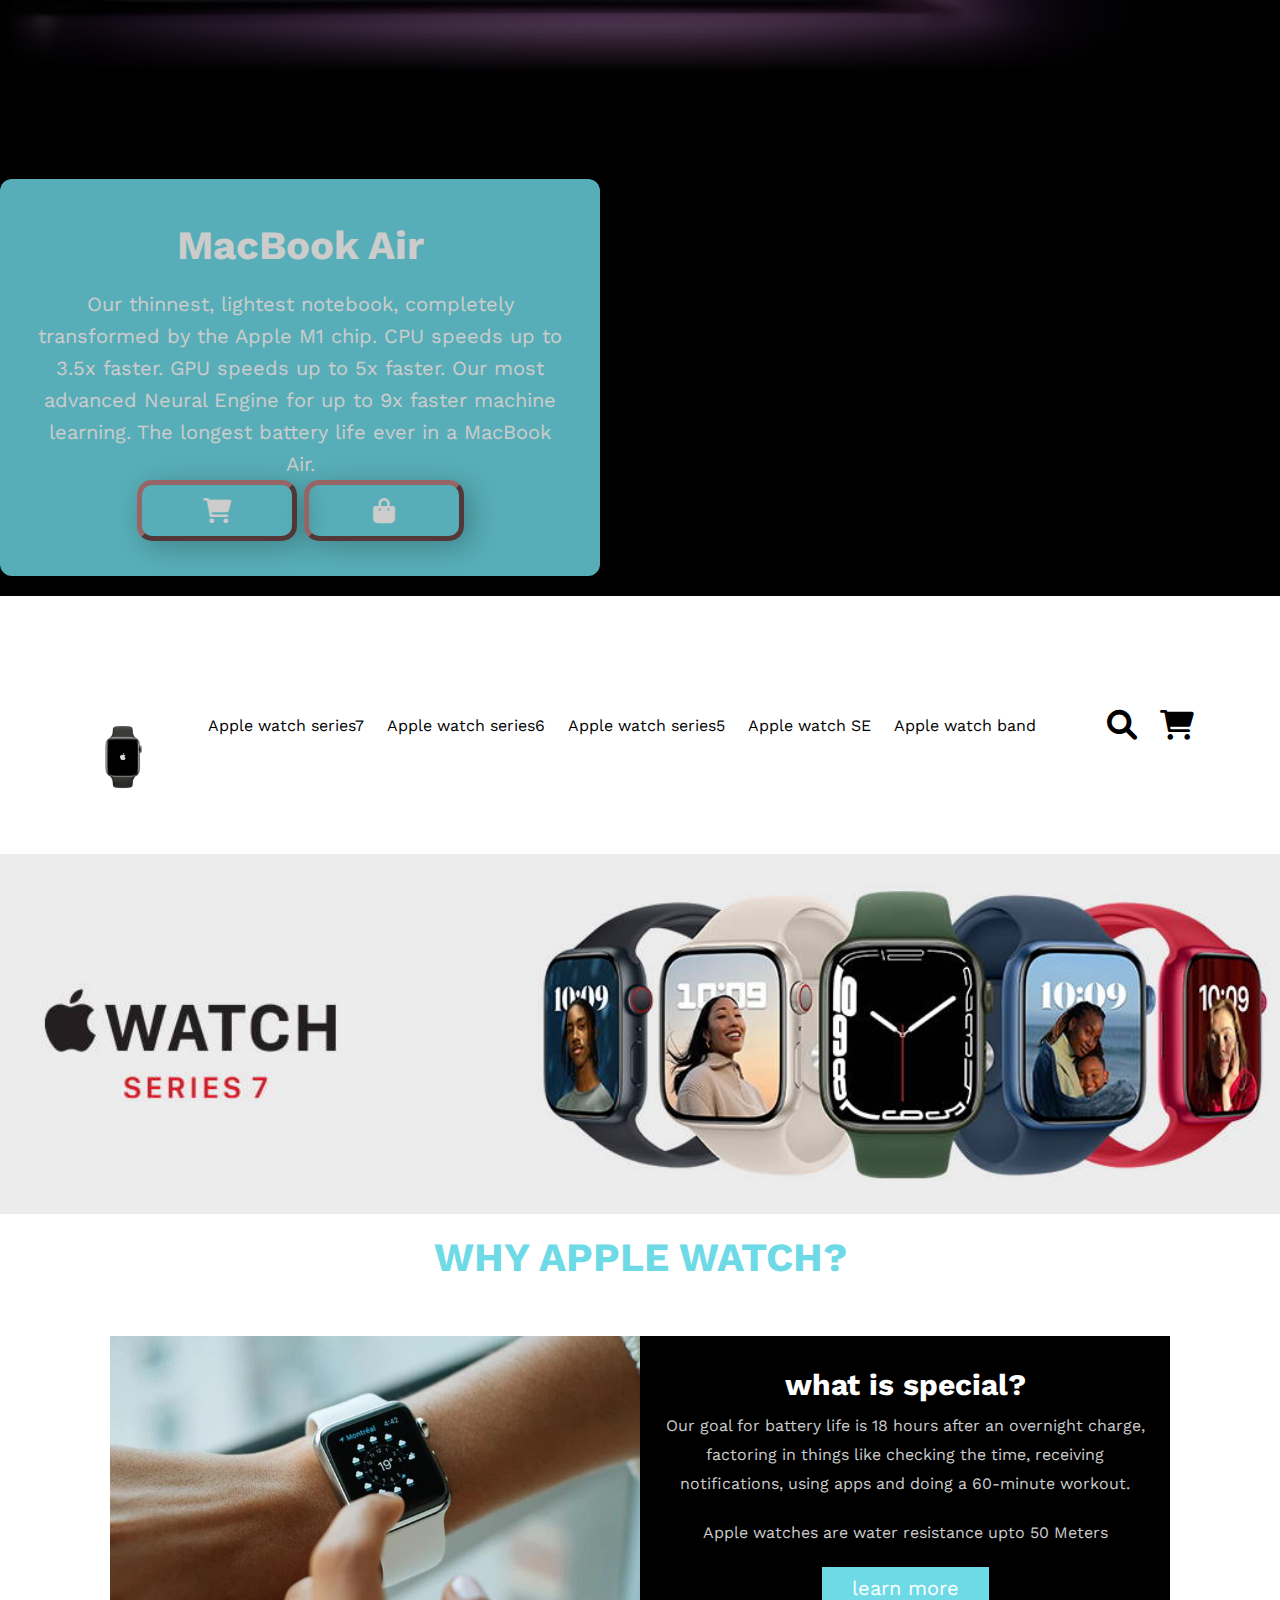
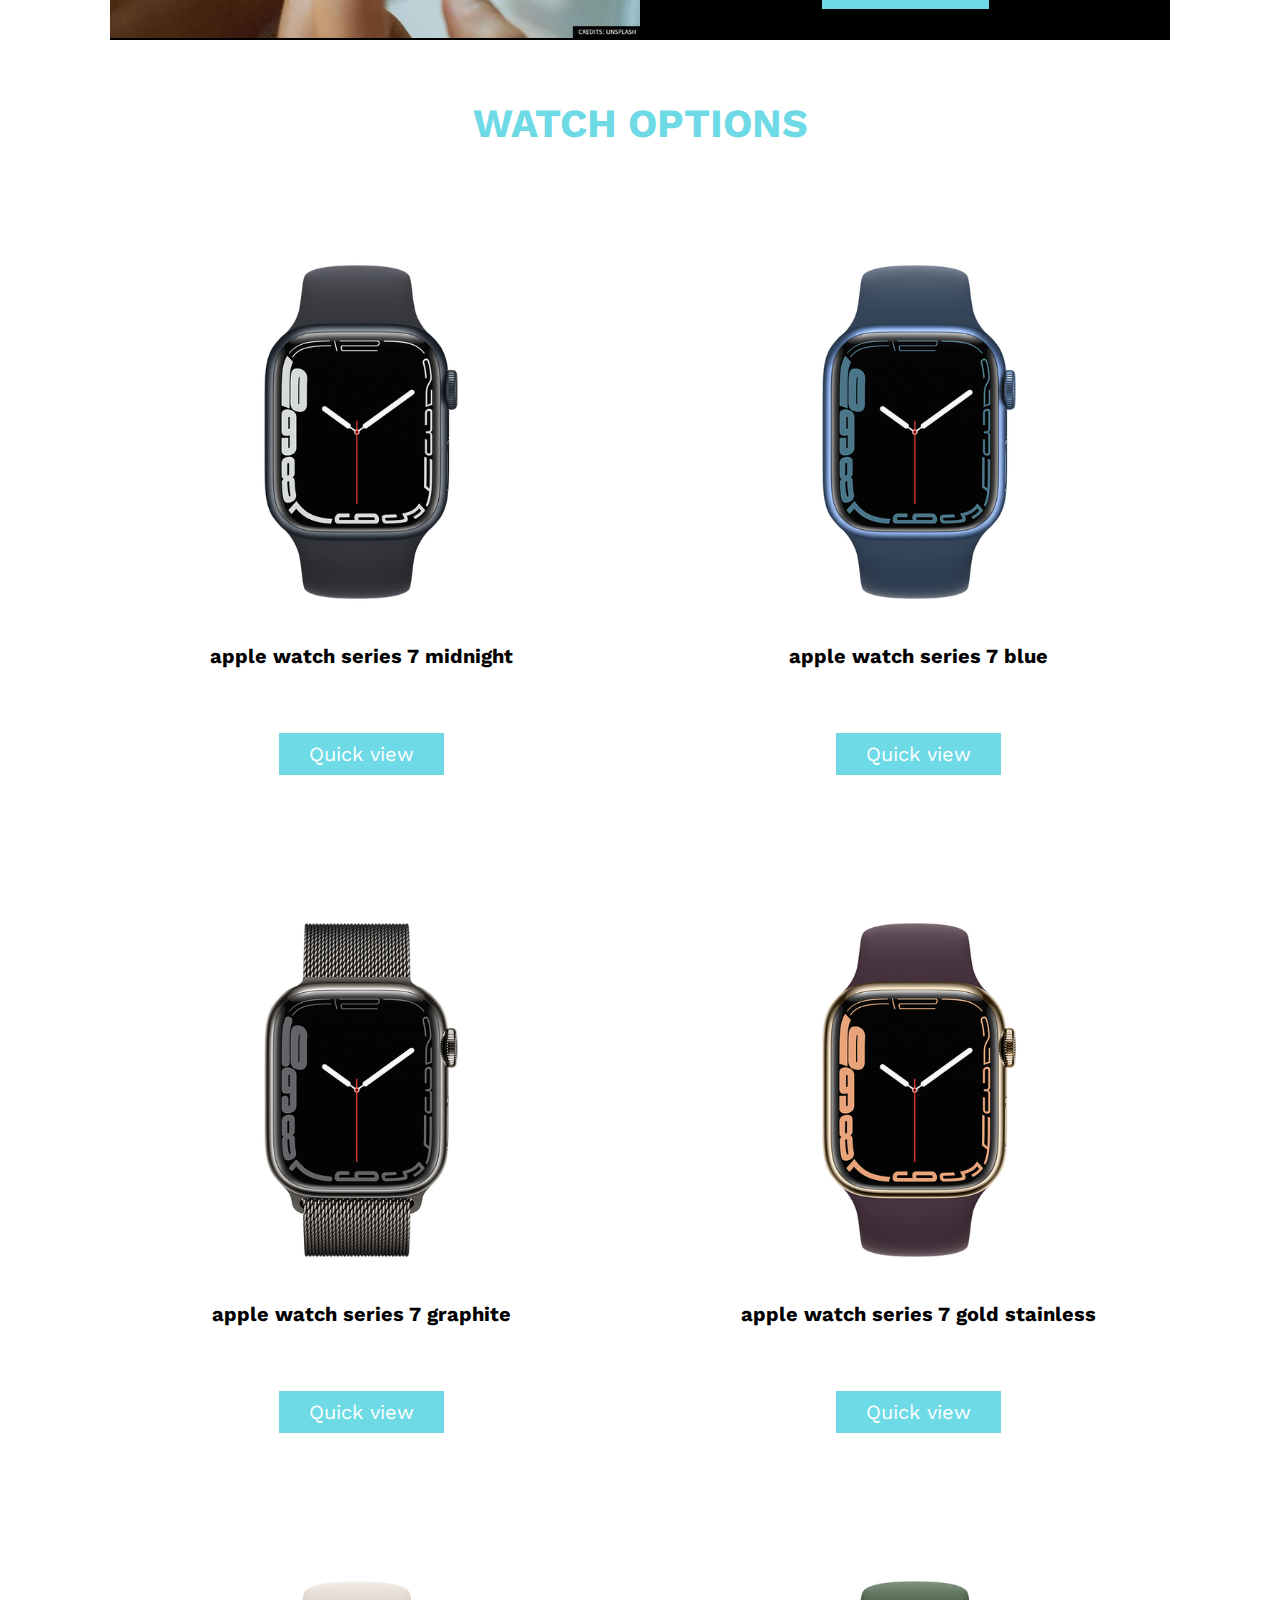
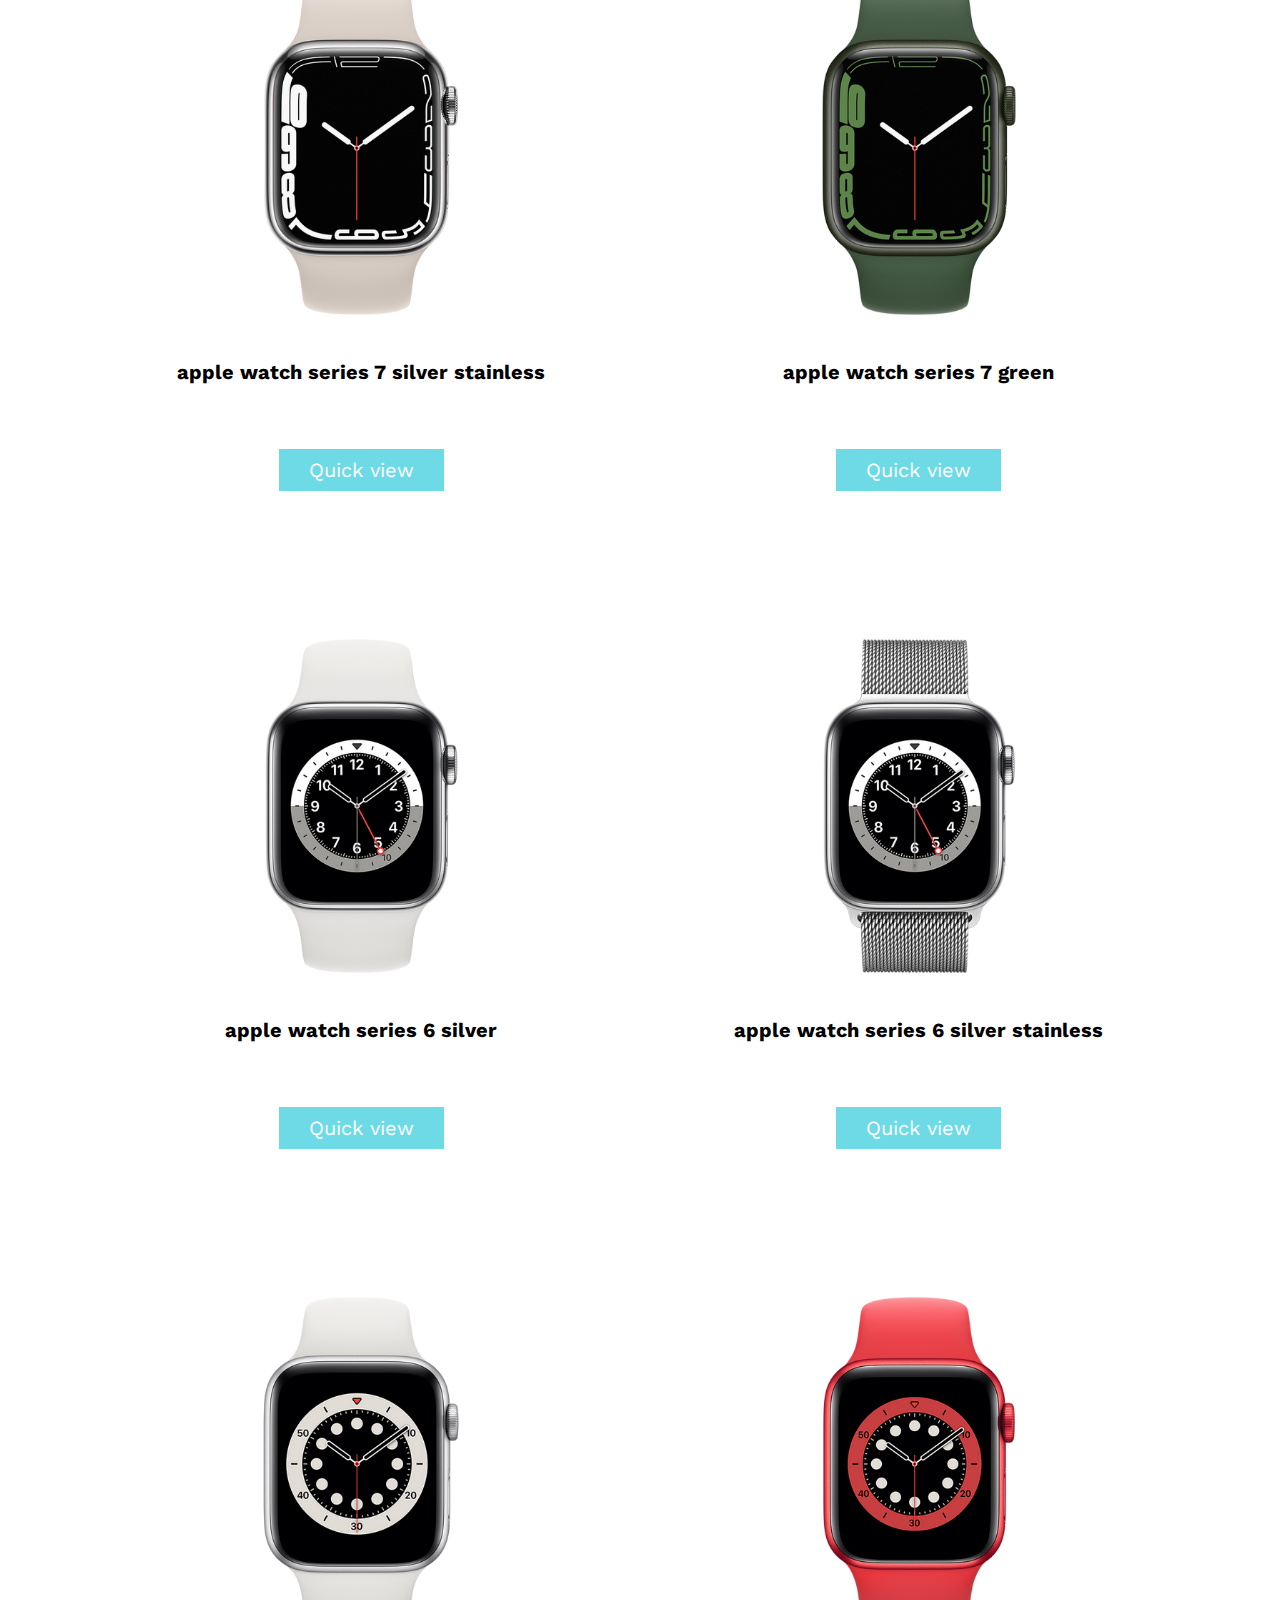
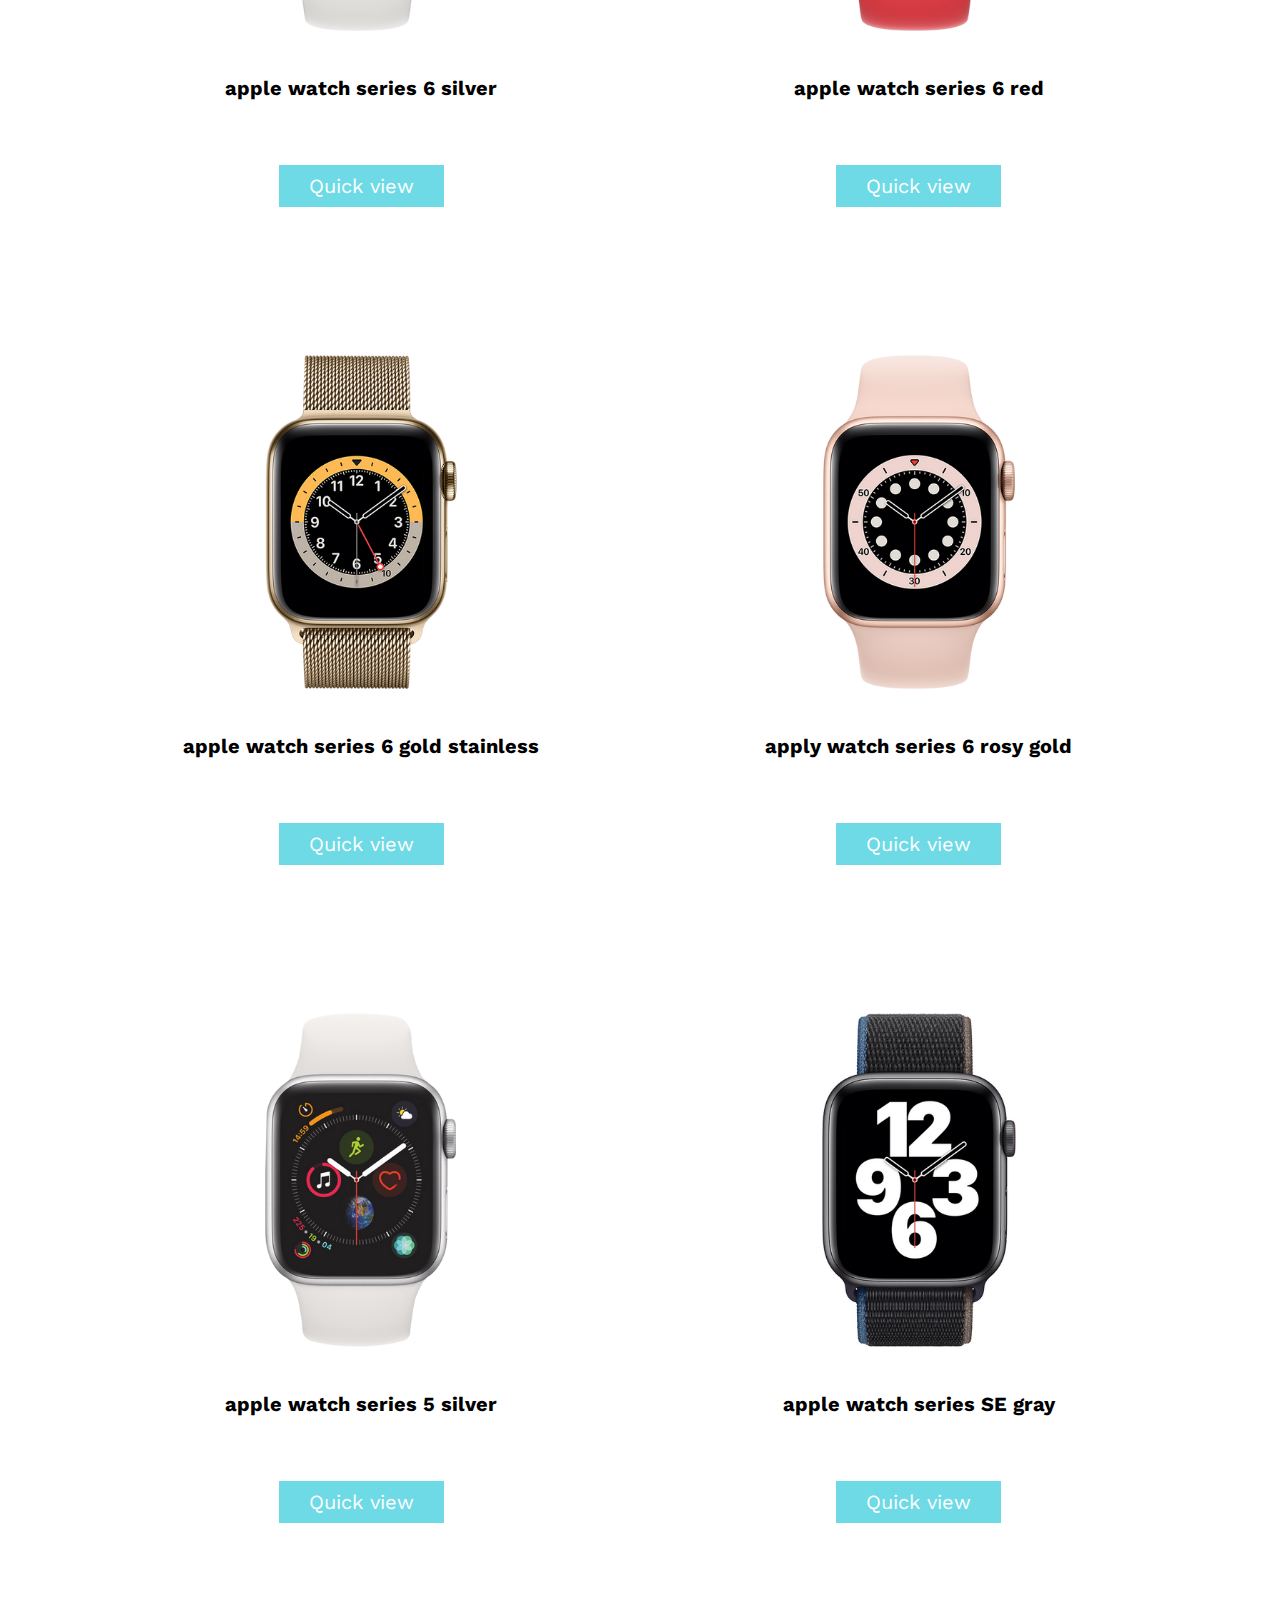
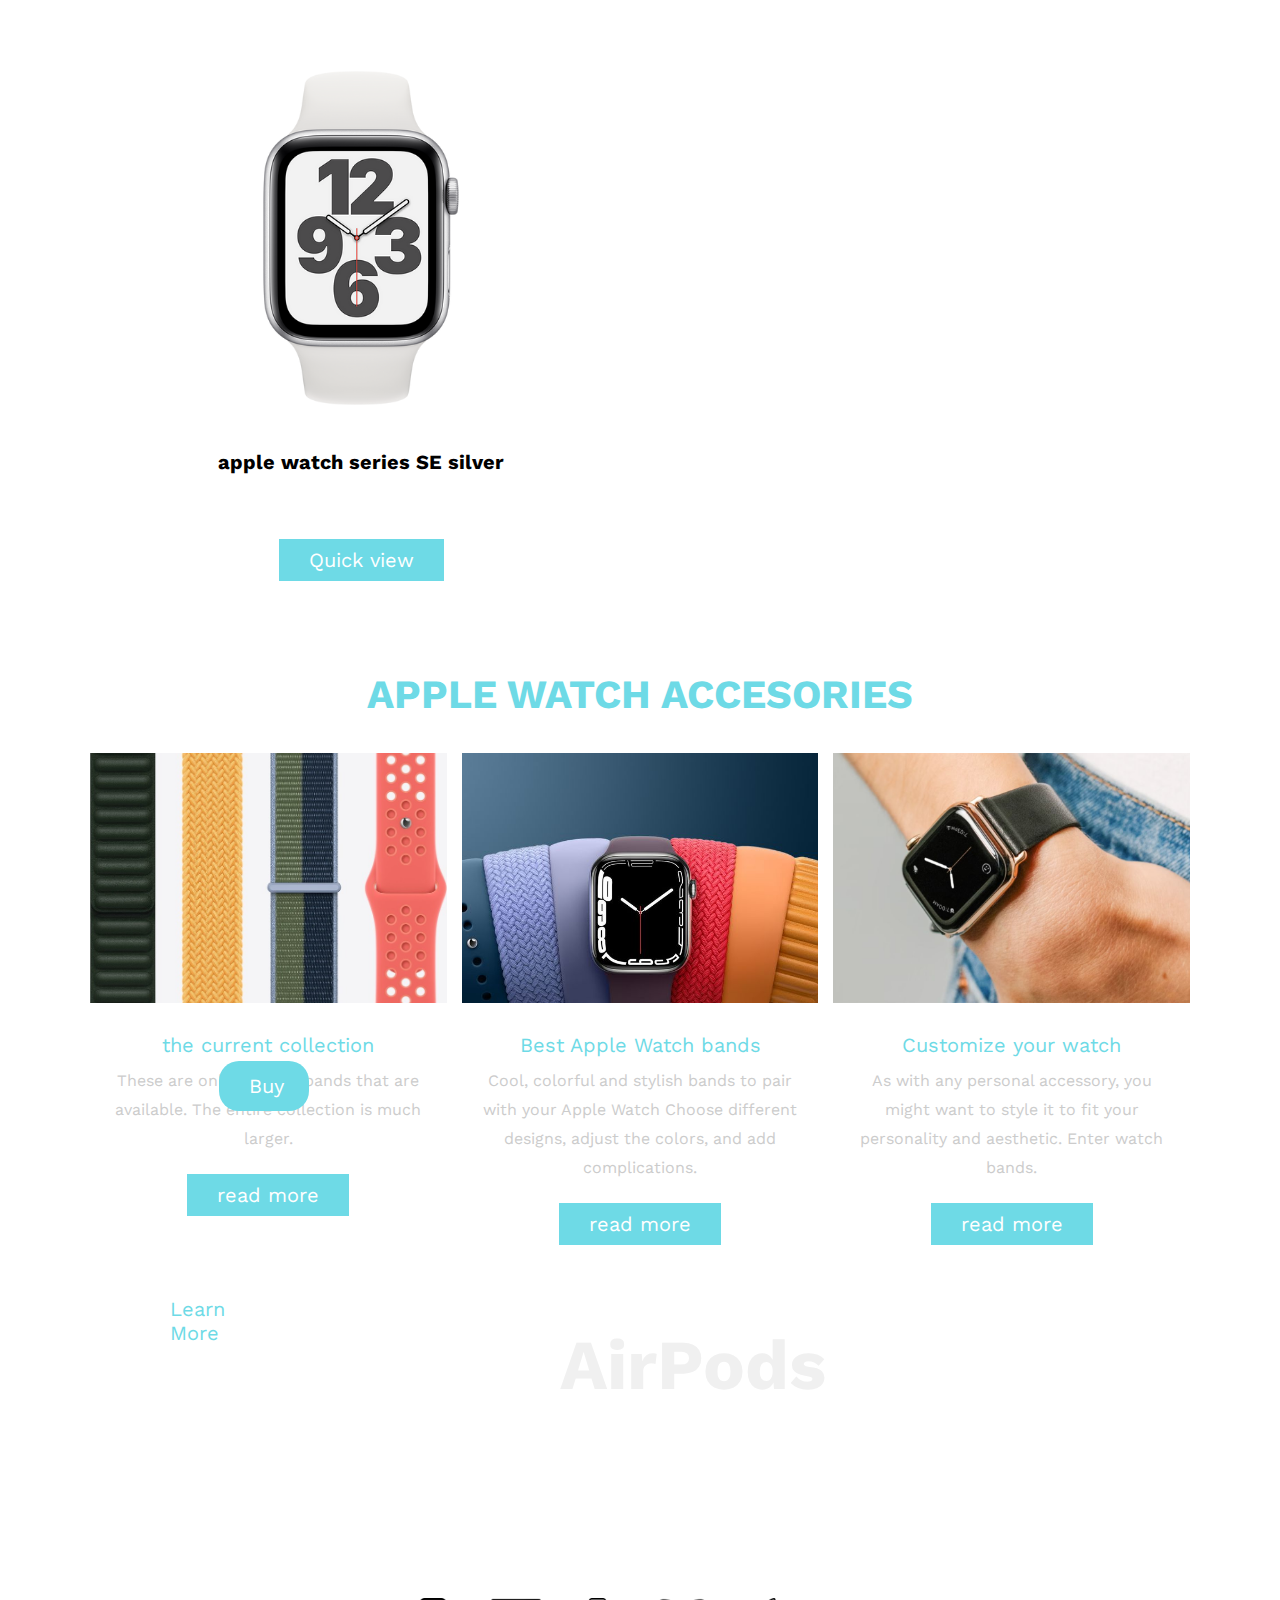
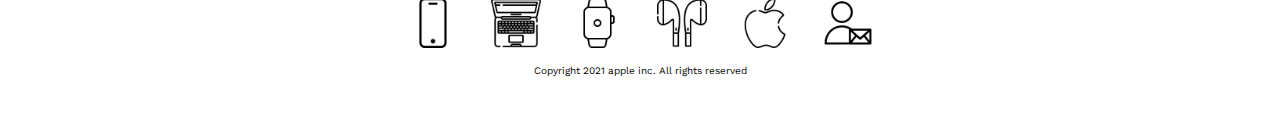
==== commit 52082f57: "letter" ====
--- a/index.html
+++ b/index.html
@@ -5,7 +5,8 @@
     <meta charset="UTF-8">
     <meta http-equiv="X-UA-Compatible" content="IE=edge">
     <meta name="viewport" content="width=device-width, initial-scale=1.0">
-    <link rel="stylesheet" href="style.css">     
+    <link rel="stylesheet" href="style.css">
+	 <link rel="stylesheet" href="http://code.ionicframework.com/ionicons/2.0.1/css/ionicons.min.css">
     <link rel="stylesheet" href="https://cdnjs.cloudflare.com/ajax/libs/font-awesome/5.15.4/css/all.min.css">
 	 <link rel="stylesheet" href="iphoneSection.css">
     <link rel="stylesheet" href="https://cdnjs.cloudflare.com/ajax/libs/font-awesome/6.0.0-beta3/css/all.min.css">
@@ -17,11 +18,11 @@
     <!-- End Section 1 (Showcase) -->
 
     <!-- Section 2 (iPhone) -->
-		<section class="iphone">
+		<section class="iphone" id="iphone">
 			<div class="iphone-container">
 				<div class="iphone-header">
-					<h1>Выберите свой iPhone</h1>
-					<p>Сравните все модели iPhone</p>
+					<h1>Choose your Phone</h1>
+					<p>Compare iPhone Models</p>
 				</div>
 				<div class="iphone-wrapper">
 					<div class="product-iphone">
@@ -120,13 +121,13 @@
 
     <!-- Section 3 (Macbook Air) -->
     <!-- End Section 3 (Macbook Air) -->
-    <div class="main-wrapper">
+    <div class="main-wrapper" id="laptop">
         <div class="slider">
             <div class="slide current">
                 <div class="content">
                     <h1>MacBook Air</h1>
                 <p>Our thinnest, lightest notebook, completely transformed by the Apple M1 chip. CPU speeds up to 3.5x faster. GPU speeds up to 5x faster. Our most advanced Neural Engine for up to 9x faster machine learning. The longest battery life ever in a MacBook Air.</p>
-                <button id="buy"  class="btn"><i class="fas fa-shopping-cart"></i></button>
+                <button id="buy"  onclick="openModal()"><i class="fas fa-shopping-cart"></i></button>
                 <button id="adToCard"><i class="fas fa-shopping-bag"></i></button>
                 </div>
             </div>
@@ -134,7 +135,7 @@
                 <div class="content">
                  <h1>MacBook Pro</h1>
                  <p>The Apple M1 chip gives the 13‑inch MacBook Pro speed and power beyond belief. With up to 2.8x CPU performance. Up to 5x the graphics speed. Our most advanced Neural Engine for up to 11x faster machine learning. And up to 20 hours of battery life so you can go all day.</p>
-                 <button id="buy"  class="btn"><i class="fas fa-shopping-cart"></i></button>
+                 <button id="buy"  onclick="openModal()"><i class="fas fa-shopping-cart"></i></button>
                 <button id="adToCard"><i class="fas fa-shopping-bag"></i></button>
                 </div>
              </div>
@@ -142,7 +143,7 @@
                <div class="content">
                 <h1>Supercharged for pros.</h1>
                 <p>The most powerful MacBook Pro ever is here. With the blazing-fast M1 Pro or M1 Max chip — the first Apple silicon designed for pros — you get groundbreaking performance and amazing battery life. Add to that a stunning Liquid Retina XDR display, the best camera and audio ever in a Mac notebook, and all the ports you need. The first notebook of its kind, this MacBook Pro is a beast.</p>
-                <button id="buy"  class="btn"><i class="fas fa-shopping-cart"></i></button>
+                <button id="buy"  onclick="openModal()"><i class="fas fa-shopping-cart"></i></button>
                 <button id="adToCard"><i class="fas fa-shopping-bag"></i></button>
                </div>
             </div>
@@ -153,7 +154,7 @@
         </div>
 
         <!-- The Modal -->
-<div id="myModal" class="modal">
+ <div id="myModal" class="modal">
 
     <!-- Modal content -->
     <div class="modal-content">      
@@ -216,7 +217,7 @@
     </div>
   
   </div>
-</div>
+ </div>
     <!-- Opening windows -->
 
   
@@ -225,9 +226,9 @@
 
     <!-- Section 4 (Apple watch) -->
        
-<!-- header section starts  -->
-
-<header class="header">
+ <!-- header section starts  -->
+
+ <header class="header">
 
   <a href="#" class="logo">
       <img src="images/logo-img.jpeg" alt="">
@@ -288,13 +289,13 @@
       <a href="#" class="btn">Buy now</a>
   </div>
 
-</header>
-
-<!-- header section ends -->
-
-<!-- home section starts  -->
-
-<section class="home">
+ </header>
+
+ <!-- header section ends -->
+
+ <!-- home section starts  -->
+
+ <section class="home">
 
   <!-- <div class="content">
       <h3>Heavy on features.
@@ -304,13 +305,13 @@
       <a href="#" class="btn">get yours now</a>
   </div> -->
 
-</section>
-
-<!-- home section ends -->
-
-<!-- about section starts  -->
-
-<section class="about">
+ </section>
+
+ <!-- home section ends -->
+
+ <!-- about section starts  -->
+
+ <section class="about" id="applewatch">
 
   <h1 class="heading"> <span>Why apple watch?</span></h1>
   <div class="row">
@@ -329,13 +330,13 @@
 
   </div>
 
-</section>
-
-<!-- about section ends -->
-
-<!-- menu section starts  -->
-
-<section class="menu">
+ </section>
+
+ <!-- about section ends -->
+
+ <!-- menu section starts  -->
+
+ <section class="menu">
 
   <h1 class="heading"><span>Watch options</span> </h1>
 
@@ -391,7 +392,7 @@
 
       <div class="box">
           <img src="images/image8.png" alt="">
-          <h3>apple watch series 6 silver stainless</h3>
+          <h3 id="series6">apple watch series 6 silver stainless</h3>
           <div class="price">$350 <span>454</span></div>
           <a href="#" class="btn">Quick view</a>
       </div>
@@ -421,13 +422,13 @@
       </div>
       <div class="box">
           <img src="images/image13.png" alt="">
-          <h3>apple watch series 5 silver</h3>
+          <h3 id="series5">apple watch series 5 silver</h3>
           <div class="price">$300 <span>350</span></div>
           <a href="#" class="btn">Quick view</a>
       </div>
       <div class="box">
           <img src="images/image14.png" alt="">
-          <h3>apple watch series SE gray</h3>
+          <h3 id="se">apple watch series SE gray</h3>
           <div class="price">$300 <span>350</span></div>
           <a href="#" class="btn">Quick view</a>
       </div>
@@ -440,13 +441,13 @@
 
   </div>
 
-</section>
-
-<!-- menu section ends -->
-
-<!-- blogs section starts  -->
-
-<section id="bands" class="blogs">
+ </section>
+
+ <!-- menu section ends -->
+
+ <!-- blogs section starts  -->
+
+ <section id="bands" class="blogs">
 
   <h1 class="heading"><span>Apple watch accesories</span> </h1>
 
@@ -490,11 +491,11 @@
 
   </div>
 
-</section>
-
-<!-- blogs section ends -->
-
-<div class="main-container">
+ </section>
+
+ <!-- blogs section ends -->
+
+ <div class="main-container">
   <button id="btn-left" class="fas fa-angle-right"></button>
   <section class="main-slider" id="slider">
       <div class="thumbail">
@@ -653,15 +654,15 @@
       </div>
   </section>
   <button id="btn-right" class="btn-arrow  fas fa-angle-left"></button>
-</div>
-  </section>
-  <button id="btn-right" class="btn-arrow  fas fa-angle-left"></button>
-</div>
+	</div>
+	</section>
+	
+	</div>
 
     <!-- End Section 4 (Apple watch) -->
 
     <!-- Section 5 (AirPods) -->
-	<section class="section-airpods">
+	<section class="section-airpods" id="airpods">
 		<div class="parent">
 			<h1>AirPods</h1>
 			<div class="box bg-white">
@@ -670,7 +671,7 @@
 					<img src="https://lookagain.scene7.com/is/image/OttoUK/553w/airpods-pro-by-apple~39X306FRSP.jpg" alt="">
 				</div>
 				<a href="/buy-section project/index.html">
-					<button type="button" class="btn btn-info">Buy1</button>
+					<button type="button" class="btn btn-info">Buy</button>
 				</a>
 			</div>
 			<div class="box bg-blue">
@@ -684,11 +685,92 @@
 		</div>
 	</section>
     <!-- End Section 5 (Airpods) -->
-    <div>Airpods</div>
+   
 
     <!-- Section 6 (Contact Us) -->
+    <div class="Footercontainer">  
+      <div class="footer">        
+        <a href="#iphone"><img class="img" src="images//footer/iphone.png"></a>   
+        <a href="#laptop"><img class="img"  src="/images/footer/macbook.png"></a>   
+        <a href="#applewatch"><img class="img"  src="/images/footer/apple-watch.png"></a>   
+        <a href="#airpods"><img class="img" src="/images/footer/airpods.png"></a>  
+        <a href="#"><img class="img" target="_blank" src="/images/footer/apple-logo.png"></a>
+        <a href="#"><img class="img" target="_blank" src="/images/footer/contact-us.png" onclick="openModal()"></a> 
+        <p>Copyright 2021 apple inc. All rights reserved</p>
+      </div> 
+    </div>
+    
+    <div class="main-container" id="myModal1">
+      <div class="main-container-inner">
+        <div class="main-contact">
+          <div class="box1">
+            <h1>Contact</h1>
+            <div class="line">
+            </div>					 
+          </div>
+        </div>
+        <div class="main-info">
+          <div class="main-img">
+            <div class="box2">
+              <div class="icons">
+                <ul class="ul-li">
+                  <li><i class="fas fa-mobile-alt"></i></li>
+                  <li class="text">phone</li>
+                  <li>+123 456 789</li>
+                  <li>+987 654 321</li>
+                </ul>						    
+                </div> 
+            </div>
+            <div class="box2">
+              <div class="icons">
+                <ul>
+                  <li><i class="fas fa-map-marker-alt"></i></li>
+                  <li class="text">adress</li>
+                  <li>Main street #123</li>
+                  <li>Main street #123</li>
+                </ul>						   
+                </div> 
+            </div>
+            <div class="box2">
+              <div class="icons">
+                <ul>
+                  <li><i class="far fa-envelope"></i></li>
+                  <li class="text">email</li>
+                  <li>support@codeandcreate.com</li>
+                  <li>slaes@codecreate.com</li>
+                </ul>							   
+                </div> 
+            </div>
+          </div>
+          <div class="fill-contact">
+            <h1>GET IN TOUCH</h1>
+            <form action="">
+              <div class="Contact">
+                <div class="row">
+                  <label for="name"></label>
+                  <input type="text" id="name1" placeholder="Enter your name" required>
+                </div>
+                <div class="row">
+                  <label for="email"></label>
+                  <input type="text" id="email" placeholder="Your email" required>
+                </div>				
+                <div class="row">
+                  <label for="phone"></label>
+                  <input type="number" id="phone" placeholder="Your contact phone" required>
+                </div>
+               </div>
+             </form>	
+            <div class="button block">
+              <button type="submit" id="submit" class="submit" onclick="submitModal()">SEND MESSAGE</button> 
+              <button id="submit" onclick = "clos()">CLOSE</button>
+            </div>
+          </div>
+        </div>
+      </div> 
+    </div> 
     <!-- End Section 6 (Contact Us) -->
     <script src="script.js"></script>
 	 <script src="iphoneSection.js"></script>
+   <script src="https://kit.fontawesome.com/0b267e6c5c.js" crossorigin="anonymous"></script>
 </body>
 </html>--- a/style.css
+++ b/style.css
@@ -81,17 +81,26 @@
 .iphone-back:hover{
    opacity: 1;
 }
-.iphone-back h4{
+.iphone-back>h4{
+	font-size: 20px;
 	margin-top: 100px;
+	color: #091353;
+}
+.iphone-back>p{
+	margin-top: 14px;
+	font-size: 15px;
+	font-weight: bold;
 }
 .iphone-back i{
 	color: #091353;
 	font-size: 30px;
-	margin-top: 10px;
+	margin-top: 12px;
 }
 .iphone-back a{
 	border: 1px solid #091353;
 	padding: 8px 12px;
+	margin-top: 14px;	
+	font-size: 12px;
 }
 .iphone-back a>i{
  color: #091353;
@@ -222,7 +231,7 @@
     }
 }
 
-.btn, #adToCard {
+#buy, #close, #adToCard {
     display: inline-block;
     width: 160px;
     border: 5px outset rgb(189, 127, 127);
@@ -853,11 +862,9 @@
  
 }
 .bg-white img{
-    padding-left: 0;
-  
-margin-left: 0px 0px 0px 30px;
-
-    
+    padding-left: 0;  
+    margin-left: 0px 0px 0px 30px;
+	     
 }
 
 .btn{
@@ -909,6 +916,7 @@
            margin-top: -100px;
             margin-left: -100px;
             border-radius: 20px;
+            text-align: center;
 }
 .parent{
     
@@ -930,5 +938,133 @@
 
 /* <!-- End Section 5 (Airpods) -->  */
 
-/* <!-- Section 6 (Contact Us) -->
-<!-- End Section 6 (Contact Us) --> */+/* <!-- Section 6 (Contact Us) -->*/
+.img{
+    width: 80px;
+    padding: 15px;
+  }
+  
+  .Footercontainer{
+    height: 150px;
+    margin-top: 10%;
+    width: 100%;;
+  }
+  /* The Modal (background) */
+  .modal {
+    display: none; /* Hidden by default */
+    z-index: 1; /* Sit on top */
+    left: 0;
+    top: 0;
+    width: 100%; /* Full width */
+    height: 100%; /* Full height */
+    overflow: auto; /* Enable scroll if needed */
+  }
+  
+  
+  .modal-content {
+    /* background-color: #0a0a0a; */
+    margin: 15% auto; /* 15% from the top and centered */
+    padding: 20px;
+    border: 1px solid #888;
+    width: 80%; /* Could be more or less, depending on screen size */
+  }
+  
+  body {
+      margin: 0;
+      padding: 0;
+      font-family: 'Quicksand', sans-serif;
+      text-align: center;
+      }
+  li{
+      list-style: none;
+  }
+  a{
+      color: inherit;
+      text-decoration: none;
+  }
+  .main-container {
+             
+      color: white;
+      display: none;
+      position: fixed;
+      overflow: auto;
+      z-index: 1000;
+      width: 100%;
+      height: 100%;
+      background-color: rgba(0,0,0,0.2);
+      left: 0;
+      top: 0;
+     
+  }
+  .box1{
+      max-width: 600px;
+      display: flex;
+      justify-content: space-between;
+  }
+  .box1 h1{
+      margin-left: 30px;
+      font-size: 80px;
+  }
+  .line{
+      margin-left: 30px;
+  }
+  .line hr{
+      width: 100px;
+      margin-top: 110px;       
+  }
+  .main-container-inner{
+     
+      margin: 0 auto;
+      justify-content: space-between;
+      width: 1200px;
+      display: flex;
+      margin-top: 50px;
+      background-color: rgb(32, 31, 31);
+      padding: 60px 20px;
+      margin-top: 220px;
+     font-family: 'Quicksand', sans-serif;
+     text-align: center;
+  }
+  .main-img{
+      width: 700px;
+      display: flex;
+      justify-content: space-between;
+  }
+   
+.icons i {
+     font-size: 50px;
+     color: rgb(219, 18, 18);
+  }
+  .text{
+      padding: 10px 0;
+      font-family: 'Work Sans', sans-serif;
+      font-size: 30px;
+      font-weight: bold;
+      text-transform: uppercase;
+  }
+  .row {
+      margin: 20px;    
+      }
+      
+  input:focus {
+      color: rgb(251, 251, 251);
+  }
+  
+  button{           
+  color: rgb(124, 63, 0);
+  padding: 3px 7px;
+  width: 250px;
+  background-color: red;
+  text-align: center;  
+  cursor: pointer;  
+  }
+  button:hover { 
+   background-color: rgb(53, 49, 49); 
+  } 
+  input {
+   width: 250px;
+   display: inline-block;
+   box-sizing: border-box;
+  } 
+
+/*<!-- End Section 6 (Contact Us) --> */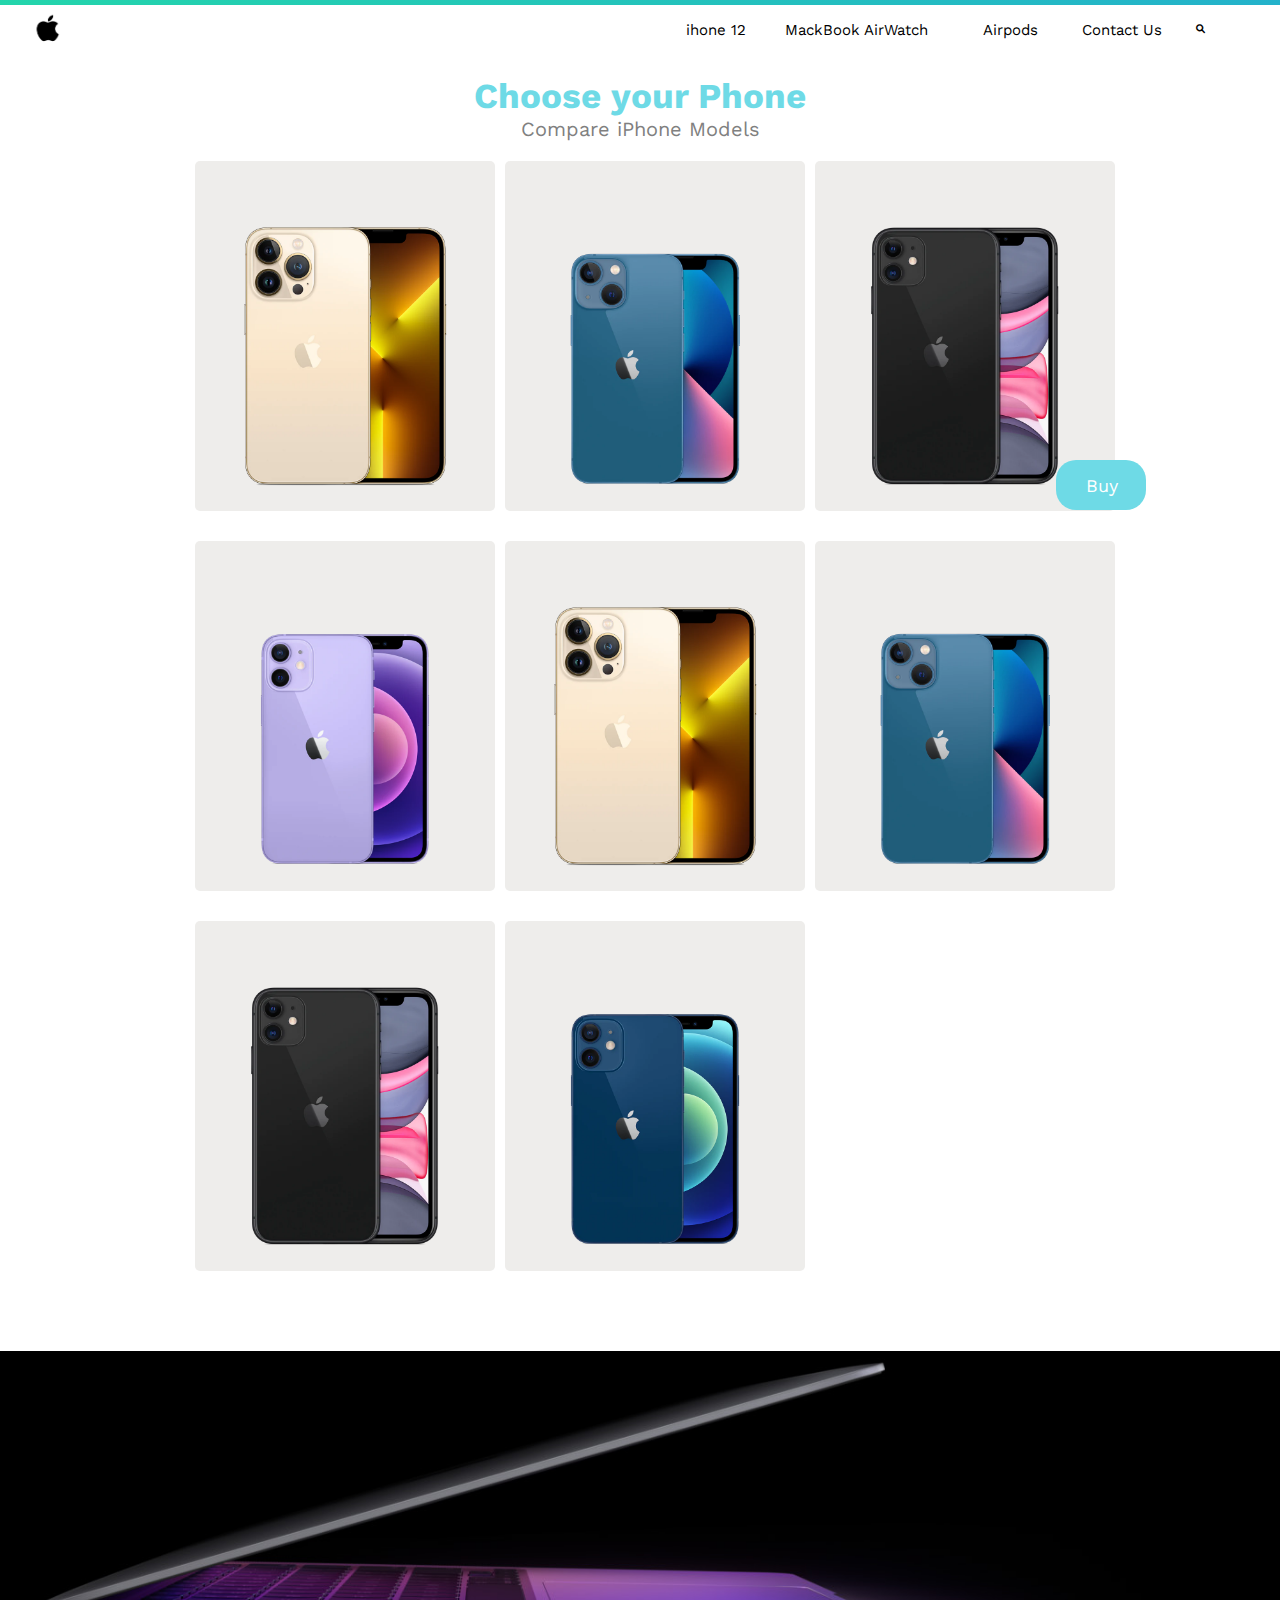
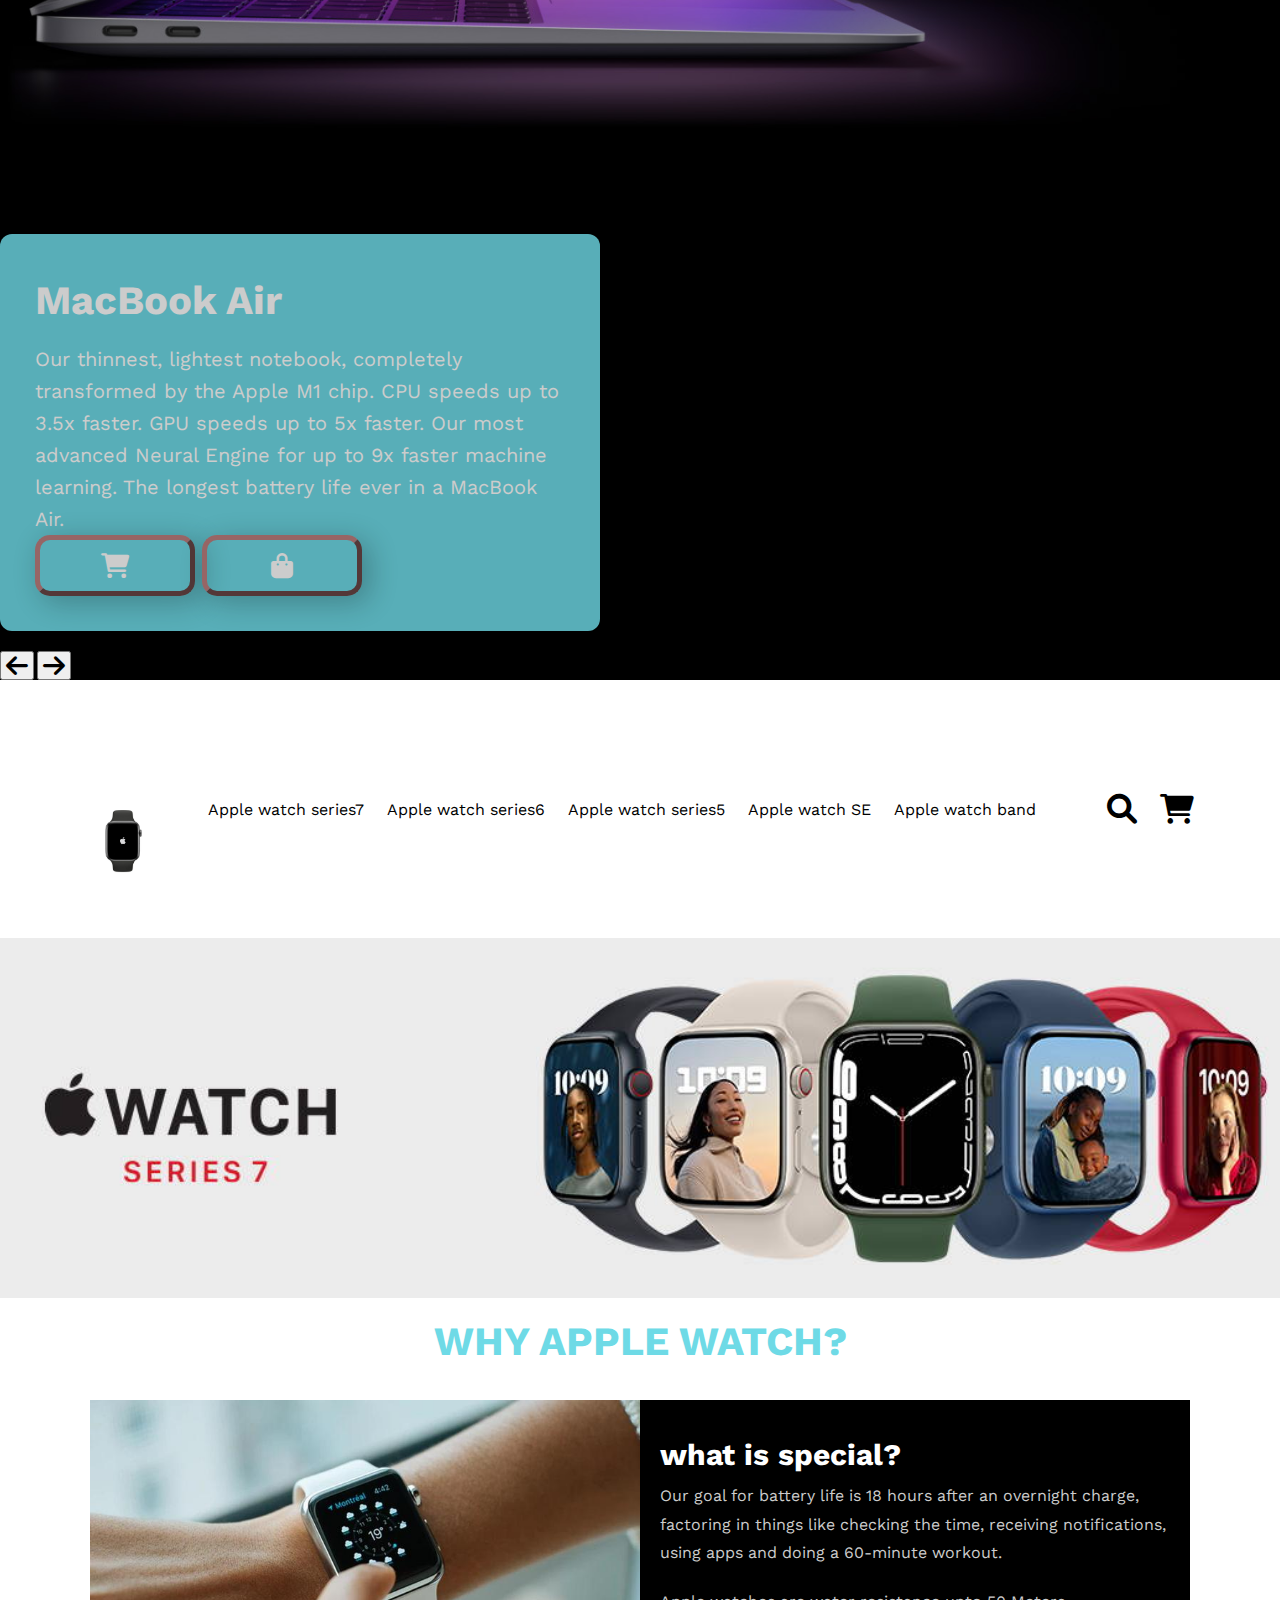
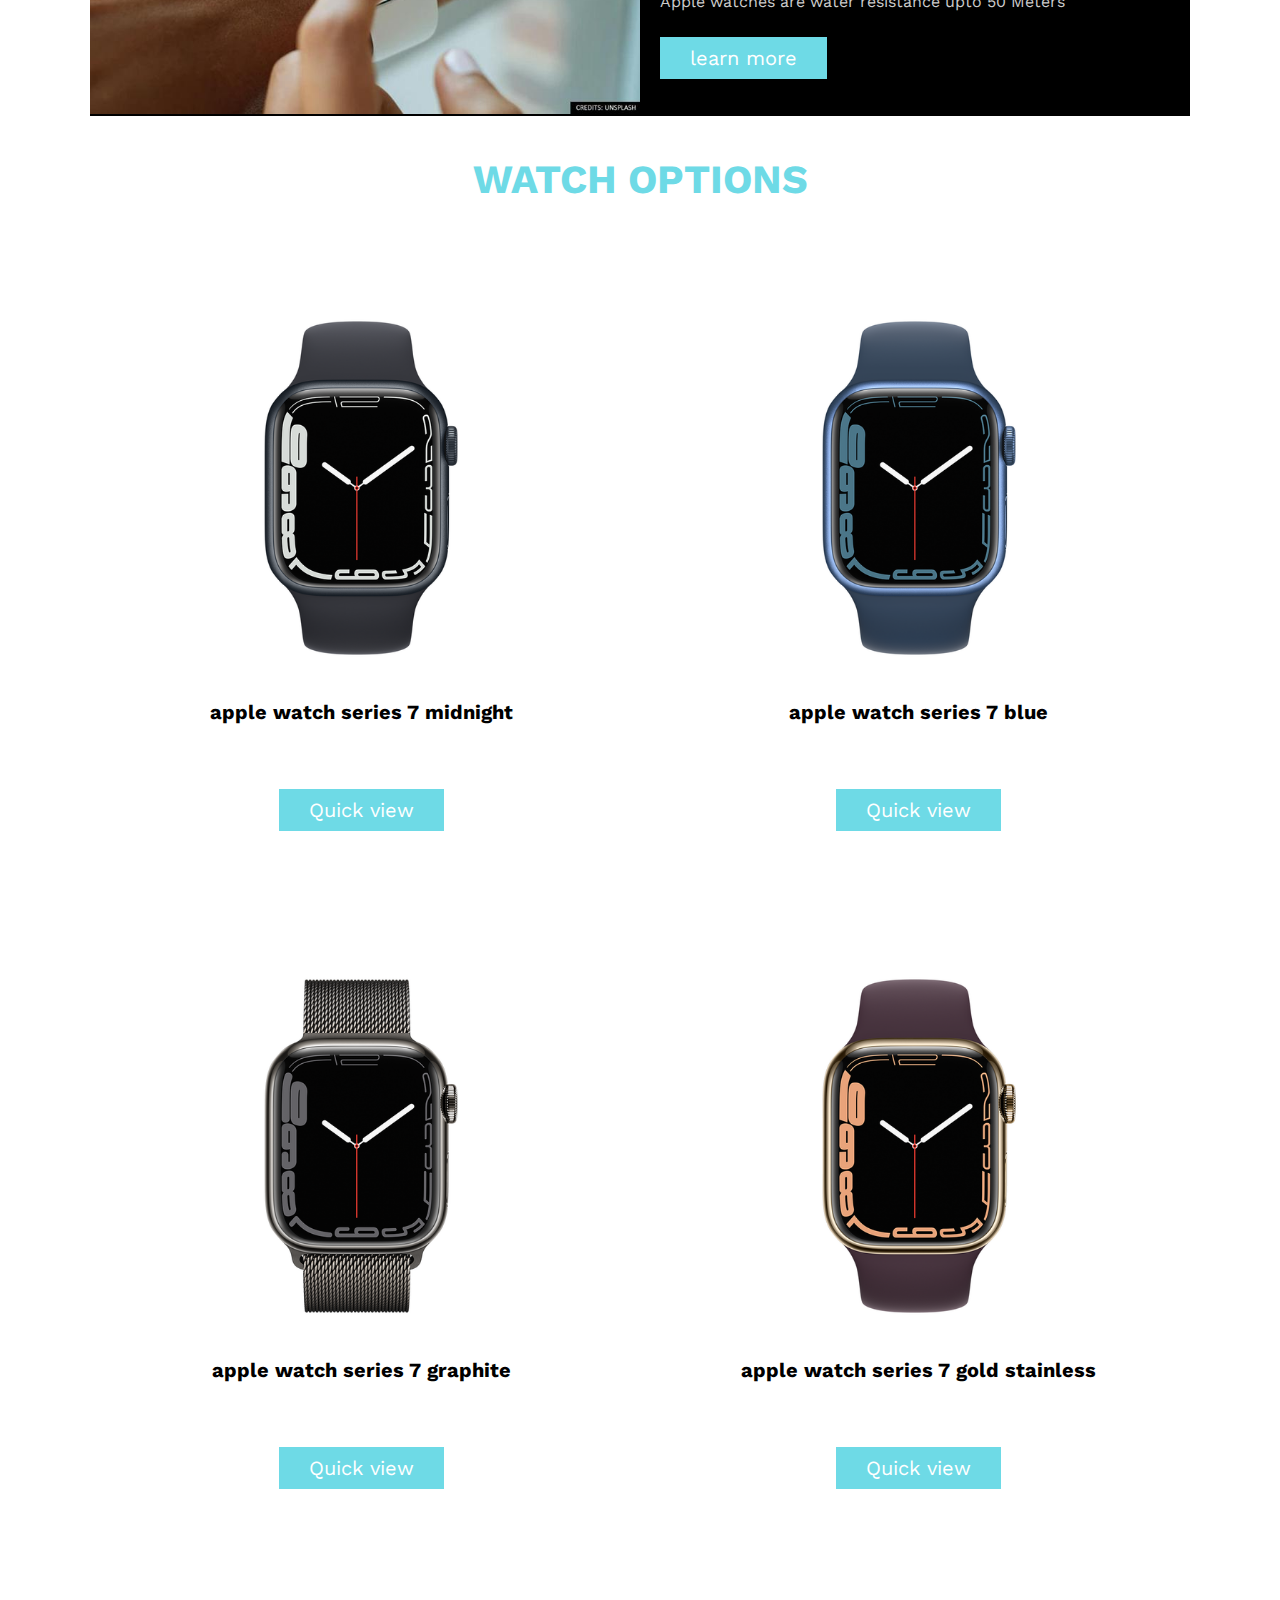
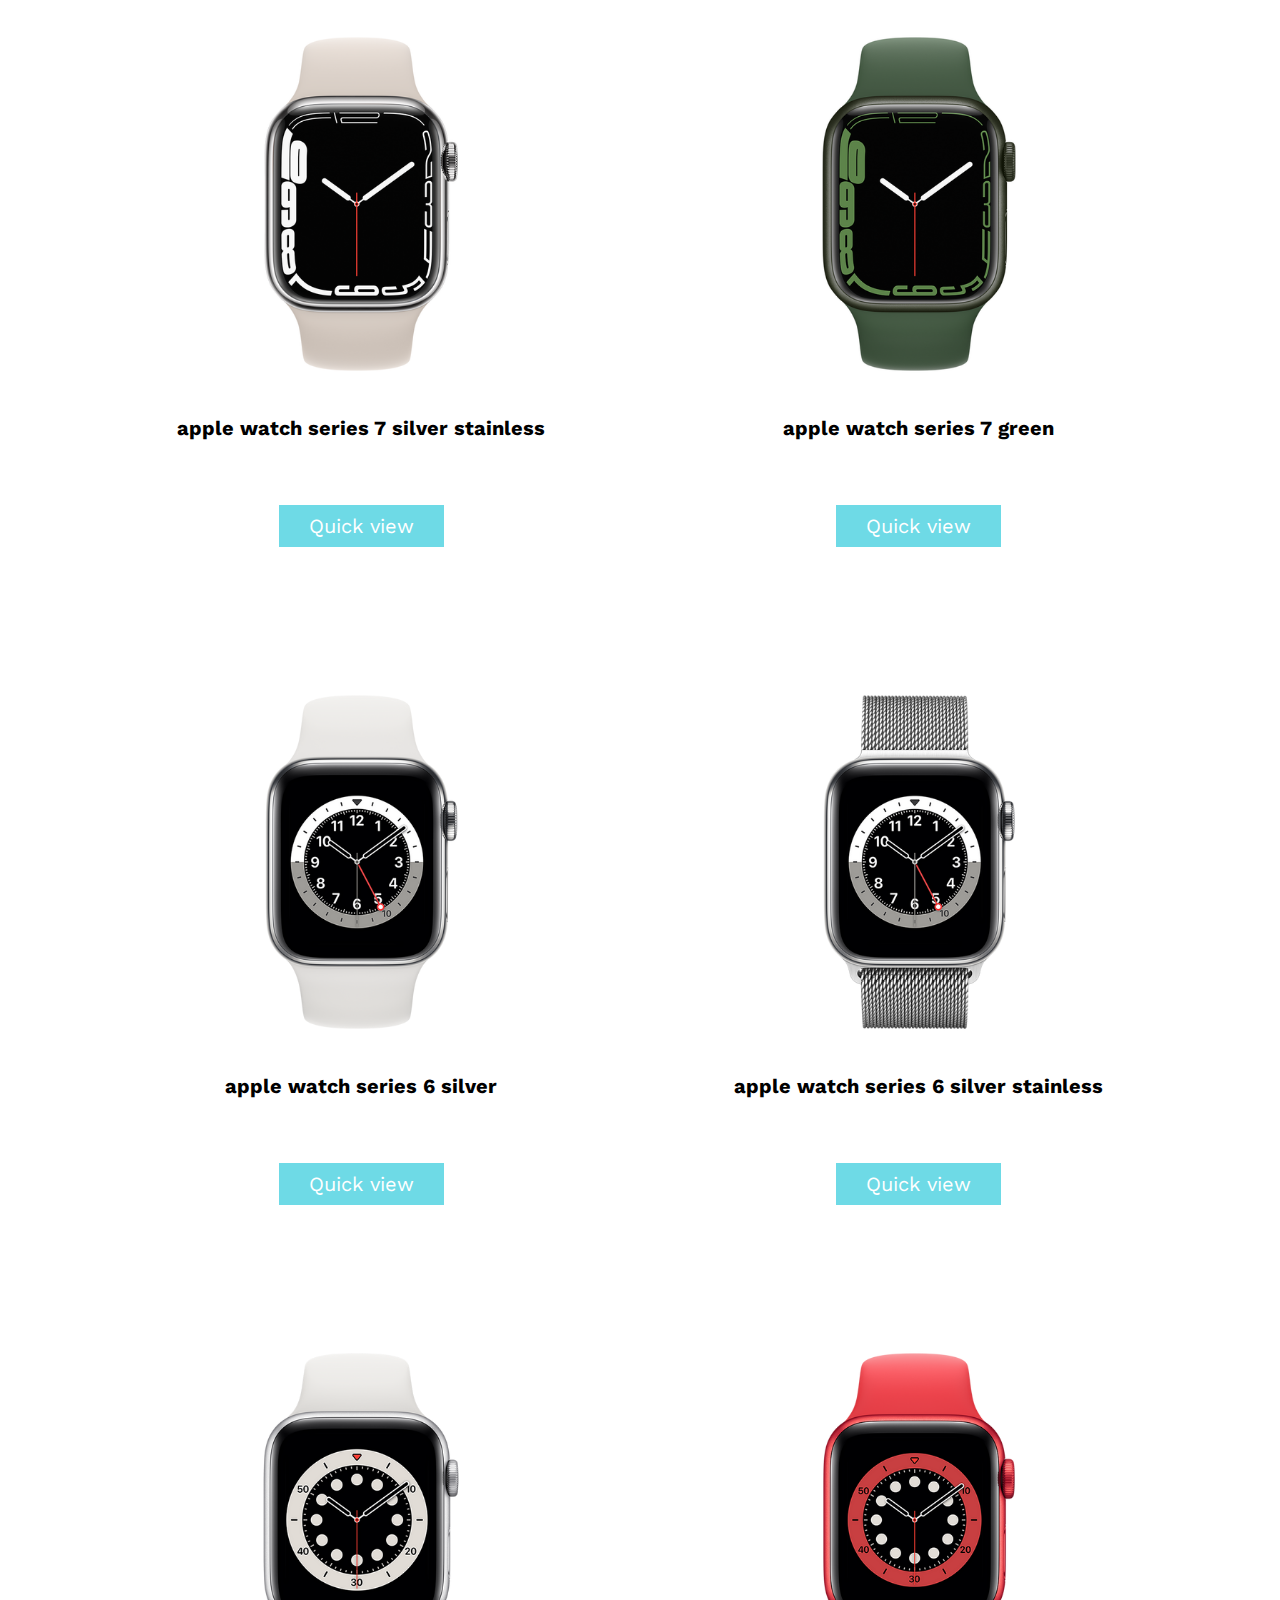
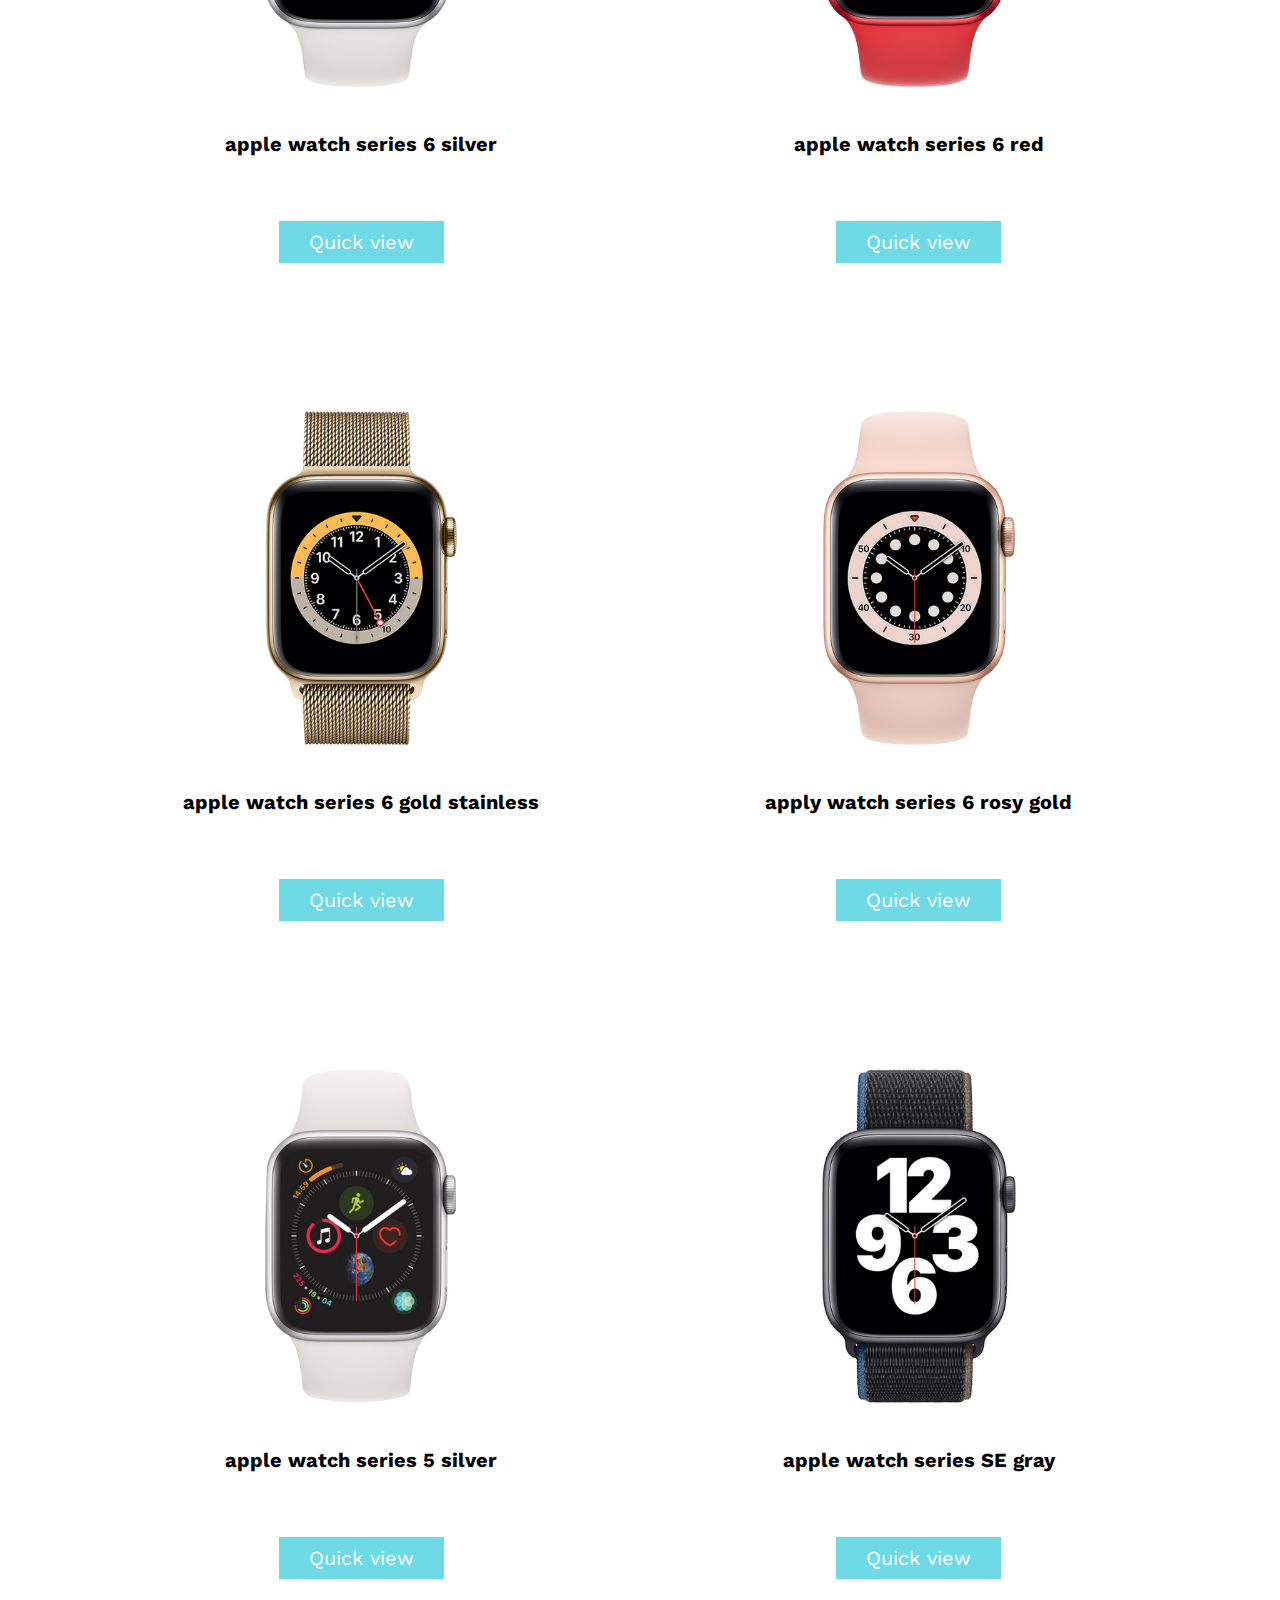
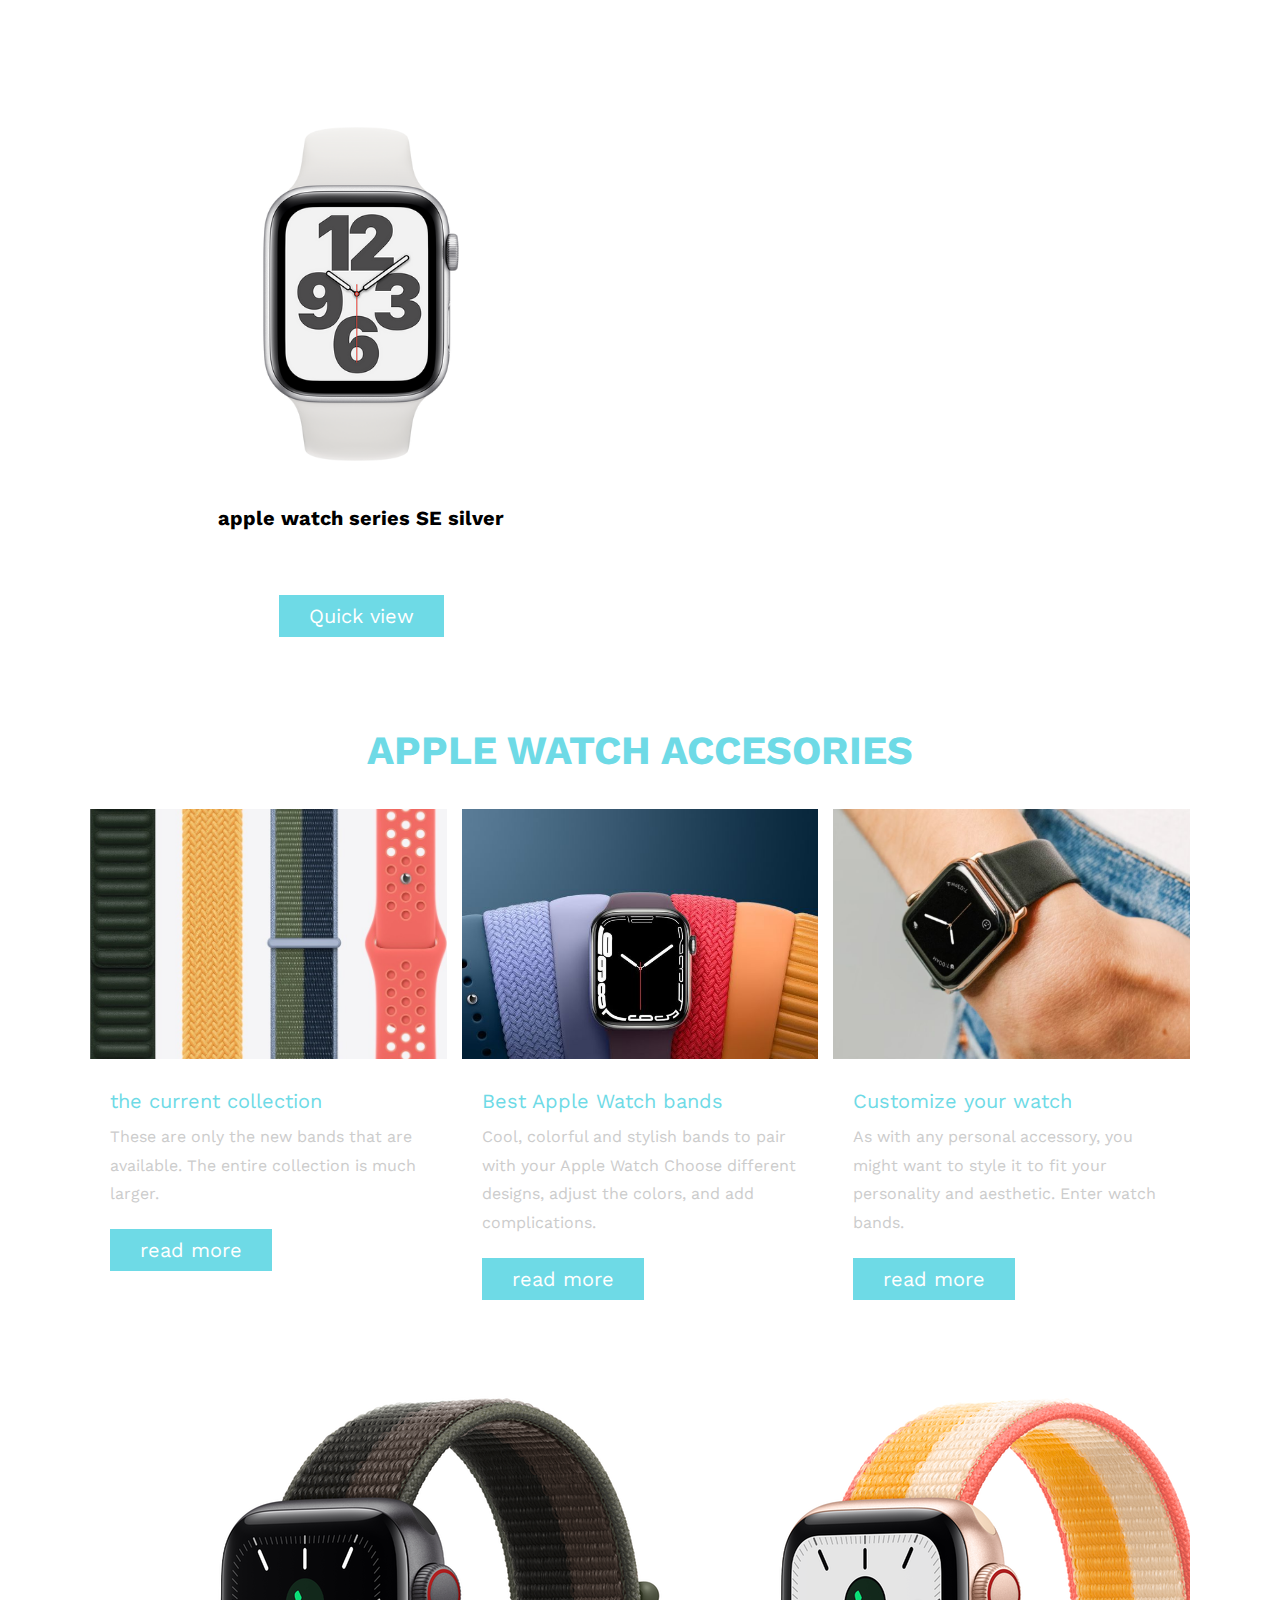
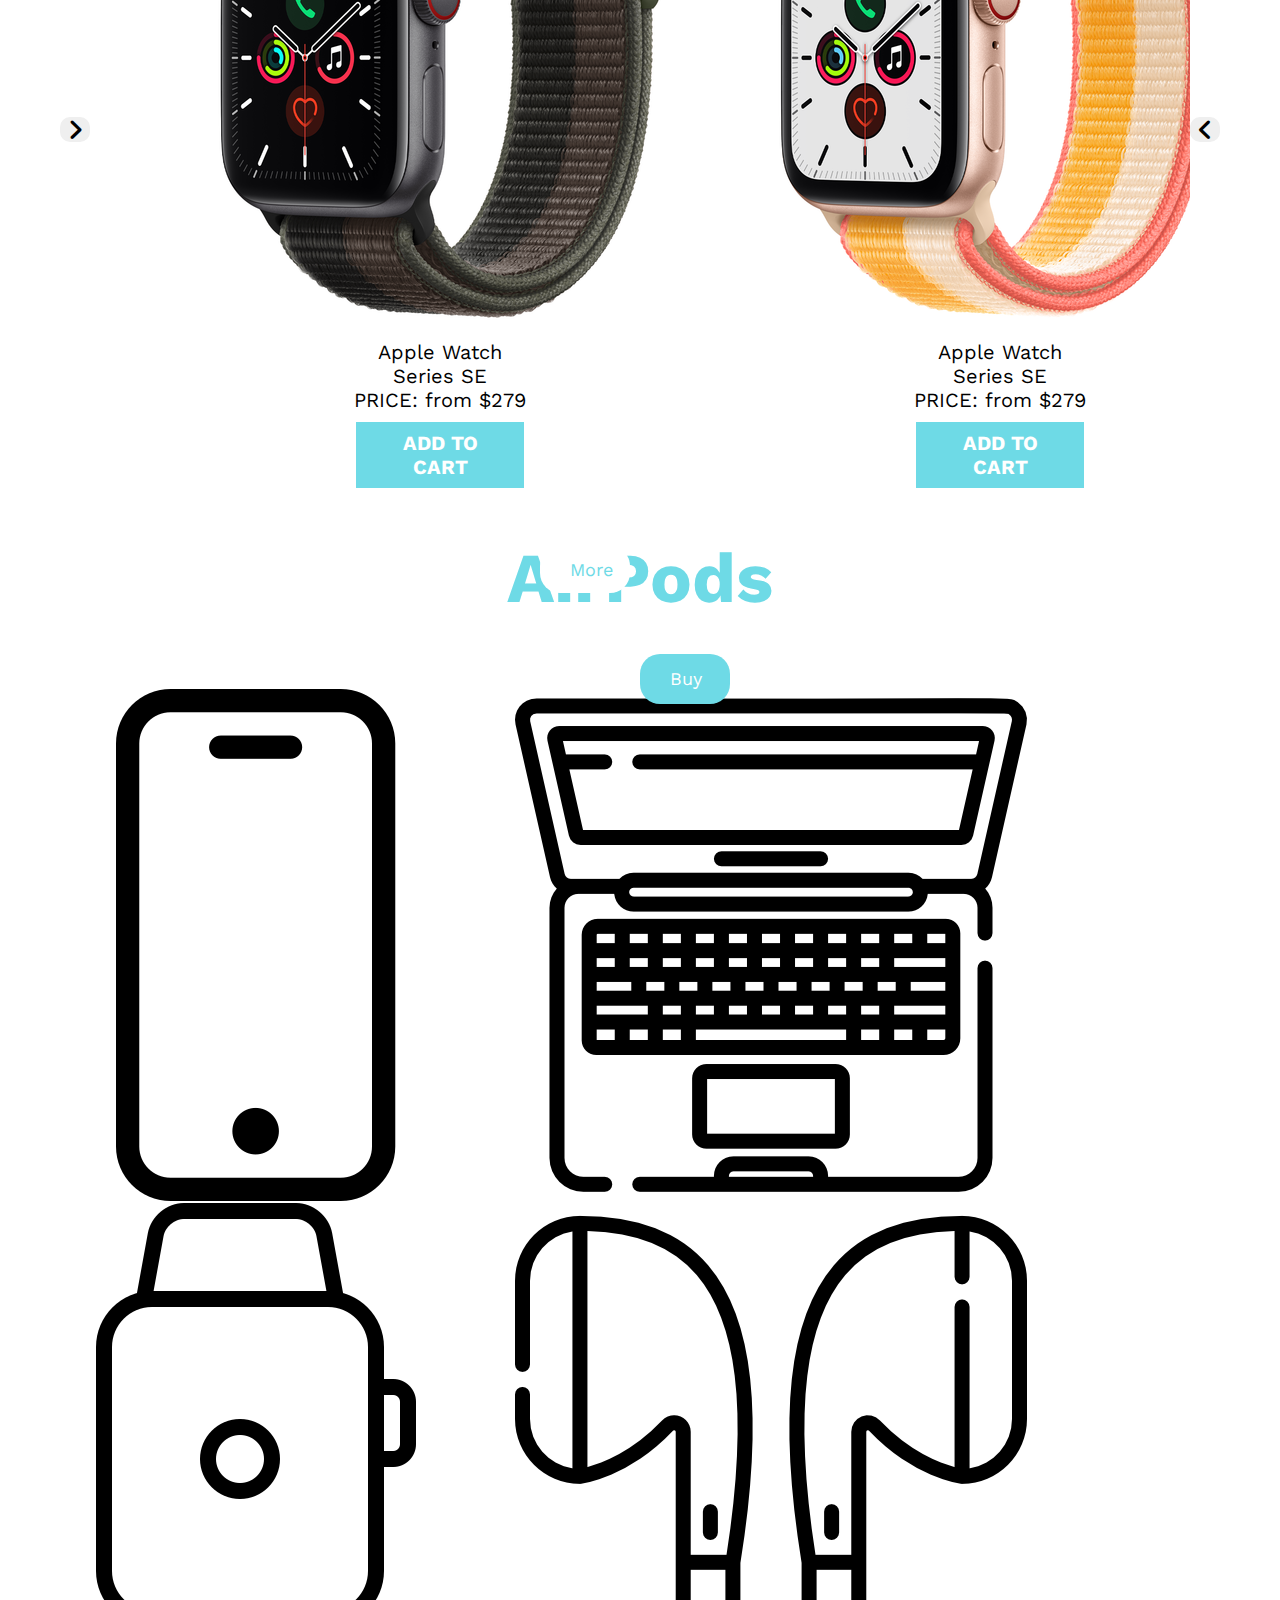
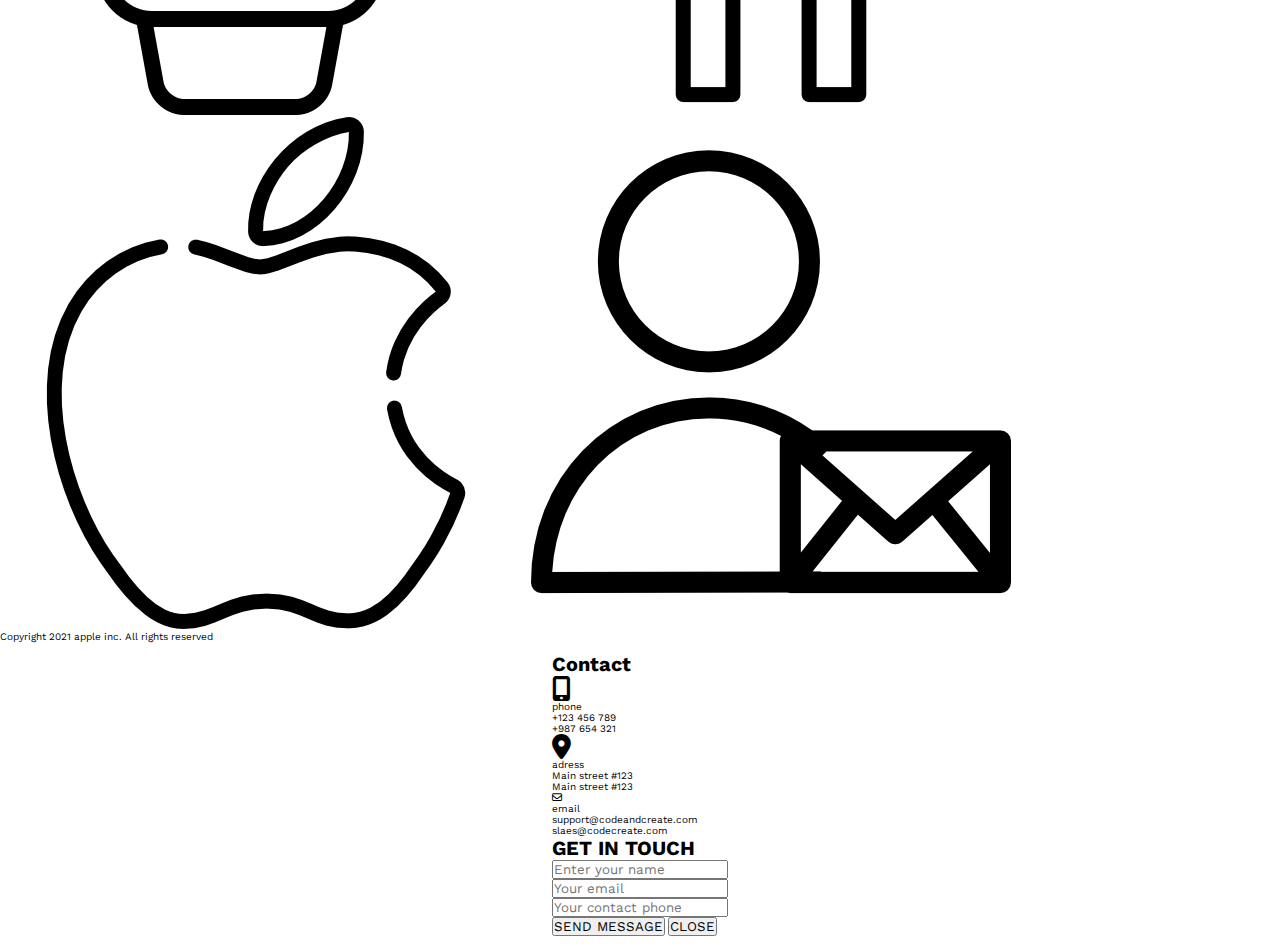
==== commit 4358016c: "button" ====
--- a/index.html
+++ b/index.html
@@ -5,6 +5,7 @@
     <meta charset="UTF-8">
     <meta http-equiv="X-UA-Compatible" content="IE=edge">
     <meta name="viewport" content="width=device-width, initial-scale=1.0">
+	<script src="https://ajax.googleapis.com/ajax/libs/jquery/3.5.1/jquery.min.js"></script>
     <link rel="stylesheet" href="style.css">
 	 <link rel="stylesheet" href="http://code.ionicframework.com/ionicons/2.0.1/css/ionicons.min.css">
     <link rel="stylesheet" href="https://cdnjs.cloudflare.com/ajax/libs/font-awesome/5.15.4/css/all.min.css">
@@ -14,7 +15,27 @@
 </head>
 
 <body>
-    <!-- Section 1 (Showcase) -->
+    <!-- Section 1 (Showcase) -->	 
+<div class="nav-wrapper">
+	<div class="grad-bar"></div>
+	<nav class="navbar">
+		<img width="100px" src="./img/appleLogo.png" alt="logo">
+		<div class="menu-toggle" id="mobile-menu">
+			<span class="bar"></span>
+			<span class="bar"></span>
+			<span class="bar"></span>
+		</div>
+		<ul class="nav no-search">
+			<li class="nav-item"><a href="#iphone">ihone 12</a></li>
+			<li class="nav-item"><a href="#laptop">MackBook Air</a></li>
+			<li class="nav-item"><a href="#applewatch">Watch</a></li>
+			<li class="nav-item"><a href="#airpods">Airpods</a></li>
+			<li class="nav-item"><a href="#myModal1" onclick="openModal()">Contact Us</a></li>
+			<i class="fas fa-search" id="search-icon"></i>
+			<input class="search-input" type="text" placeholder="Search..">
+		</ul>
+	</nav>
+</div>
     <!-- End Section 1 (Showcase) -->
 
     <!-- Section 2 (iPhone) -->
@@ -184,16 +205,14 @@
                     <p>iMac</p>
                     <p>From $1299</p>
                   </div>
-                </div>
-                
+                </div>                
                 <div class="grid-product">
                   <img src="https://store.storeimages.cdn-apple.com/4982/as-images.apple.com/is/imac-27-selection-hero-202008?wid=452&hei=420&fmt=jpeg&qlt=95&.v=1594932848000">
                   <div class="grid-detail">
                     <p>iMac Pro</p>
                     <p>From $1299</p>
                   </div>
-                </div>
-                
+                </div>                
                 <div class="grid-product">
                   <img src="https://store.storeimages.cdn-apple.com/4982/as-images.apple.com/is/mac-pro-hero-splitter?wid=493&hei=490&fmt=jpeg&qlt=95&.v=1572645163008">
                   <div class="grid-detail">
@@ -448,11 +467,8 @@
  <!-- blogs section starts  -->
 
  <section id="bands" class="blogs">
-
   <h1 class="heading"><span>Apple watch accesories</span> </h1>
-
   <div class="box-container">
-
       <div class="box">
           <div class="image">
               <img src="images/bands.jpeg" alt="">
@@ -464,7 +480,6 @@
               <a href="#" class="btn">read more</a>
           </div>
       </div>
-
       <div class="box">
           <div class="image">
               <img src="images/bands2.jpg" alt="">
@@ -476,7 +491,6 @@
               <a href="#" class="btn">read more</a>
           </div>
       </div>
-
       <div class="box">
           <div class="image">
               <img src="images/bands3.jpg" alt="">
@@ -488,9 +502,7 @@
               <a href="#" class="btn">read more</a>
           </div>
       </div>
-
   </div>
-
  </section>
 
  <!-- blogs section ends -->
@@ -663,26 +675,41 @@
 
     <!-- Section 5 (AirPods) -->
 	<section class="section-airpods" id="airpods">
-		<div class="parent">
+		<div class="airods-container">
 			<h1>AirPods</h1>
-			<div class="box bg-white">
-				<i class="ion-navicon"></i>
-				<div class="img1">
-					<img src="https://lookagain.scene7.com/is/image/OttoUK/553w/airpods-pro-by-apple~39X306FRSP.jpg" alt="">
+			<div class="parent">
+				<div class="parent-inner">
+					<div class="parent-white">
+						<div class="box bg-white">
+							<div class="img1">
+								<img src="https://lookagain.scene7.com/is/image/OttoUK/553w/airpods-pro-by-apple~39X306FRSP.jpg" alt="">
+							</div>
+							<a href="/buy-section project/index.html">
+								<button type="button" class="btn btn-info">Buy</button>
+							</a>
+						</div>
+					</div>
+					<div class="parent-blue">
+						<div class="box bg-blue">
+							<a href="/24/index.html">
+								<button type="button" class="btn btn-light">More</button>
+							</a>
+						   <div class="img1">
+								<img src="https://www.dimprice.com/image/cache/png/apple-airpods-pro/Apple-airpods-pro-02-550x550.png"
+											class="airpods-img-2" alt="">
+							</div>
+						
+						</div>
+					</div>
 				</div>
+
 				<a href="/buy-section project/index.html">
 					<button type="button" class="btn btn-info">Buy</button>
 				</a>
+
 			</div>
-			<div class="box bg-blue">
-				<a href="/24/index.html">
-					<button type="button" class="btn btn-light">Learn More</button>
-				</a>
-				<img src="https://www.dimprice.com/image/cache/png/apple-airpods-pro/Apple-airpods-pro-02-550x550.png"
-					class="airpods-img-2" alt="">
-			</div>
-	
 		</div>
+
 	</section>
     <!-- End Section 5 (Airpods) -->
    
--- a/style.css
+++ b/style.css
@@ -20,10 +20,227 @@
     --white-color:#fff;
     --black-color:#000;
 }
-/* <!-- Section 1 (Showcase) -->
-<!-- End Section 1 (Showcase) --> */
+/* <!-- Section 1 (Showcase) --> */
+ .nav-wrapper {
+  width: 100%;
+  position: -webkit-sticky; /* Safari */
+  position: sticky;
+  top: 0;
+  background-color: #fff;
+  z-index: 9999;
+}
+.grad-bar {
+  width: 100%;
+  height: 5px;
+  background: linear-gradient(-45deg, #EE7752, #E73C7E, #23A6D5, #23D5AB);
+  background-size: 400% 400%;
+  	-webkit-animation: gradbar 15s ease infinite;
+	-moz-animation: gradbar 15s ease infinite;
+	animation: gradbar 15s ease infinite;
+}
+.nav-wrapper .navbar {
+  display: grid;
+  grid-template-columns: 1fr 3fr;
+  align-items: center;
+  height: 50px;
+  overflow: hidden; 
+}
+
+.nav-wrapper .navbar img {
+  height: 35px;
+  width: auto;
+  justify-self: start;
+  margin-left: 20px;
+}
+
+.nav-wrapper .navbar ul {
+  list-style: none;
+  display: grid;
+  grid-template-columns: repeat(6,1fr);
+  justify-self: end;
+  
+}
+
+.nav-item a {
+  color: #000;
+  font-size: 1.5rem;
+  font-weight: 400;
+  text-decoration: none;
+  transition: color 0.3s ease-out;
+}
+
+.nav-item a:hover {
+  color: #3498db;
+}
+#search-icon {
+  font-size: 0.9rem;
+  margin-top: 3px;
+  margin-left: 15px;
+  transition: color 0.3s ease-out;
+}
+
+#search-icon:hover {
+  color: #3498db;
+  cursor: pointer;
+}
+
+.nav-wrapper .search {
+  transform: translate(-35%);
+  -webkit-transform: translate(-35%);
+  transition: transform 0.7s ease-in-out;
+  color: #3498db;
+}
+
+.no-search {
+  transform: translate(0);
+  transition: transform 0.7s ease-in-out;
+}
+
+.search-input {
+  position: absolute;
+  top: -4px;
+  right: -125px;
+  opacity: 0;
+  z-index: -1;
+  transition: opacity 0.6s ease;
+}
+
+.search-active {
+  opacity: 1;
+  z-index: 0;
+}
+
+.nav-wrapper input {
+  border: 0;
+  border-left: 1px solid #ccc;
+  border-radius: 0; /* FOR SAFARI */
+  outline: 0;
+  padding: 5px;
+}
+.menu-toggle .bar{
+  width: 25px;
+  height: 3px;
+  background-color: #3f3f3f;
+  margin: 5px auto;
+  -webkit-transition: all 0.3s ease-in-out;
+  -o-transition: all 0.3s ease-in-out;
+  transition: all 0.3s ease-in-out;
+}
+
+.menu-toggle {
+  justify-self: end;
+  margin-right: 25px;
+  display: none;
+}
+
+.menu-toggle:hover{
+  cursor: pointer;
+}
+
+#mobile-menu.is-active .bar:nth-child(2){
+  opacity: 0;
+}
+
+#mobile-menu.is-active .bar:nth-child(1){
+  -webkit-transform: translateY(8px) rotate(45deg);
+  -ms-transform: translateY(8px) rotate(45deg);
+  -o-transform: translateY(8px) rotate(45deg);
+  transform: translateY(8px) rotate(45deg);
+}
+
+#mobile-menu.is-active .bar:nth-child(3){
+  -webkit-transform: translateY(-8px) rotate(-45deg);
+  -ms-transform: translateY(-8px) rotate(-45deg);
+  -o-transform: translateY(-8px) rotate(-45deg);
+  transform: translateY(-8px) rotate(-45deg);
+}
+@-webkit-keyframes gradbar {
+	0% {
+		background-position: 0% 50%
+	}
+	50% {
+		background-position: 100% 50%
+	}
+	100% {
+		background-position: 0% 50%
+	}
+}
+
+@-moz-keyframes gradbar {
+	0% {
+		background-position: 0% 50%
+	}
+	50% {
+		background-position: 100% 50%
+	}
+	100% {
+		background-position: 0% 50%
+	}
+}
+
+@keyframes gradbar {
+	0% {
+		background-position: 0% 50%
+	}
+	50% {
+		background-position: 100% 50%
+	}
+	100% {
+		background-position: 0% 50%
+	}
+}
+ 
+@media only screen and (max-width: 720px) {    
+     
+  .nav-wrapper .navbar ul {
+    display: flex;
+    flex-direction: column;
+    position: fixed;
+    justify-content: start;
+    top: 55px;
+    background-color: #fff;
+    width: 100%;
+    height: calc(100vh - 55px);
+    transform: translate(-101%);
+    text-align: center;
+    overflow: hidden;
+  }
+  
+  .nav-wrapper .navbar li {
+	 font-size: 15px;
+    padding: 15px;
+  }
+  
+  .nav-wrapper .navbar li:first-child {
+    margin-top: 50px;
+  }
+  
+  .nav-wrapper .navbar li a {
+    font-size: 1rem;
+  }
+   
+  .menu-toggle, .bar {
+    display: block;
+    cursor: pointer;
+  }
+  
+ .nav-wrapper .mobile-nav {
+  transform: translate(0%)!important;
+}
+   
+#search-icon {
+    display: none;
+  }
+  
+.nav-wrapper .search-input {
+  display: none;
+ }
+  
+}
+/* <!-- End Section 1 (Showcase) -->  */
  
 /* <!-- Section 2 (iPhone) */
+ 
 a{
 	color: inherit;
 	text-decoration: none;
@@ -47,6 +264,7 @@
 }
 .iphone-header>h1{
 	font-size: 35px;
+	color: #6edae6;
 }
 .iphone-header>p{
 	font-size: 20px;
@@ -84,7 +302,7 @@
 .iphone-back>h4{
 	font-size: 20px;
 	margin-top: 100px;
-	color: #091353;
+	color: #6edae6;
 }
 .iphone-back>p{
 	margin-top: 14px;
@@ -92,18 +310,18 @@
 	font-weight: bold;
 }
 .iphone-back i{
-	color: #091353;
+	color: #6edae6;
 	font-size: 30px;
 	margin-top: 12px;
 }
 .iphone-back a{
-	border: 1px solid #091353;
+	border: 1px solid #6edae6;
 	padding: 8px 12px;
 	margin-top: 14px;	
 	font-size: 12px;
 }
 .iphone-back a>i{
- color: #091353;
+ color: #6edae6;
  font-size: 15px;
  margin-left: 10px;
 }
@@ -189,20 +407,20 @@
     transition: all 0.7s ease-in-out 0.5s;
 }
 
-.btns button#next {
+.slider.btns button#next {
     position: absolute;
     top: 50%;
     right: 15px;
 
 }
 
-.btns button#prev {
+.slider.btns button#prev {
     position: absolute;
     top: 50%;
     left: 15px;
 }
 
-.btns button {
+.slider.btns button {
     border: 2px solid white;
     background-color: transparent;
     color: var(--white-color);
@@ -213,7 +431,7 @@
 
 }
 
-.btns button:hover {
+.slider.btns button:hover {
     background-color: var(--white-color);
     color: #333;
     -webkit-transform: scale(1.5,1.5);
@@ -834,81 +1052,48 @@
 }
  /* End Section 4 (Apple watch)  */
 
+
+
 /* <!-- Section 5 (AirPods)  */
- .bg-white i{
-    float: left;
-    /*margin-left: 0;*/
-    padding-left: 120px;
-    cursor: pointer;
-    font-size: 30px;
-    
-}
-.parent h1{
-    margin:0;
-    padding-bottom: 10px;
-    transform: translateX(4500%);;
+.section-airpods h1{
     line-height: 80px; 
     font-weight: bold;
-    color: rgb(240, 240, 240);
+    color: #6edae6;
     font-size: 70px; 
     text-align: center;
-    width: 10px;
-    border: 5px;
-    /*padding: 5px;*/
-    max-width: 90%;
-    text-align: center;
-    /*border: 1px solid;*/
-    display: inline-block;
- 
-}
-.bg-white img{
-    padding-left: 0;  
-    margin-left: 0px 0px 0px 30px;
-	     
-}
-
-.btn{
- 
-    background-color: #6edae6;
-    color:#FFF;
-    display: inline-block;
+}
+.parent-inner{
+	margin: 0 auto;
+	display: flex;
+ }
+.bg-white .img1{
+   width: 100%;
+}
+.parent .btn{ 
     border: none;
-    cursor: pointer;
-    
-    
-    /*padding: 16px 30px;
-  
-    /*transition: transform 0.2s ease-in;
-    cursor: pointer;
-    text-align: center;  
-    border: none;
-    display: inline-block;
-    margin: auto;
-    width: 15*/
-    
-}
-.btn-hover {
+}
+.parent .btn:hover {
     transform: translateY(-15px);
 }
-.btn-info{
-    float: left;
-    width:90px;
-            height:50px;
-            position: relative;
-            /*top: 0;*/
-            bottom: 175px;
-            left: 82.5%;
-           margin-top: -100px;
-            margin-right: -100px;
-            text-align: center;
-            border-radius: 20px;
-  
-}
-.btn-light{
-    float:left;
+.btn-info{ 
+   width:90px;
+   height:50px;
+   position: absolute;
+   bottom: 175px;
+   left: 82.5%;
+   top: 50%;
+   margin-right: -100px;
+   text-align: center;
+   border-radius: 20px;
+   font-size: 18px;
+}
+.btn-light{   
     background-color: #fff;
     color: #6edae6;
     width:90px;
+    height: 47px;
+
+<<<<<<< HEAD
             height:50px;
             position: relative;
             top: 70%;
@@ -917,22 +1102,45 @@
             margin-left: -100px;
             border-radius: 20px;
             text-align: center;
-}
-.parent{
-    
+=======
+   height:50px;
+   position: absolute;
+   top: 70%;
+   left: 22%;
+   margin-top: -100px;
+   margin-left: -100px;
+   border-radius: 20px;
+	font-size: 18px;
+>>>>>>> c54b6ce0f6553b2e800b2414908fe47a2c805fd4
+}
+.parent{    
     padding: 2em;
     display: flex;
     text-align: center;
-    }
+}
  
 .bg-white{
+	position: relative;
+   background-color: #fff;
+   color: #6edae6;
+
+}
+.bg-blue{
+	position: relative;
+   background-color: #6edae6;
+   color: #fff;
+}
+ 
+@media only screen and (max-width: 900px){
+.parent-inner{
+	display: block;
+}
+.btn-light{
     background-color: #fff;
     color: #6edae6;
-
-}
-.bg-blue{
-    background-color: #6edae6;
-    color: #fff;
+    width: 150px;
+    height: 90px;
+
 }
 
 
@@ -1050,7 +1258,7 @@
       color: rgb(251, 251, 251);
   }
   
-  button{           
+  .fill-contact button{           
   color: rgb(124, 63, 0);
   padding: 3px 7px;
   width: 250px;
@@ -1058,10 +1266,10 @@
   text-align: center;  
   cursor: pointer;  
   }
-  button:hover { 
+  .fill-contact button:hover { 
    background-color: rgb(53, 49, 49); 
   } 
-  input {
+  .Contact input {
    width: 250px;
    display: inline-block;
    box-sizing: border-box;
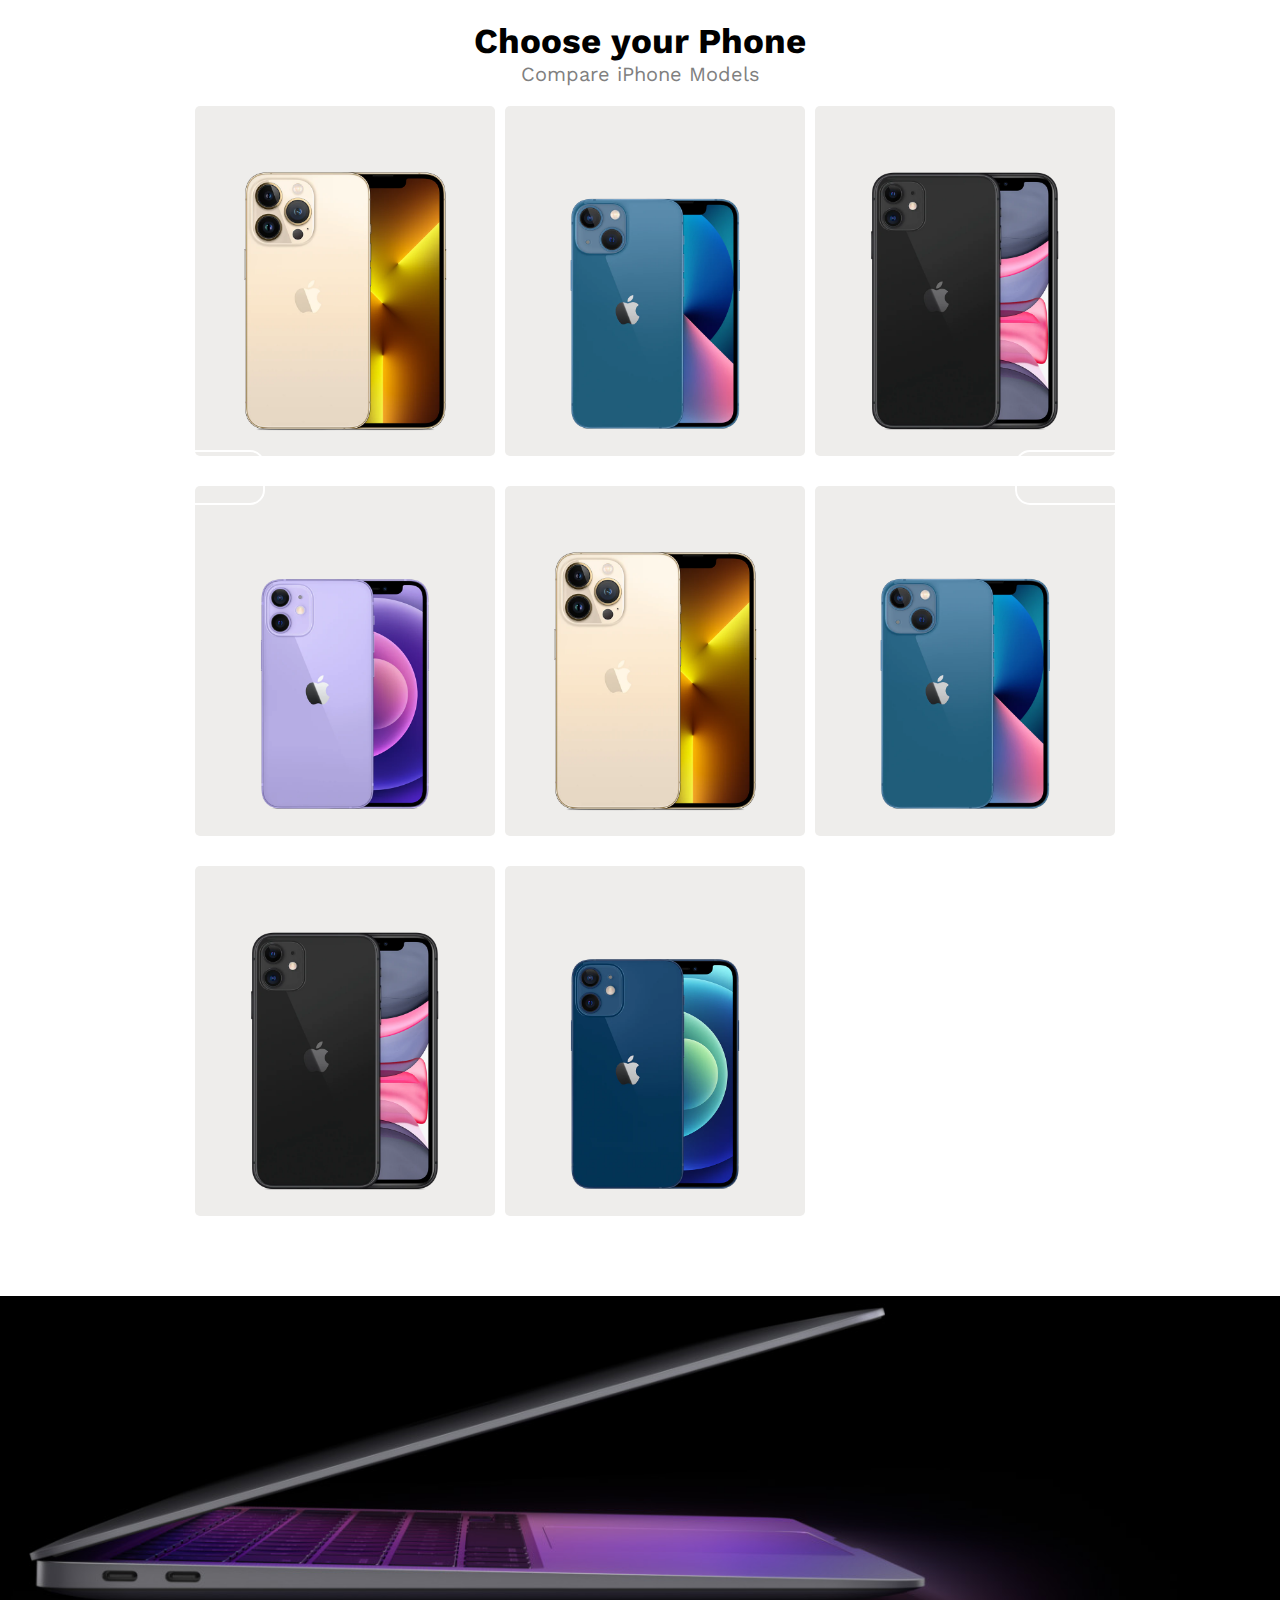
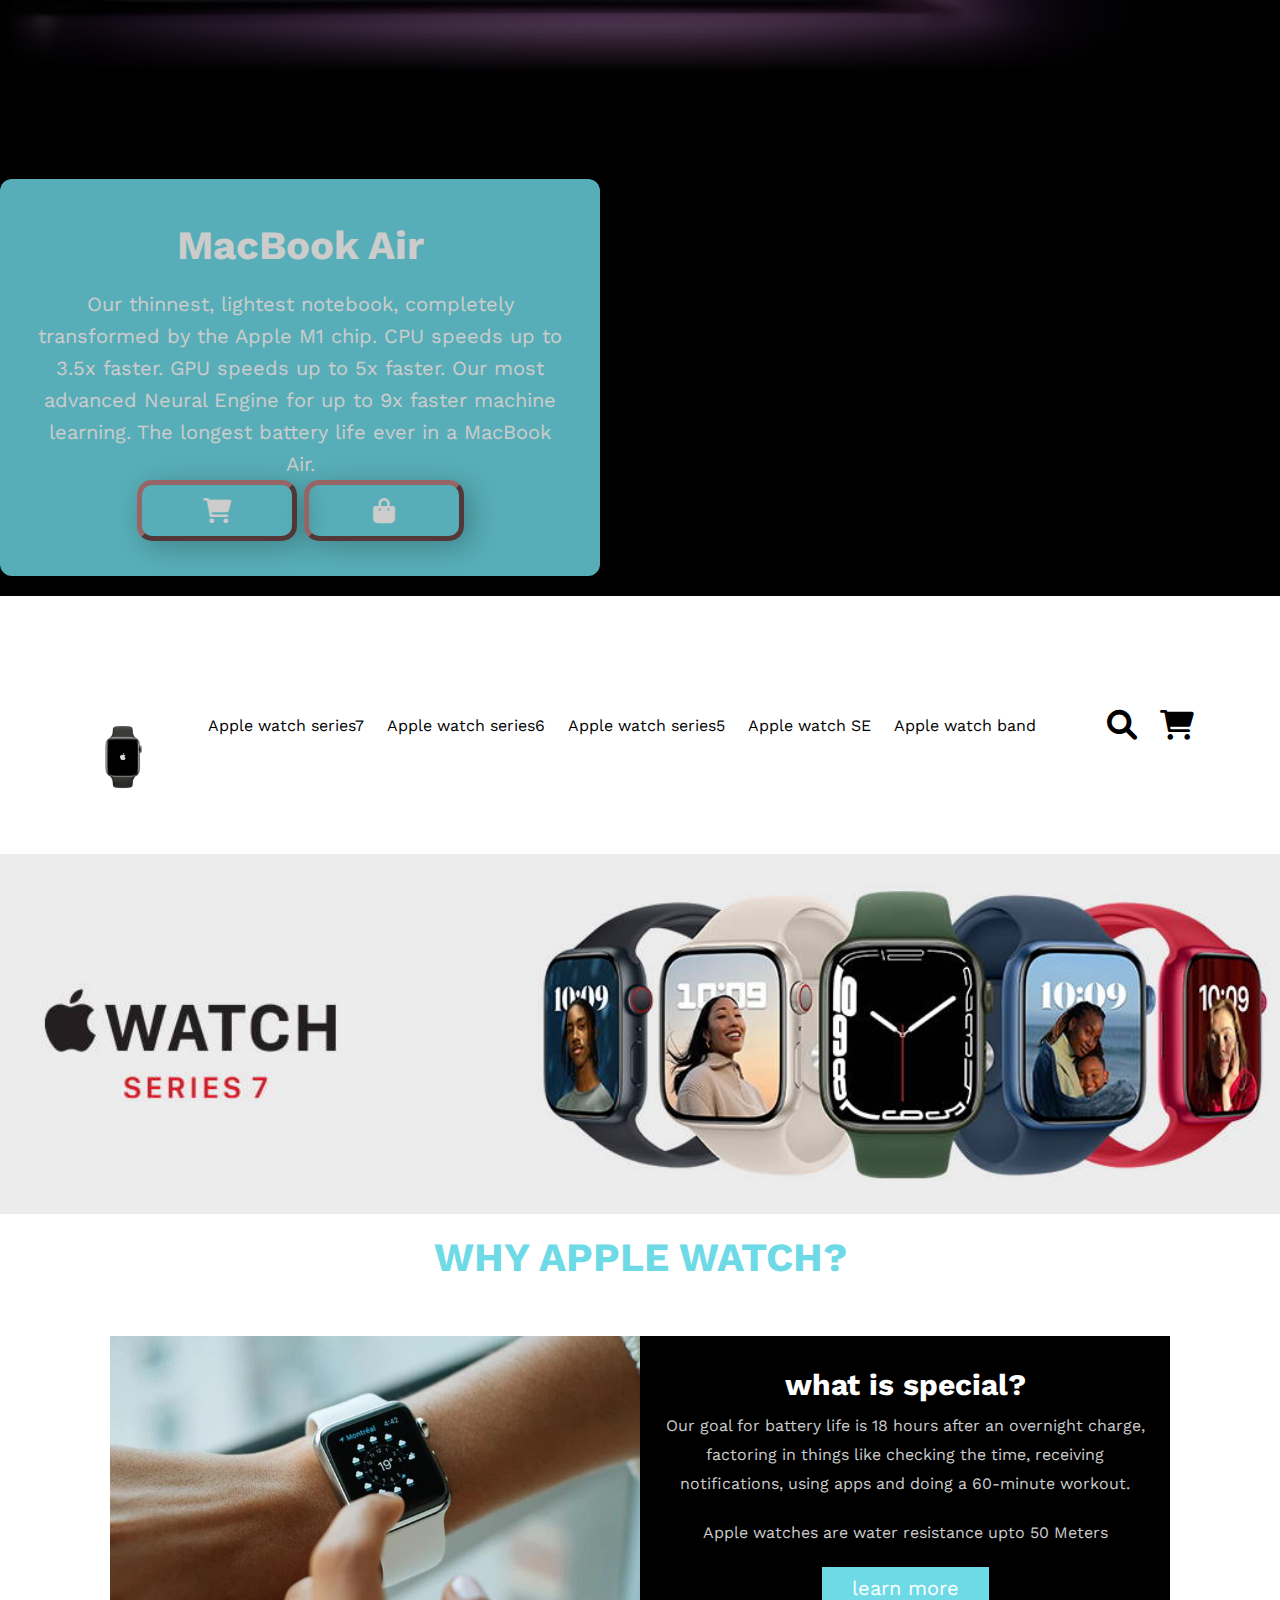
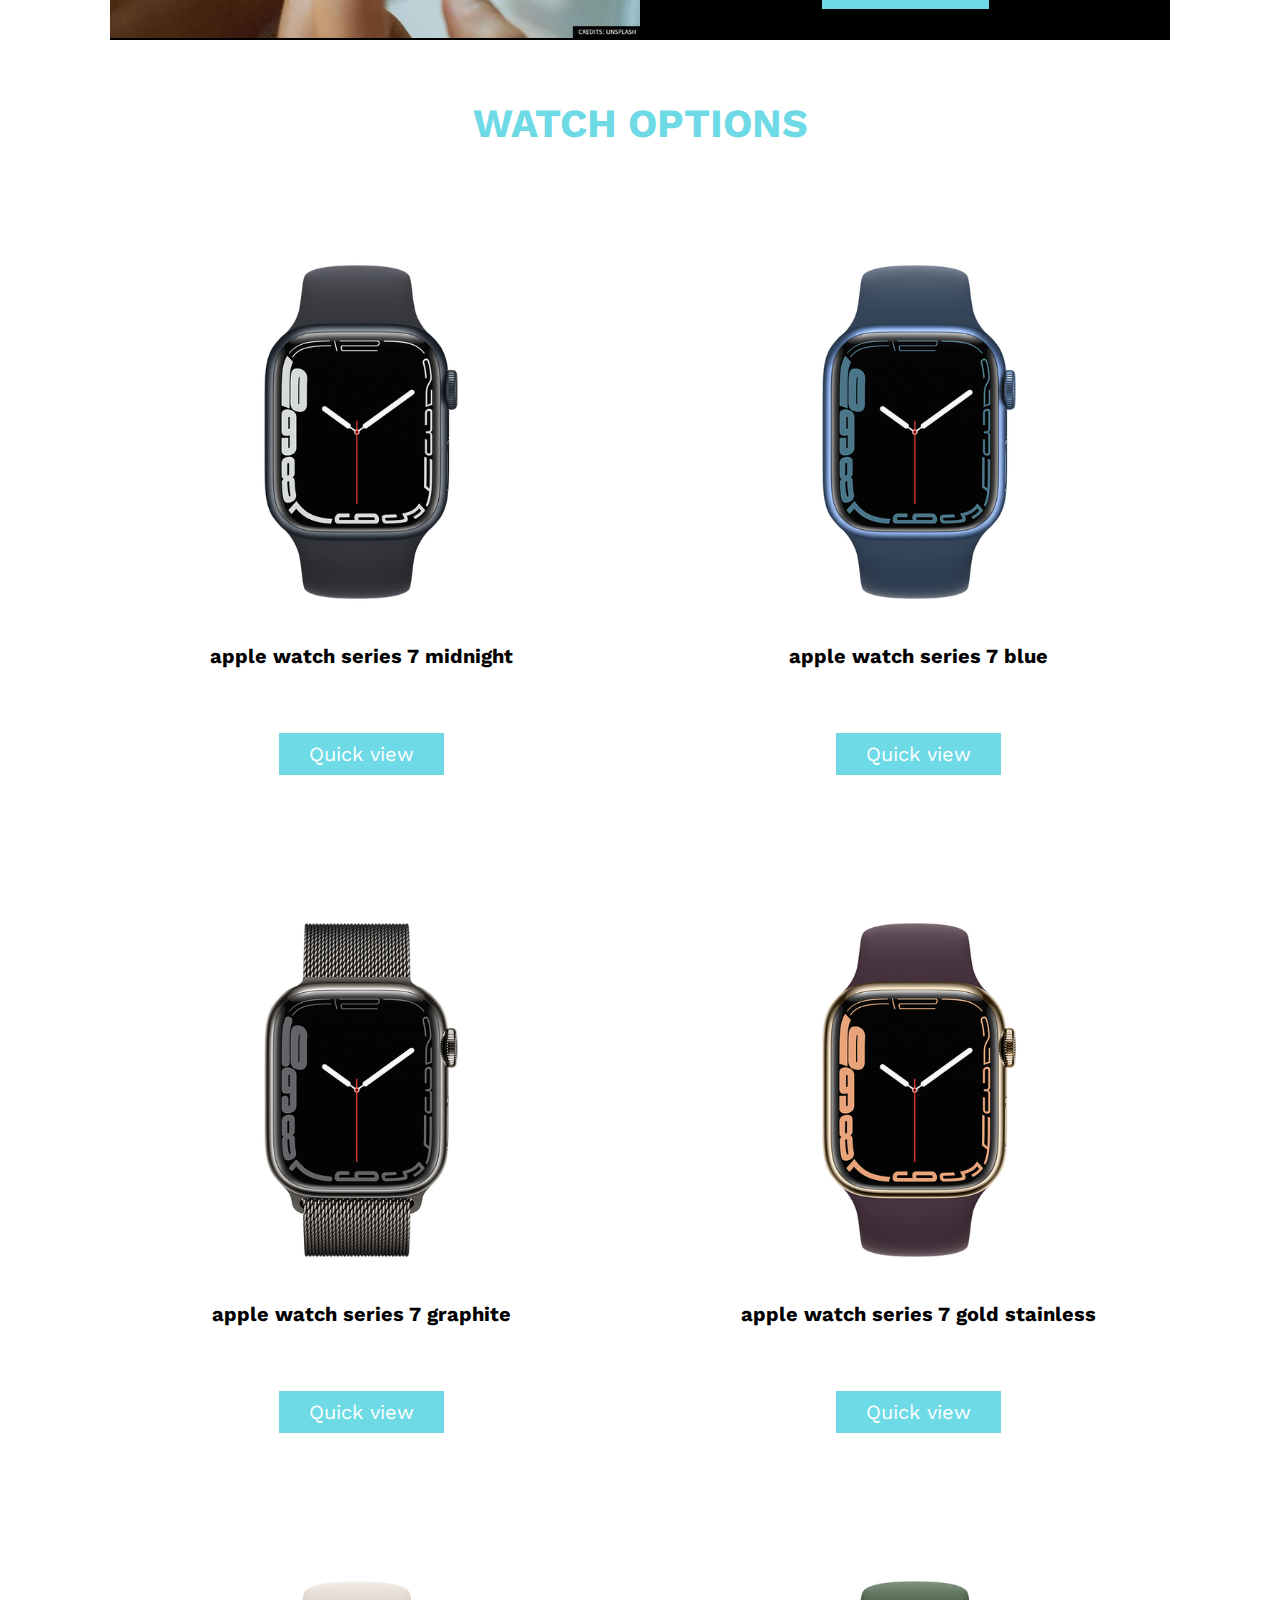
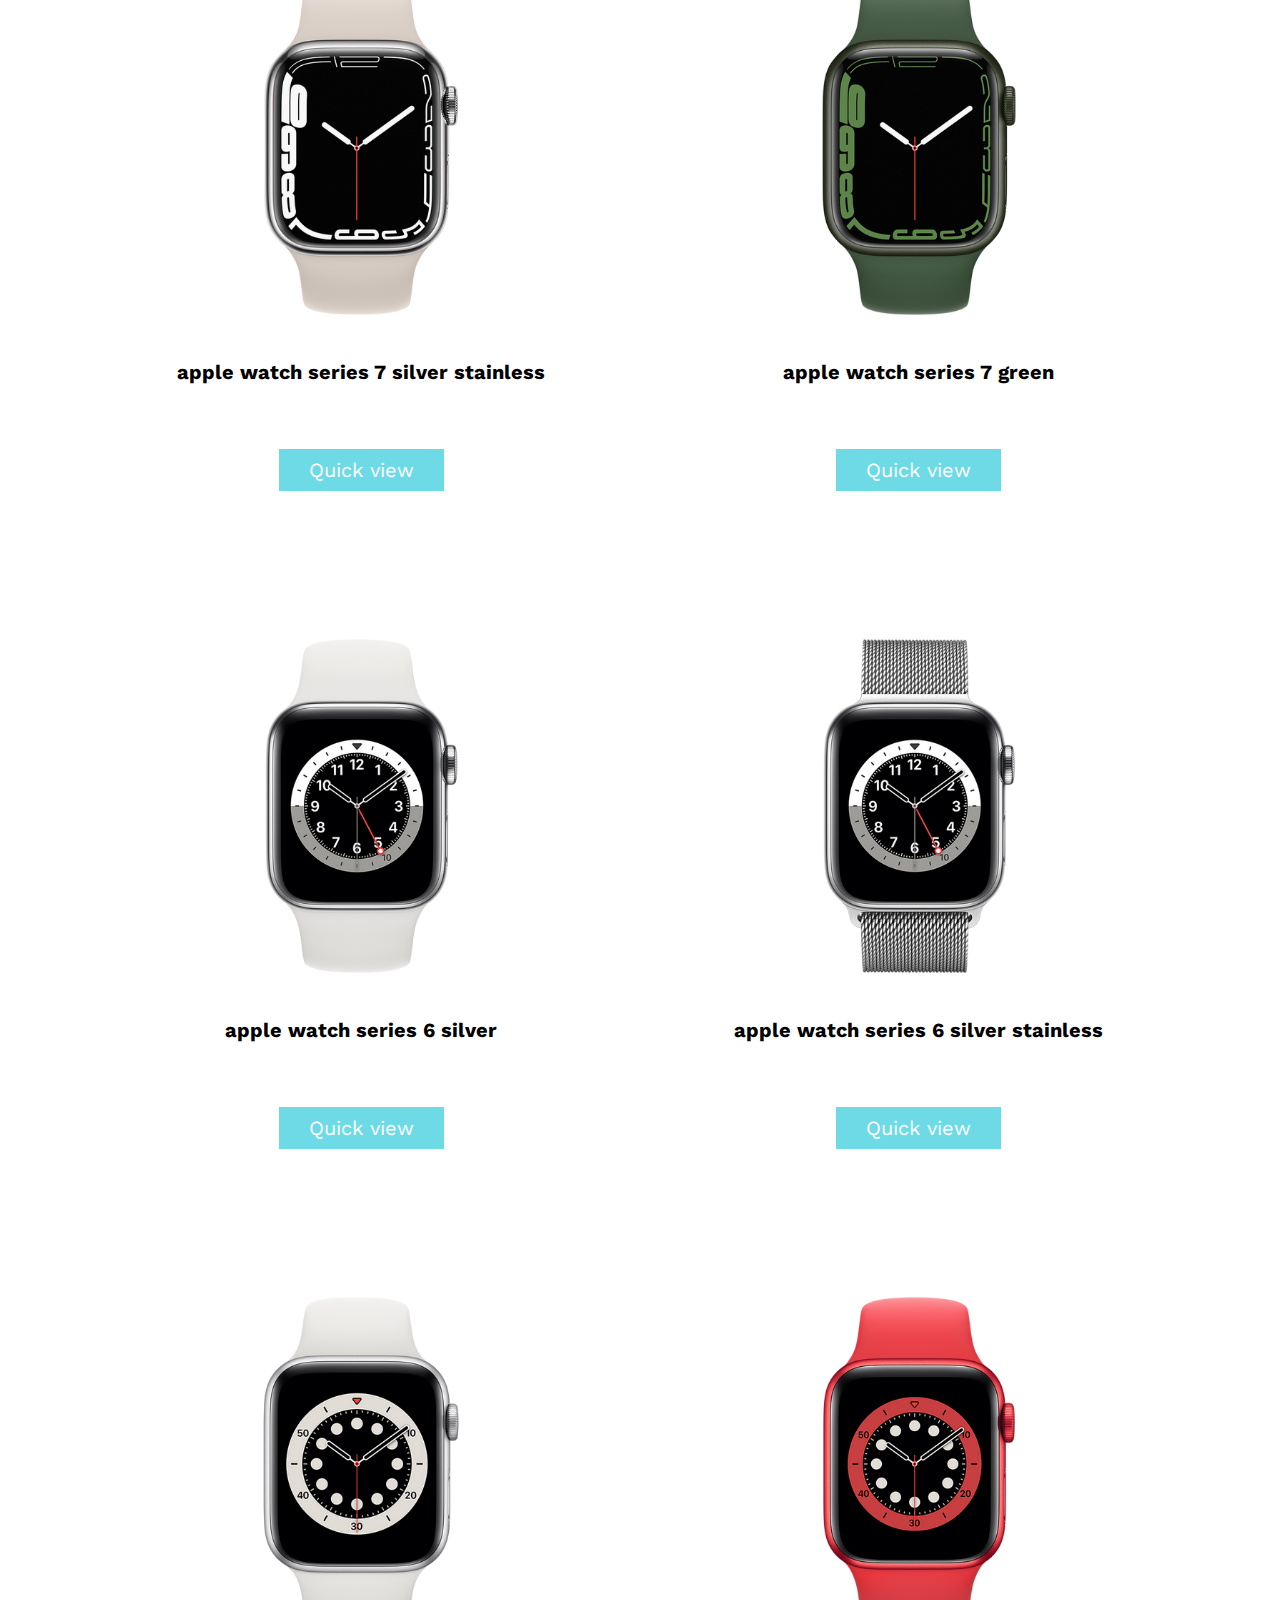
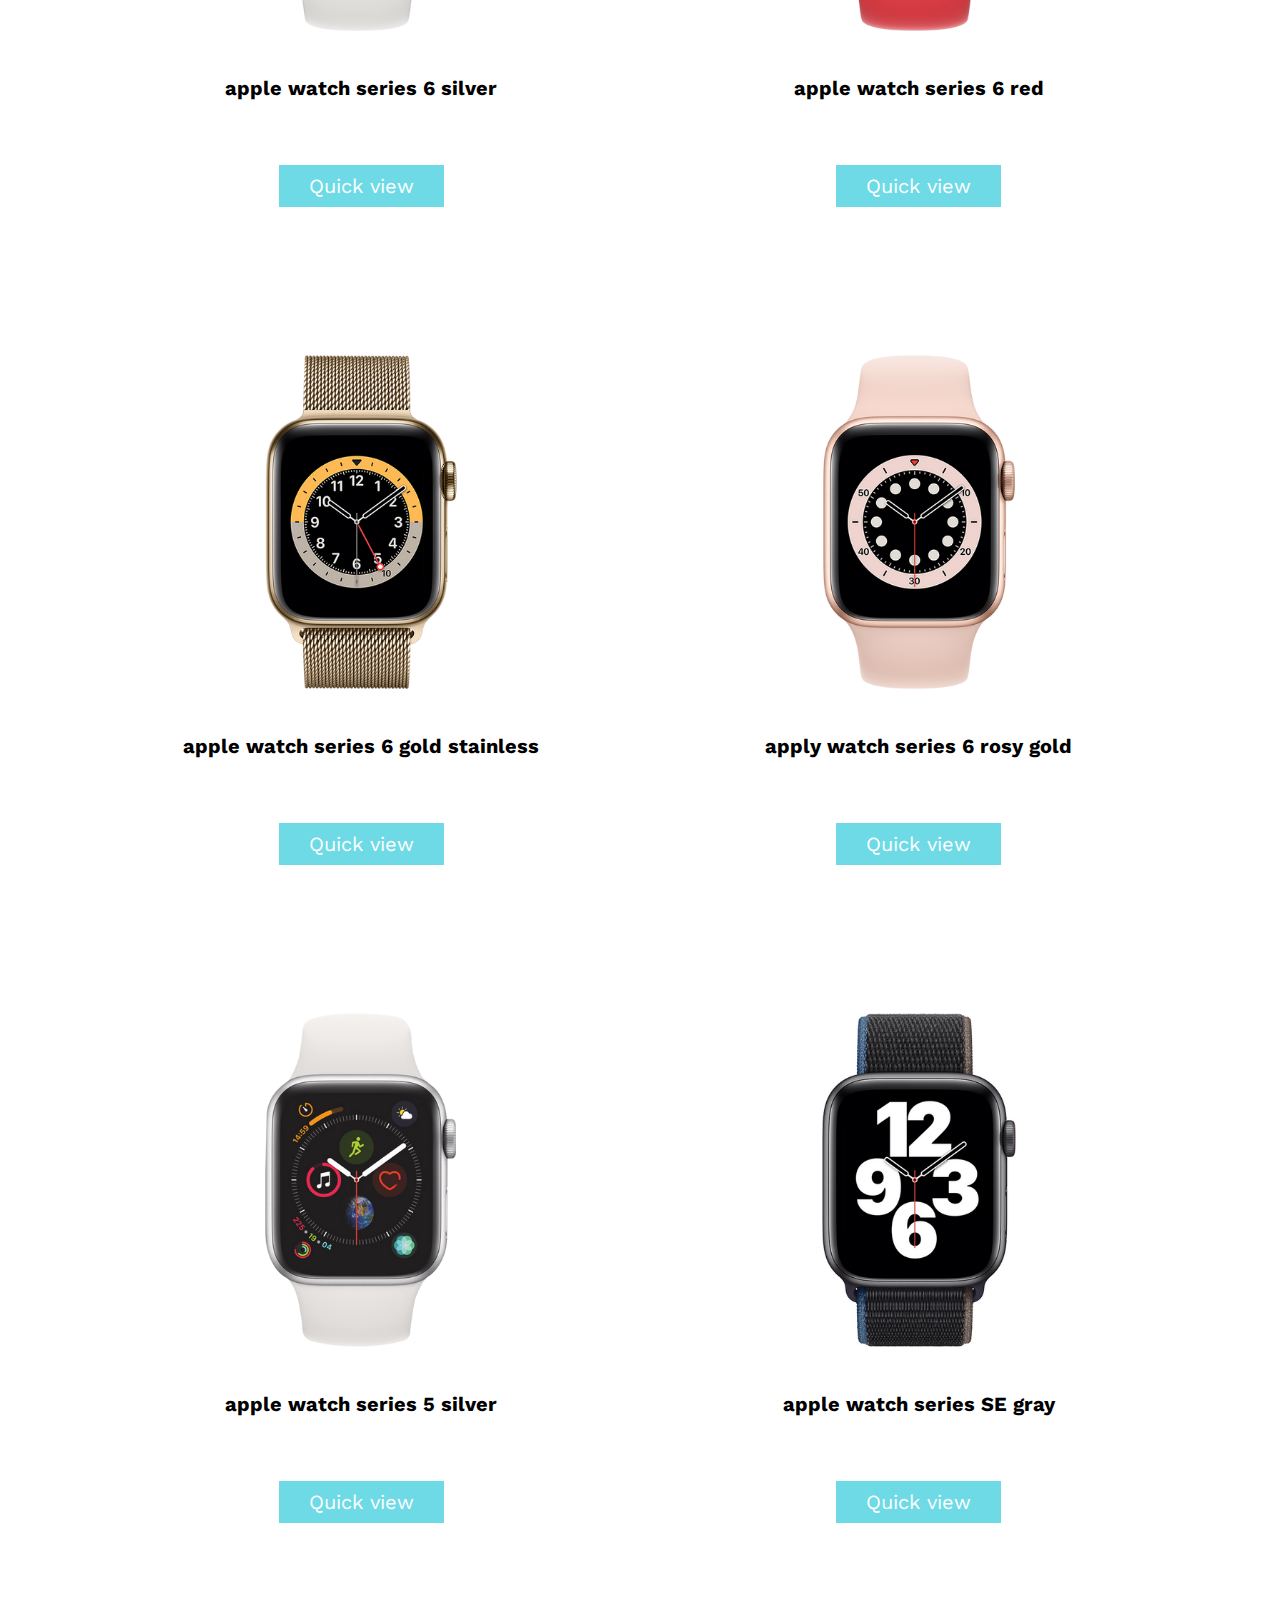
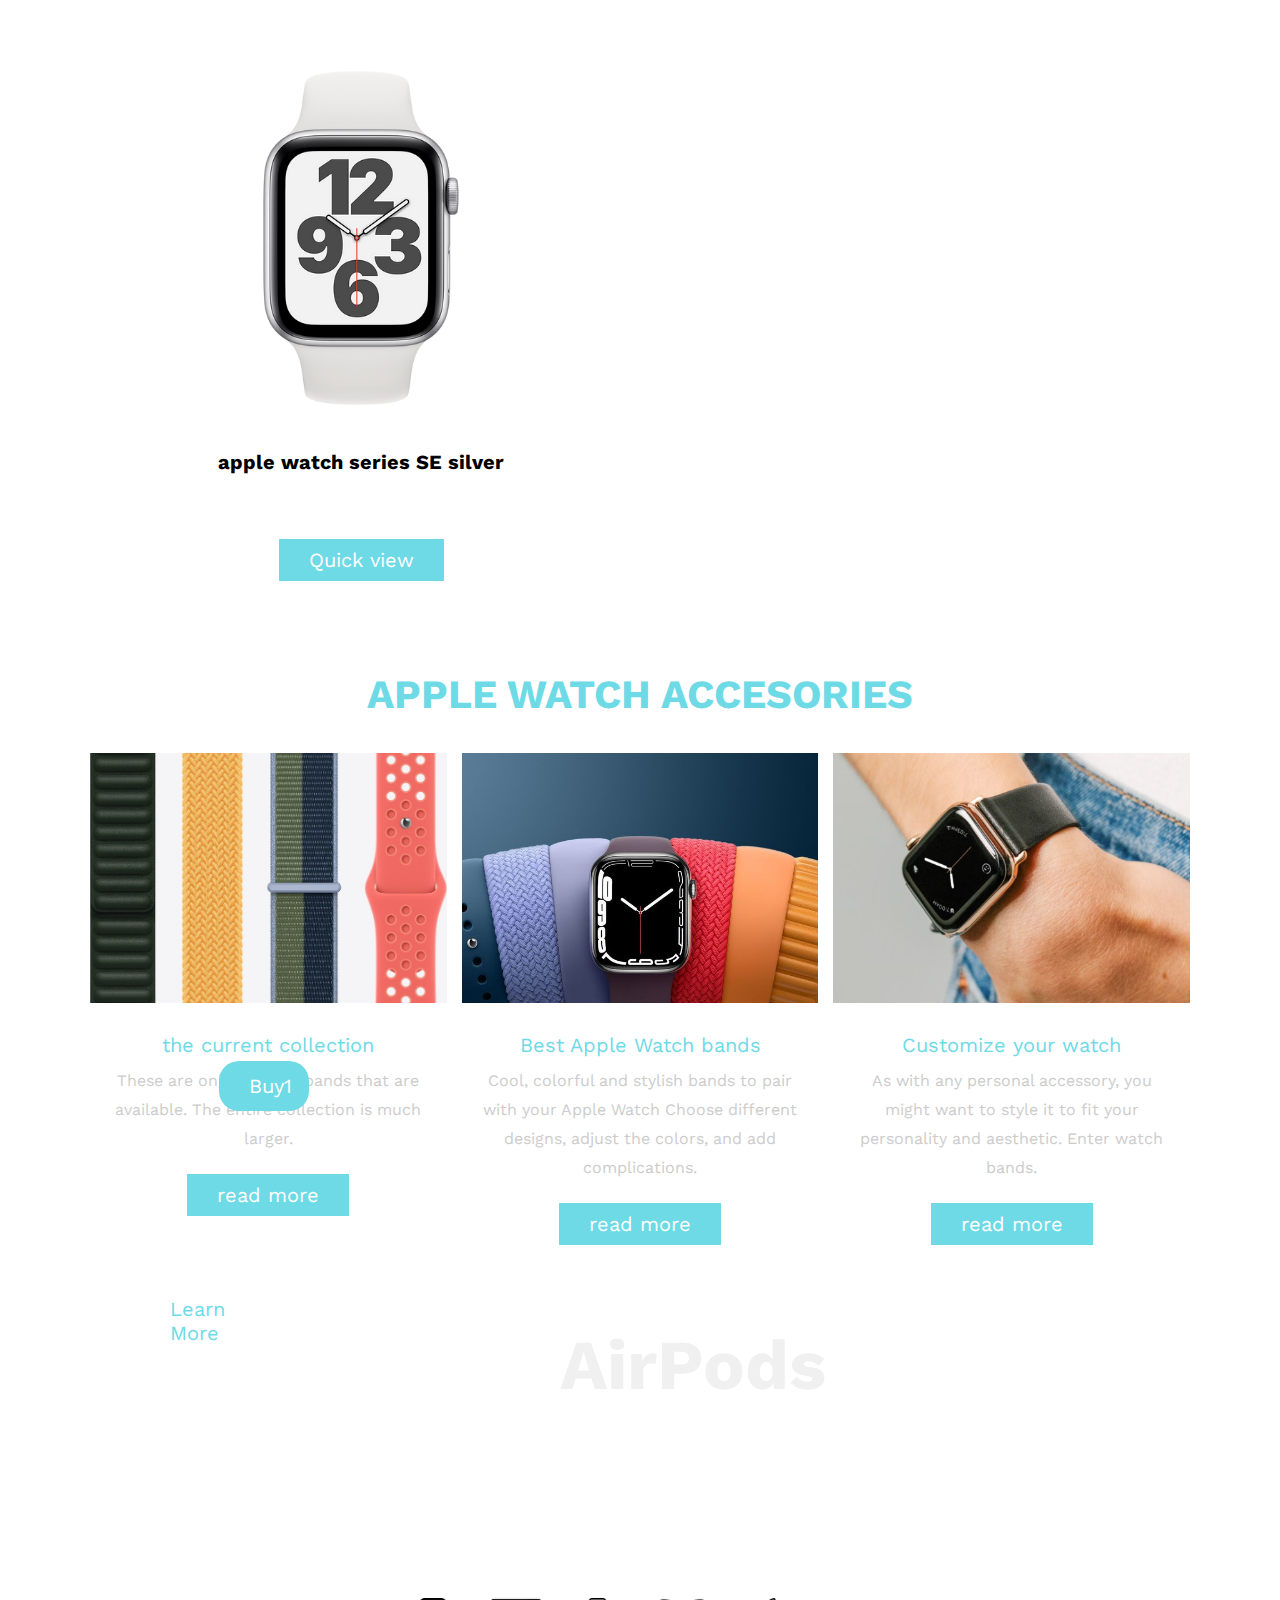
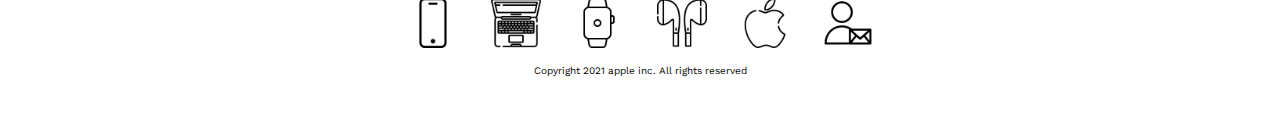
==== commit ef395e00: "Merge branch 'master' of https://github.com/samat-ergeshmamet-uulu/iStore" ====
--- a/index.html
+++ b/index.html
@@ -5,9 +5,7 @@
     <meta charset="UTF-8">
     <meta http-equiv="X-UA-Compatible" content="IE=edge">
     <meta name="viewport" content="width=device-width, initial-scale=1.0">
-	<script src="https://ajax.googleapis.com/ajax/libs/jquery/3.5.1/jquery.min.js"></script>
-    <link rel="stylesheet" href="style.css">
-	 <link rel="stylesheet" href="http://code.ionicframework.com/ionicons/2.0.1/css/ionicons.min.css">
+    <link rel="stylesheet" href="style.css">     
     <link rel="stylesheet" href="https://cdnjs.cloudflare.com/ajax/libs/font-awesome/5.15.4/css/all.min.css">
 	 <link rel="stylesheet" href="iphoneSection.css">
     <link rel="stylesheet" href="https://cdnjs.cloudflare.com/ajax/libs/font-awesome/6.0.0-beta3/css/all.min.css">
@@ -15,31 +13,11 @@
 </head>
 
 <body>
-    <!-- Section 1 (Showcase) -->	 
-<div class="nav-wrapper">
-	<div class="grad-bar"></div>
-	<nav class="navbar">
-		<img width="100px" src="./img/appleLogo.png" alt="logo">
-		<div class="menu-toggle" id="mobile-menu">
-			<span class="bar"></span>
-			<span class="bar"></span>
-			<span class="bar"></span>
-		</div>
-		<ul class="nav no-search">
-			<li class="nav-item"><a href="#iphone">ihone 12</a></li>
-			<li class="nav-item"><a href="#laptop">MackBook Air</a></li>
-			<li class="nav-item"><a href="#applewatch">Watch</a></li>
-			<li class="nav-item"><a href="#airpods">Airpods</a></li>
-			<li class="nav-item"><a href="#myModal1" onclick="openModal()">Contact Us</a></li>
-			<i class="fas fa-search" id="search-icon"></i>
-			<input class="search-input" type="text" placeholder="Search..">
-		</ul>
-	</nav>
-</div>
+    <!-- Section 1 (Showcase) -->
     <!-- End Section 1 (Showcase) -->
 
     <!-- Section 2 (iPhone) -->
-		<section class="iphone" id="iphone">
+		<section class="iphone">
 			<div class="iphone-container">
 				<div class="iphone-header">
 					<h1>Choose your Phone</h1>
@@ -175,7 +153,7 @@
         </div>
 
         <!-- The Modal -->
- <div id="myModal" class="modal">
+<div id="myModal" class="modal">
 
     <!-- Modal content -->
     <div class="modal-content">      
@@ -205,14 +183,16 @@
                     <p>iMac</p>
                     <p>From $1299</p>
                   </div>
-                </div>                
+                </div>
+                
                 <div class="grid-product">
                   <img src="https://store.storeimages.cdn-apple.com/4982/as-images.apple.com/is/imac-27-selection-hero-202008?wid=452&hei=420&fmt=jpeg&qlt=95&.v=1594932848000">
                   <div class="grid-detail">
                     <p>iMac Pro</p>
                     <p>From $1299</p>
                   </div>
-                </div>                
+                </div>
+                
                 <div class="grid-product">
                   <img src="https://store.storeimages.cdn-apple.com/4982/as-images.apple.com/is/mac-pro-hero-splitter?wid=493&hei=490&fmt=jpeg&qlt=95&.v=1572645163008">
                   <div class="grid-detail">
@@ -236,7 +216,7 @@
     </div>
   
   </div>
- </div>
+</div>
     <!-- Opening windows -->
 
   
@@ -245,9 +225,9 @@
 
     <!-- Section 4 (Apple watch) -->
        
- <!-- header section starts  -->
-
- <header class="header">
+<!-- header section starts  -->
+
+<header class="header">
 
   <a href="#" class="logo">
       <img src="images/logo-img.jpeg" alt="">
@@ -308,13 +288,13 @@
       <a href="#" class="btn">Buy now</a>
   </div>
 
- </header>
-
- <!-- header section ends -->
-
- <!-- home section starts  -->
-
- <section class="home">
+</header>
+
+<!-- header section ends -->
+
+<!-- home section starts  -->
+
+<section class="home">
 
   <!-- <div class="content">
       <h3>Heavy on features.
@@ -324,13 +304,13 @@
       <a href="#" class="btn">get yours now</a>
   </div> -->
 
- </section>
-
- <!-- home section ends -->
-
- <!-- about section starts  -->
-
- <section class="about" id="applewatch">
+</section>
+
+<!-- home section ends -->
+
+<!-- about section starts  -->
+
+<section class="about" id="applewatch">
 
   <h1 class="heading"> <span>Why apple watch?</span></h1>
   <div class="row">
@@ -349,13 +329,13 @@
 
   </div>
 
- </section>
-
- <!-- about section ends -->
-
- <!-- menu section starts  -->
-
- <section class="menu">
+</section>
+
+<!-- about section ends -->
+
+<!-- menu section starts  -->
+
+<section class="menu">
 
   <h1 class="heading"><span>Watch options</span> </h1>
 
@@ -460,15 +440,18 @@
 
   </div>
 
- </section>
-
- <!-- menu section ends -->
-
- <!-- blogs section starts  -->
-
- <section id="bands" class="blogs">
+</section>
+
+<!-- menu section ends -->
+
+<!-- blogs section starts  -->
+
+<section id="bands" class="blogs">
+
   <h1 class="heading"><span>Apple watch accesories</span> </h1>
+
   <div class="box-container">
+
       <div class="box">
           <div class="image">
               <img src="images/bands.jpeg" alt="">
@@ -480,6 +463,7 @@
               <a href="#" class="btn">read more</a>
           </div>
       </div>
+
       <div class="box">
           <div class="image">
               <img src="images/bands2.jpg" alt="">
@@ -491,6 +475,7 @@
               <a href="#" class="btn">read more</a>
           </div>
       </div>
+
       <div class="box">
           <div class="image">
               <img src="images/bands3.jpg" alt="">
@@ -502,12 +487,14 @@
               <a href="#" class="btn">read more</a>
           </div>
       </div>
+
   </div>
- </section>
-
- <!-- blogs section ends -->
-
- <div class="main-container">
+
+</section>
+
+<!-- blogs section ends -->
+
+<div class="main-container">
   <button id="btn-left" class="fas fa-angle-right"></button>
   <section class="main-slider" id="slider">
       <div class="thumbail">
@@ -666,50 +653,35 @@
       </div>
   </section>
   <button id="btn-right" class="btn-arrow  fas fa-angle-left"></button>
-	</div>
-	</section>
-	
-	</div>
+</div>
+  </section>
+ 
+</div>
 
     <!-- End Section 4 (Apple watch) -->
 
     <!-- Section 5 (AirPods) -->
 	<section class="section-airpods" id="airpods">
-		<div class="airods-container">
+		<div class="parent">
 			<h1>AirPods</h1>
-			<div class="parent">
-				<div class="parent-inner">
-					<div class="parent-white">
-						<div class="box bg-white">
-							<div class="img1">
-								<img src="https://lookagain.scene7.com/is/image/OttoUK/553w/airpods-pro-by-apple~39X306FRSP.jpg" alt="">
-							</div>
-							<a href="/buy-section project/index.html">
-								<button type="button" class="btn btn-info">Buy</button>
-							</a>
-						</div>
-					</div>
-					<div class="parent-blue">
-						<div class="box bg-blue">
-							<a href="/24/index.html">
-								<button type="button" class="btn btn-light">More</button>
-							</a>
-						   <div class="img1">
-								<img src="https://www.dimprice.com/image/cache/png/apple-airpods-pro/Apple-airpods-pro-02-550x550.png"
-											class="airpods-img-2" alt="">
-							</div>
-						
-						</div>
-					</div>
+			<div class="box bg-white">
+				<i class="ion-navicon"></i>
+				<div class="img1">
+					<img src="https://lookagain.scene7.com/is/image/OttoUK/553w/airpods-pro-by-apple~39X306FRSP.jpg" alt="">
 				</div>
-
 				<a href="/buy-section project/index.html">
-					<button type="button" class="btn btn-info">Buy</button>
+					<button type="button" class="btn btn-info">Buy1</button>
 				</a>
-
 			</div>
+			<div class="box bg-blue">
+				<a href="/24/index.html">
+					<button type="button" class="btn btn-light">Learn More</button>
+				</a>
+				<img src="https://www.dimprice.com/image/cache/png/apple-airpods-pro/Apple-airpods-pro-02-550x550.png"
+					class="airpods-img-2" alt="">
+			</div>
+	
 		</div>
-
 	</section>
     <!-- End Section 5 (Airpods) -->
    
@@ -717,7 +689,7 @@
     <!-- Section 6 (Contact Us) -->
     <div class="Footercontainer">  
       <div class="footer">        
-        <a href="#iphone"><img class="img" src="images//footer/iphone.png"></a>   
+        <a href="https://www.apple.com/ru/iphone/"><img class="img" target="_blank"  src="images//footer/iphone.png"></a>   
         <a href="#laptop"><img class="img"  src="/images/footer/macbook.png"></a>   
         <a href="#applewatch"><img class="img"  src="/images/footer/apple-watch.png"></a>   
         <a href="#airpods"><img class="img" src="/images/footer/airpods.png"></a>  
--- a/style.css
+++ b/style.css
@@ -20,227 +20,10 @@
     --white-color:#fff;
     --black-color:#000;
 }
-/* <!-- Section 1 (Showcase) --> */
- .nav-wrapper {
-  width: 100%;
-  position: -webkit-sticky; /* Safari */
-  position: sticky;
-  top: 0;
-  background-color: #fff;
-  z-index: 9999;
-}
-.grad-bar {
-  width: 100%;
-  height: 5px;
-  background: linear-gradient(-45deg, #EE7752, #E73C7E, #23A6D5, #23D5AB);
-  background-size: 400% 400%;
-  	-webkit-animation: gradbar 15s ease infinite;
-	-moz-animation: gradbar 15s ease infinite;
-	animation: gradbar 15s ease infinite;
-}
-.nav-wrapper .navbar {
-  display: grid;
-  grid-template-columns: 1fr 3fr;
-  align-items: center;
-  height: 50px;
-  overflow: hidden; 
-}
-
-.nav-wrapper .navbar img {
-  height: 35px;
-  width: auto;
-  justify-self: start;
-  margin-left: 20px;
-}
-
-.nav-wrapper .navbar ul {
-  list-style: none;
-  display: grid;
-  grid-template-columns: repeat(6,1fr);
-  justify-self: end;
-  
-}
-
-.nav-item a {
-  color: #000;
-  font-size: 1.5rem;
-  font-weight: 400;
-  text-decoration: none;
-  transition: color 0.3s ease-out;
-}
-
-.nav-item a:hover {
-  color: #3498db;
-}
-#search-icon {
-  font-size: 0.9rem;
-  margin-top: 3px;
-  margin-left: 15px;
-  transition: color 0.3s ease-out;
-}
-
-#search-icon:hover {
-  color: #3498db;
-  cursor: pointer;
-}
-
-.nav-wrapper .search {
-  transform: translate(-35%);
-  -webkit-transform: translate(-35%);
-  transition: transform 0.7s ease-in-out;
-  color: #3498db;
-}
-
-.no-search {
-  transform: translate(0);
-  transition: transform 0.7s ease-in-out;
-}
-
-.search-input {
-  position: absolute;
-  top: -4px;
-  right: -125px;
-  opacity: 0;
-  z-index: -1;
-  transition: opacity 0.6s ease;
-}
-
-.search-active {
-  opacity: 1;
-  z-index: 0;
-}
-
-.nav-wrapper input {
-  border: 0;
-  border-left: 1px solid #ccc;
-  border-radius: 0; /* FOR SAFARI */
-  outline: 0;
-  padding: 5px;
-}
-.menu-toggle .bar{
-  width: 25px;
-  height: 3px;
-  background-color: #3f3f3f;
-  margin: 5px auto;
-  -webkit-transition: all 0.3s ease-in-out;
-  -o-transition: all 0.3s ease-in-out;
-  transition: all 0.3s ease-in-out;
-}
-
-.menu-toggle {
-  justify-self: end;
-  margin-right: 25px;
-  display: none;
-}
-
-.menu-toggle:hover{
-  cursor: pointer;
-}
-
-#mobile-menu.is-active .bar:nth-child(2){
-  opacity: 0;
-}
-
-#mobile-menu.is-active .bar:nth-child(1){
-  -webkit-transform: translateY(8px) rotate(45deg);
-  -ms-transform: translateY(8px) rotate(45deg);
-  -o-transform: translateY(8px) rotate(45deg);
-  transform: translateY(8px) rotate(45deg);
-}
-
-#mobile-menu.is-active .bar:nth-child(3){
-  -webkit-transform: translateY(-8px) rotate(-45deg);
-  -ms-transform: translateY(-8px) rotate(-45deg);
-  -o-transform: translateY(-8px) rotate(-45deg);
-  transform: translateY(-8px) rotate(-45deg);
-}
-@-webkit-keyframes gradbar {
-	0% {
-		background-position: 0% 50%
-	}
-	50% {
-		background-position: 100% 50%
-	}
-	100% {
-		background-position: 0% 50%
-	}
-}
-
-@-moz-keyframes gradbar {
-	0% {
-		background-position: 0% 50%
-	}
-	50% {
-		background-position: 100% 50%
-	}
-	100% {
-		background-position: 0% 50%
-	}
-}
-
-@keyframes gradbar {
-	0% {
-		background-position: 0% 50%
-	}
-	50% {
-		background-position: 100% 50%
-	}
-	100% {
-		background-position: 0% 50%
-	}
-}
- 
-@media only screen and (max-width: 720px) {    
-     
-  .nav-wrapper .navbar ul {
-    display: flex;
-    flex-direction: column;
-    position: fixed;
-    justify-content: start;
-    top: 55px;
-    background-color: #fff;
-    width: 100%;
-    height: calc(100vh - 55px);
-    transform: translate(-101%);
-    text-align: center;
-    overflow: hidden;
-  }
-  
-  .nav-wrapper .navbar li {
-	 font-size: 15px;
-    padding: 15px;
-  }
-  
-  .nav-wrapper .navbar li:first-child {
-    margin-top: 50px;
-  }
-  
-  .nav-wrapper .navbar li a {
-    font-size: 1rem;
-  }
-   
-  .menu-toggle, .bar {
-    display: block;
-    cursor: pointer;
-  }
-  
- .nav-wrapper .mobile-nav {
-  transform: translate(0%)!important;
-}
-   
-#search-icon {
-    display: none;
-  }
-  
-.nav-wrapper .search-input {
-  display: none;
- }
-  
-}
-/* <!-- End Section 1 (Showcase) -->  */
+/* <!-- Section 1 (Showcase) -->
+<!-- End Section 1 (Showcase) --> */
  
 /* <!-- Section 2 (iPhone) */
- 
 a{
 	color: inherit;
 	text-decoration: none;
@@ -264,7 +47,6 @@
 }
 .iphone-header>h1{
 	font-size: 35px;
-	color: #6edae6;
 }
 .iphone-header>p{
 	font-size: 20px;
@@ -302,7 +84,7 @@
 .iphone-back>h4{
 	font-size: 20px;
 	margin-top: 100px;
-	color: #6edae6;
+	color: #091353;
 }
 .iphone-back>p{
 	margin-top: 14px;
@@ -310,18 +92,18 @@
 	font-weight: bold;
 }
 .iphone-back i{
-	color: #6edae6;
+	color: #091353;
 	font-size: 30px;
 	margin-top: 12px;
 }
 .iphone-back a{
-	border: 1px solid #6edae6;
+	border: 1px solid #091353;
 	padding: 8px 12px;
 	margin-top: 14px;	
 	font-size: 12px;
 }
 .iphone-back a>i{
- color: #6edae6;
+ color: #091353;
  font-size: 15px;
  margin-left: 10px;
 }
@@ -407,20 +189,20 @@
     transition: all 0.7s ease-in-out 0.5s;
 }
 
-.slider.btns button#next {
+.btns button#next {
     position: absolute;
     top: 50%;
     right: 15px;
 
 }
 
-.slider.btns button#prev {
+.btns button#prev {
     position: absolute;
     top: 50%;
     left: 15px;
 }
 
-.slider.btns button {
+.btns button {
     border: 2px solid white;
     background-color: transparent;
     color: var(--white-color);
@@ -431,7 +213,7 @@
 
 }
 
-.slider.btns button:hover {
+.btns button:hover {
     background-color: var(--white-color);
     color: #333;
     -webkit-transform: scale(1.5,1.5);
@@ -1052,48 +834,83 @@
 }
  /* End Section 4 (Apple watch)  */
 
-
-
 /* <!-- Section 5 (AirPods)  */
-.section-airpods h1{
+ .bg-white i{
+    float: left;
+    /*margin-left: 0;*/
+    padding-left: 120px;
+    cursor: pointer;
+    font-size: 30px;
+    
+}
+.parent h1{
+    margin:0;
+    padding-bottom: 10px;
+    transform: translateX(4500%);;
     line-height: 80px; 
     font-weight: bold;
-    color: #6edae6;
+    color: rgb(240, 240, 240);
     font-size: 70px; 
     text-align: center;
-}
-.parent-inner{
-	margin: 0 auto;
-	display: flex;
- }
-.bg-white .img1{
-   width: 100%;
-}
-.parent .btn{ 
+    width: 10px;
+    border: 5px;
+    /*padding: 5px;*/
+    max-width: 90%;
+    text-align: center;
+    /*border: 1px solid;*/
+    display: inline-block;
+ 
+}
+.bg-white img{
+    padding-left: 0;
+  
+margin-left: 0px 0px 0px 30px;
+
+    
+}
+
+.btn{
+ 
+    background-color: #6edae6;
+    color:#FFF;
+    display: inline-block;
     border: none;
-}
-.parent .btn:hover {
+    cursor: pointer;
+    
+    
+    /*padding: 16px 30px;
+  
+    /*transition: transform 0.2s ease-in;
+    cursor: pointer;
+    text-align: center;  
+    border: none;
+    display: inline-block;
+    margin: auto;
+    width: 15*/
+    
+}
+.btn-hover {
     transform: translateY(-15px);
 }
-.btn-info{ 
-   width:90px;
-   height:50px;
-   position: absolute;
-   bottom: 175px;
-   left: 82.5%;
-   top: 50%;
-   margin-right: -100px;
-   text-align: center;
-   border-radius: 20px;
-   font-size: 18px;
-}
-.btn-light{   
+.btn-info{
+    float: left;
+    width:90px;
+            height:50px;
+            position: relative;
+            /*top: 0;*/
+            bottom: 175px;
+            left: 82.5%;
+           margin-top: -100px;
+            margin-right: -100px;
+            text-align: center;
+            border-radius: 20px;
+  
+}
+.btn-light{
+    float:left;
     background-color: #fff;
     color: #6edae6;
     width:90px;
-    height: 47px;
-
-<<<<<<< HEAD
             height:50px;
             position: relative;
             top: 70%;
@@ -1101,46 +918,22 @@
            margin-top: -100px;
             margin-left: -100px;
             border-radius: 20px;
-            text-align: center;
-=======
-   height:50px;
-   position: absolute;
-   top: 70%;
-   left: 22%;
-   margin-top: -100px;
-   margin-left: -100px;
-   border-radius: 20px;
-	font-size: 18px;
->>>>>>> c54b6ce0f6553b2e800b2414908fe47a2c805fd4
-}
-.parent{    
+}
+.parent{
+    
     padding: 2em;
     display: flex;
     text-align: center;
-}
+    }
  
 .bg-white{
-	position: relative;
-   background-color: #fff;
-   color: #6edae6;
-
-}
-.bg-blue{
-	position: relative;
-   background-color: #6edae6;
-   color: #fff;
-}
- 
-@media only screen and (max-width: 900px){
-.parent-inner{
-	display: block;
-}
-.btn-light{
     background-color: #fff;
     color: #6edae6;
-    width: 150px;
-    height: 90px;
-
+
+}
+.bg-blue{
+    background-color: #6edae6;
+    color: #fff;
 }
 
 
@@ -1258,7 +1051,7 @@
       color: rgb(251, 251, 251);
   }
   
-  .fill-contact button{           
+  button{           
   color: rgb(124, 63, 0);
   padding: 3px 7px;
   width: 250px;
@@ -1266,10 +1059,10 @@
   text-align: center;  
   cursor: pointer;  
   }
-  .fill-contact button:hover { 
+  button:hover { 
    background-color: rgb(53, 49, 49); 
   } 
-  .Contact input {
+  input {
    width: 250px;
    display: inline-block;
    box-sizing: border-box;
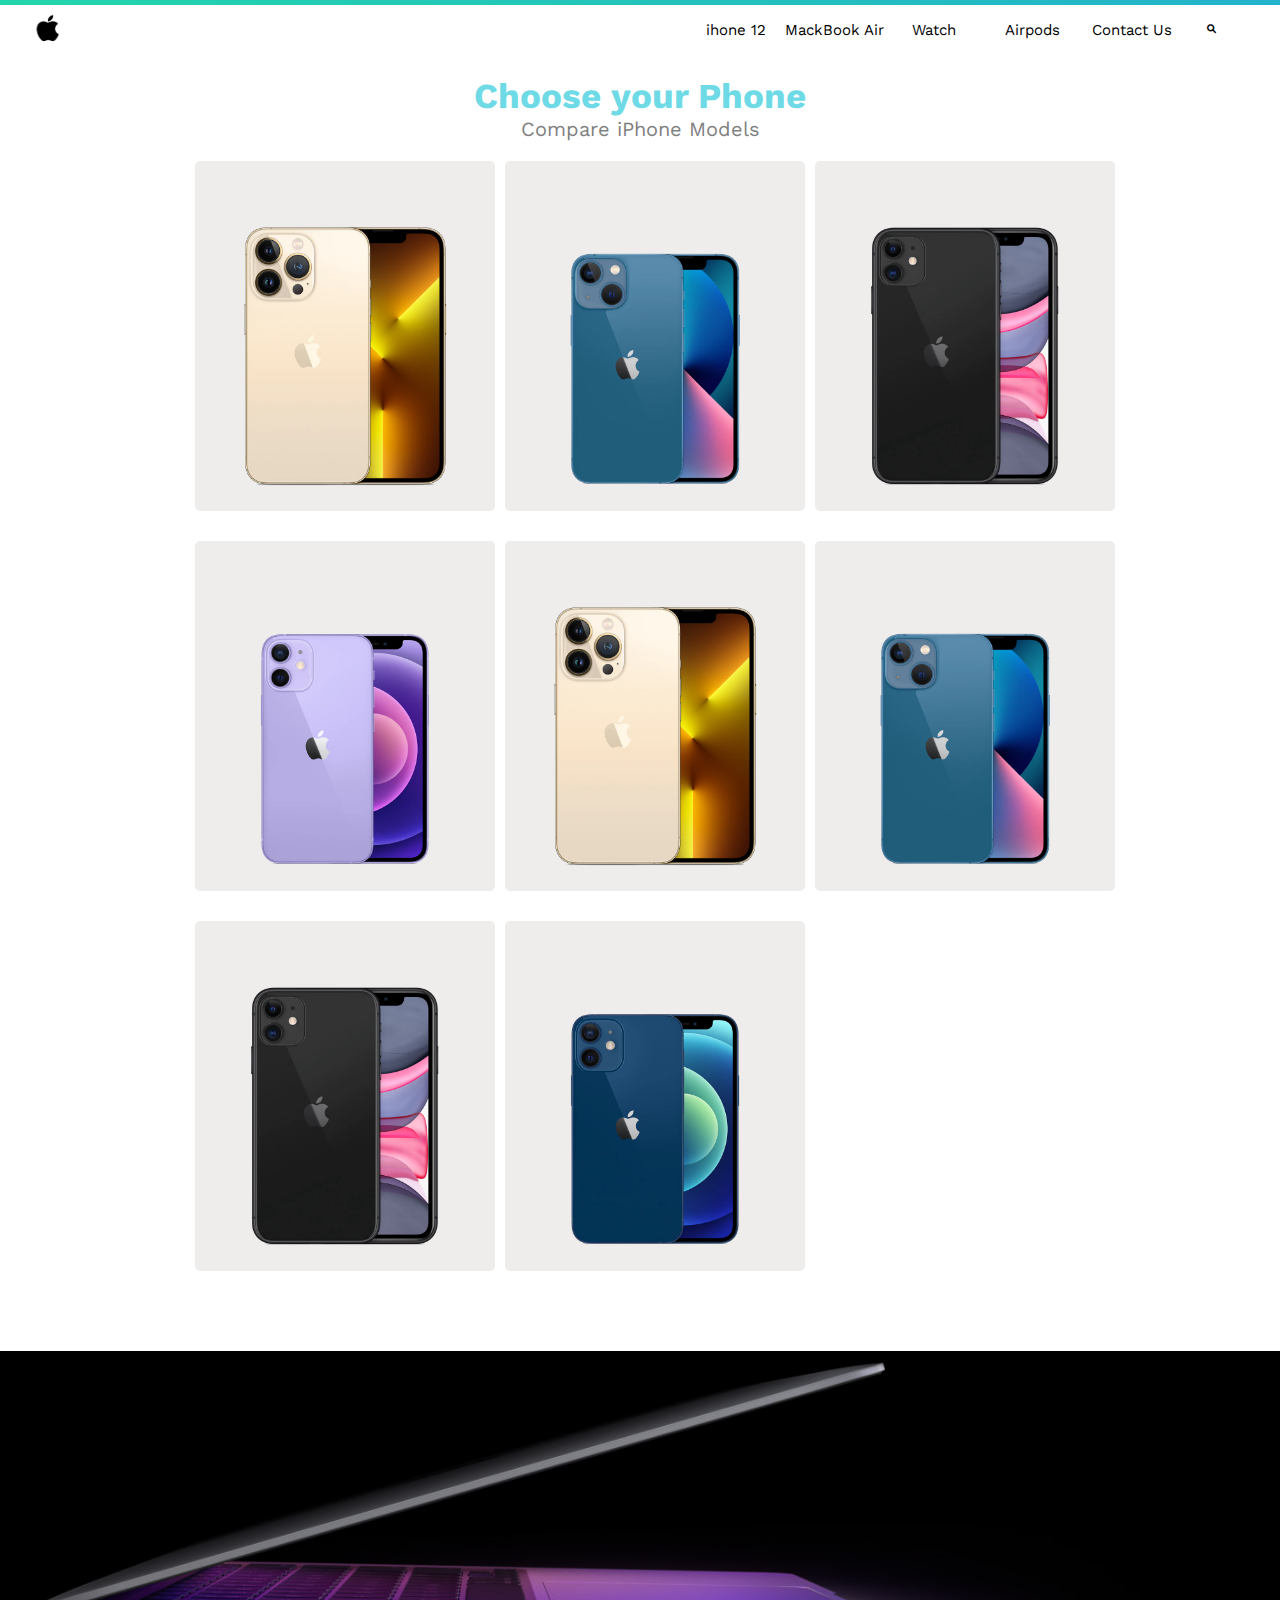
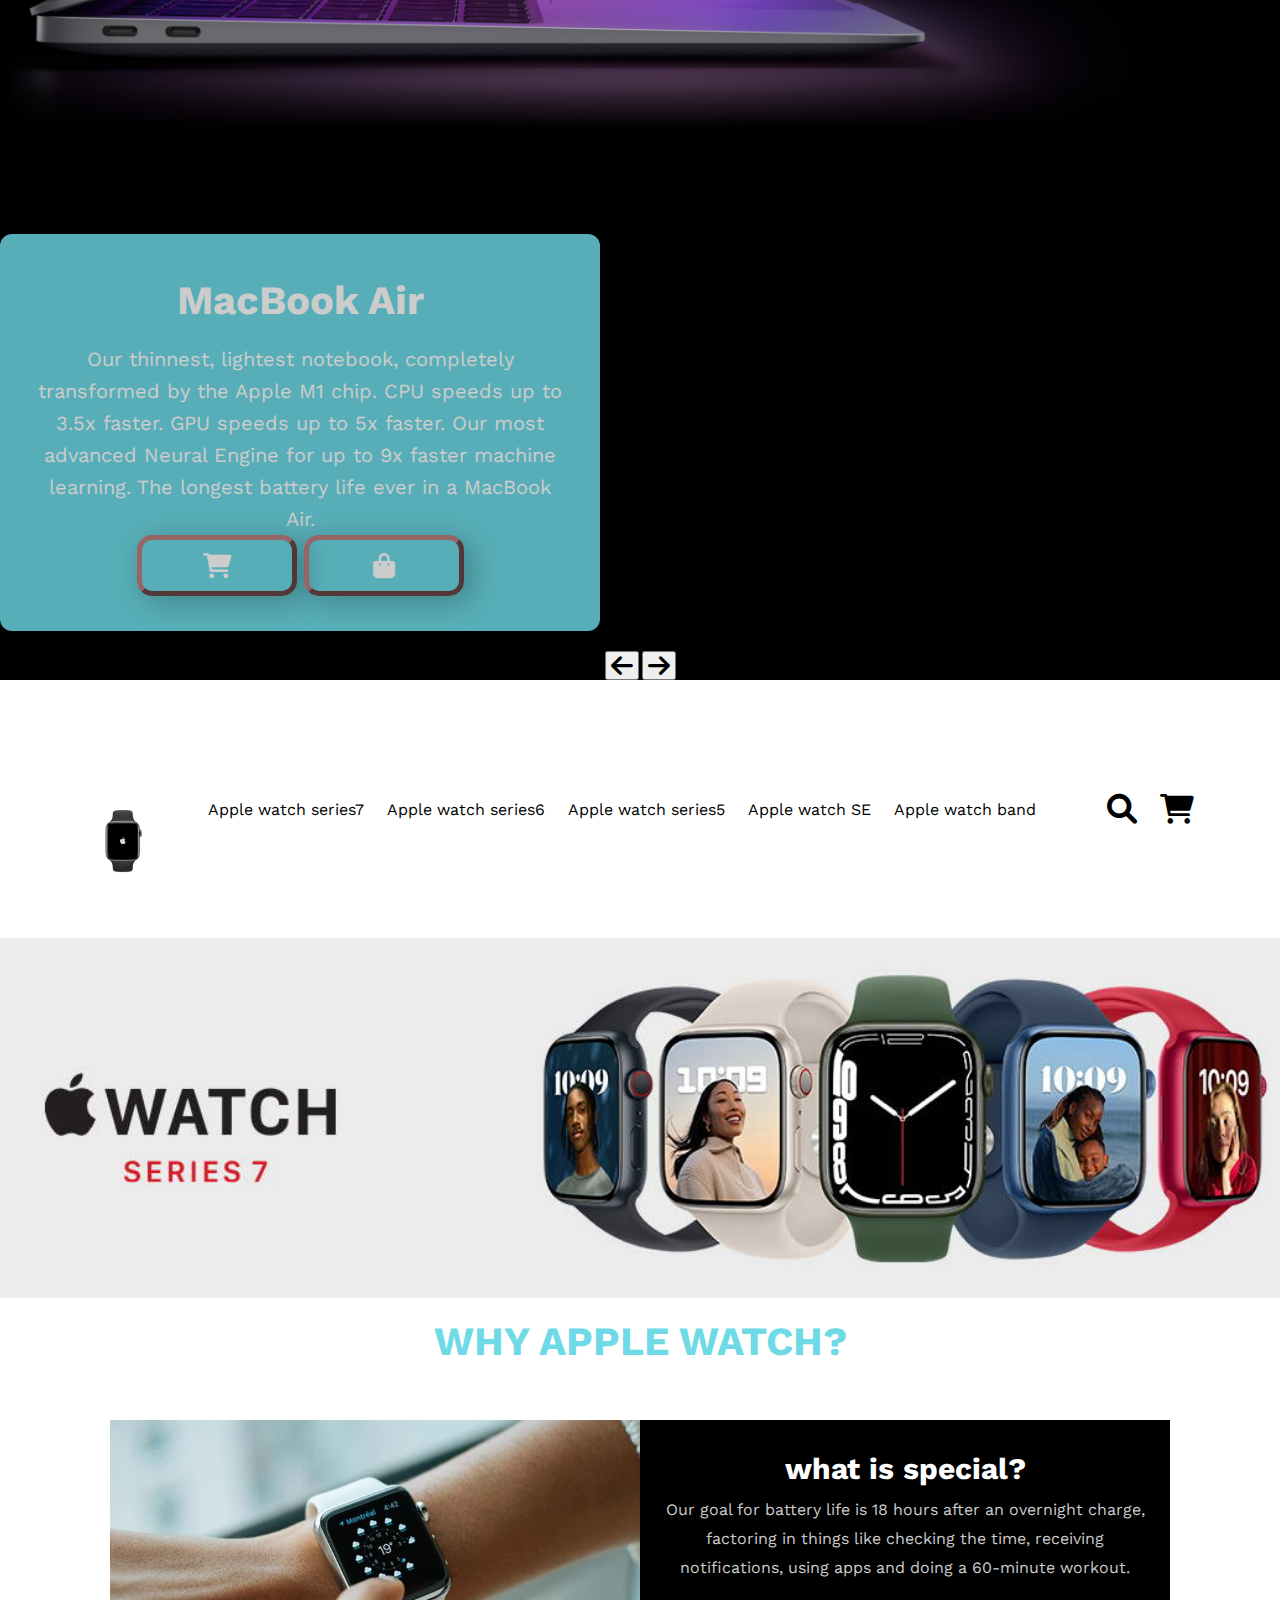
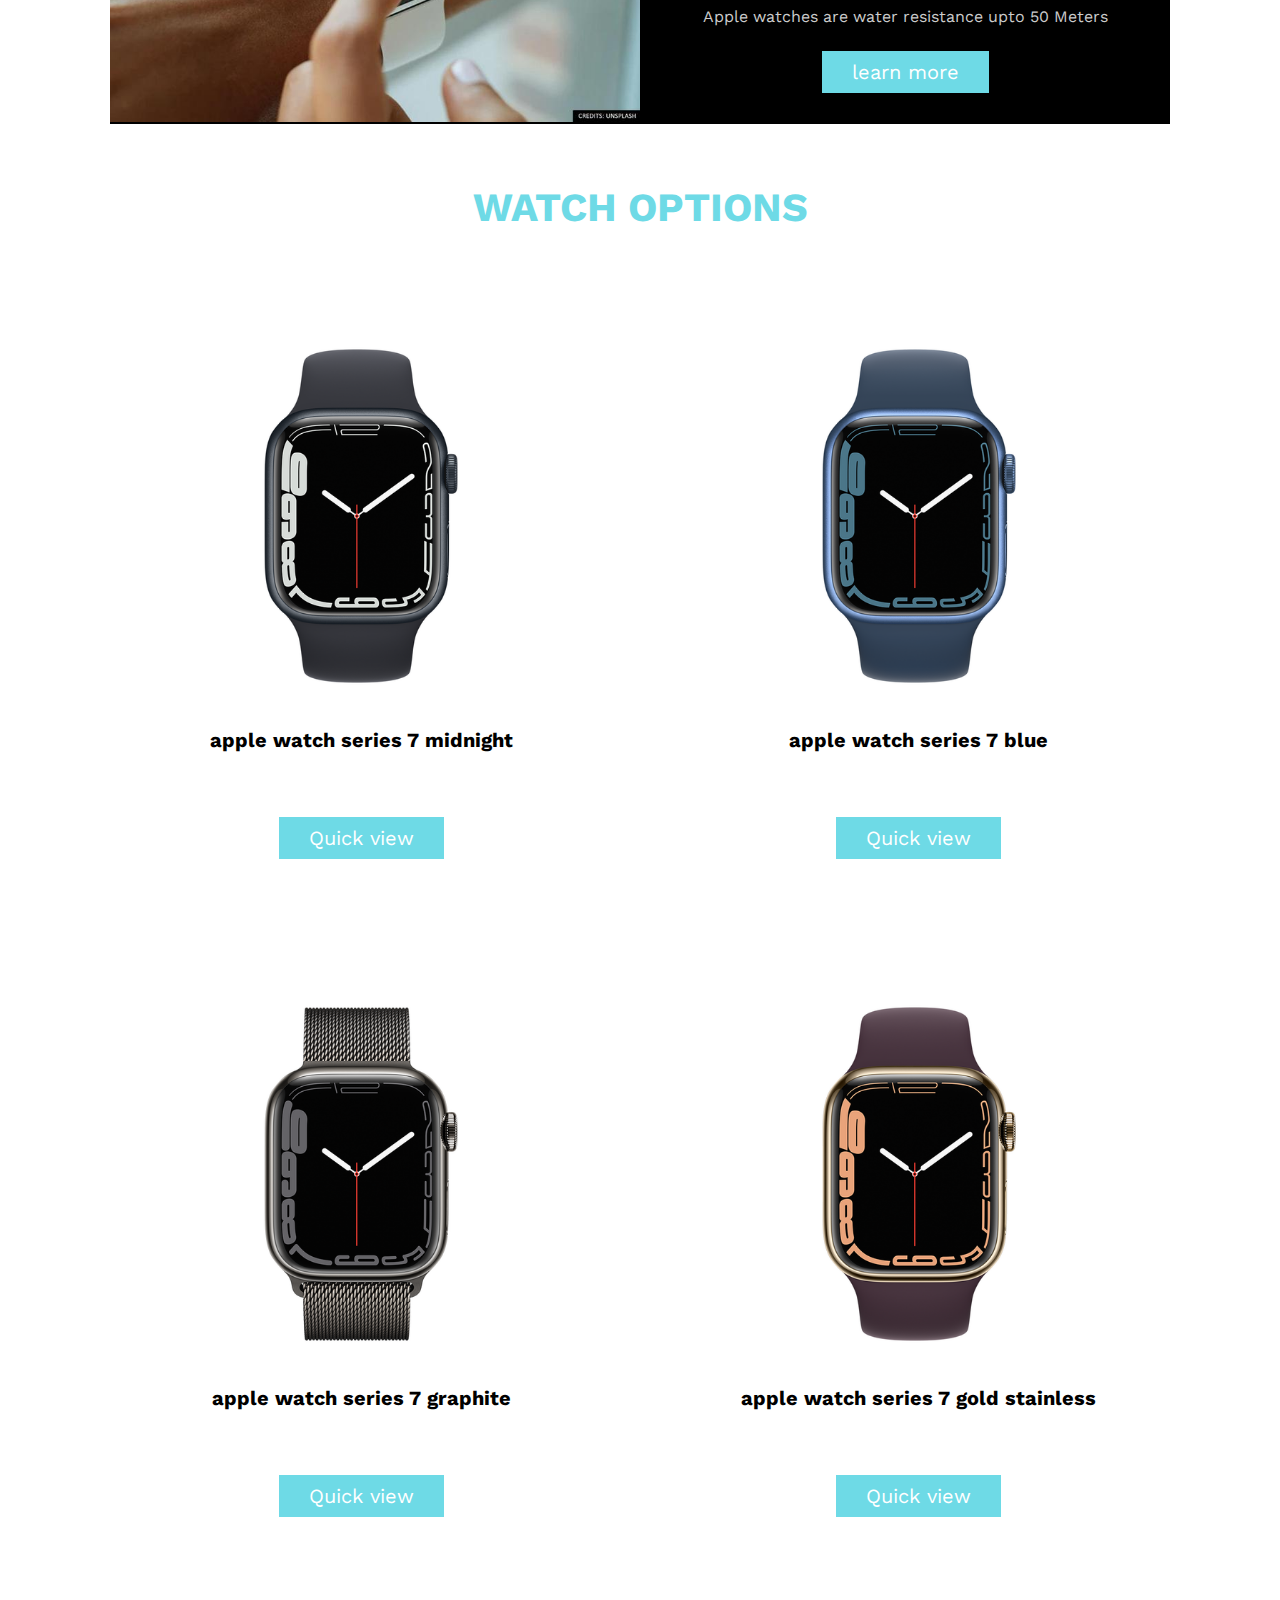
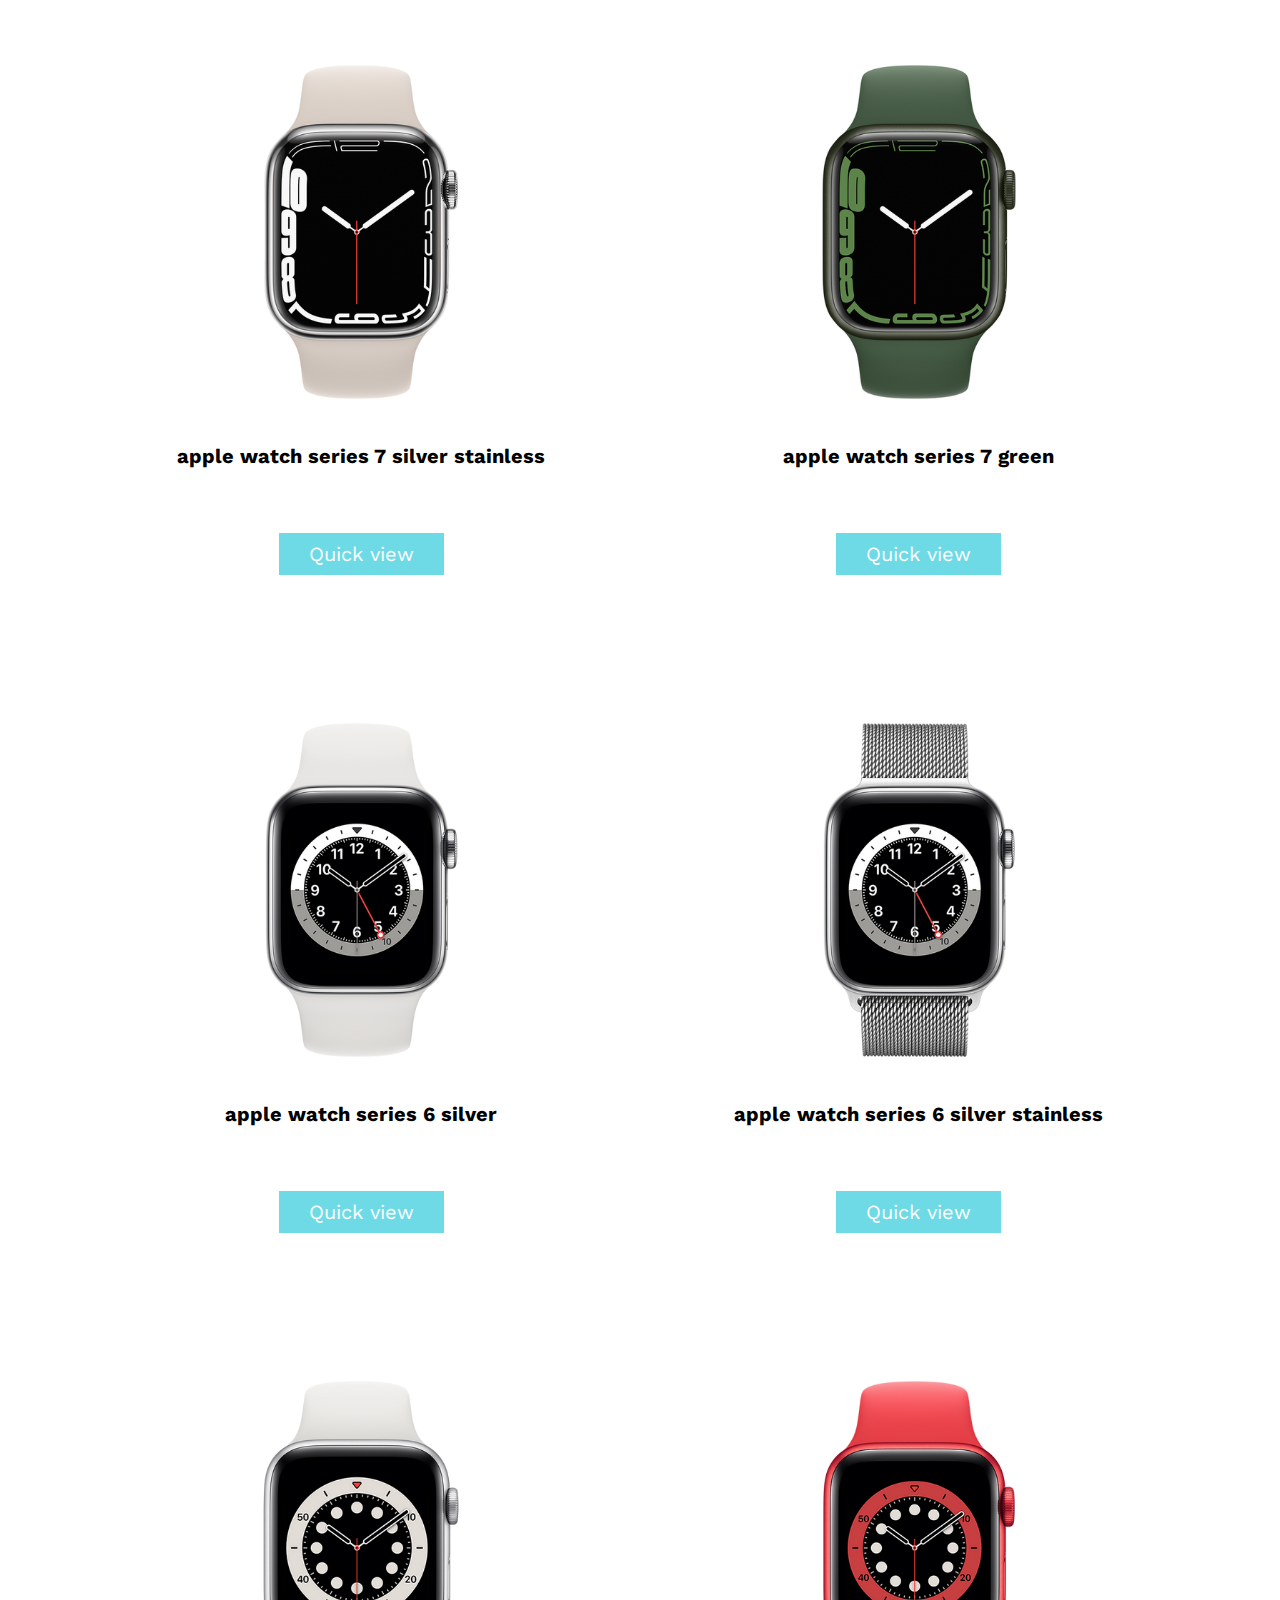
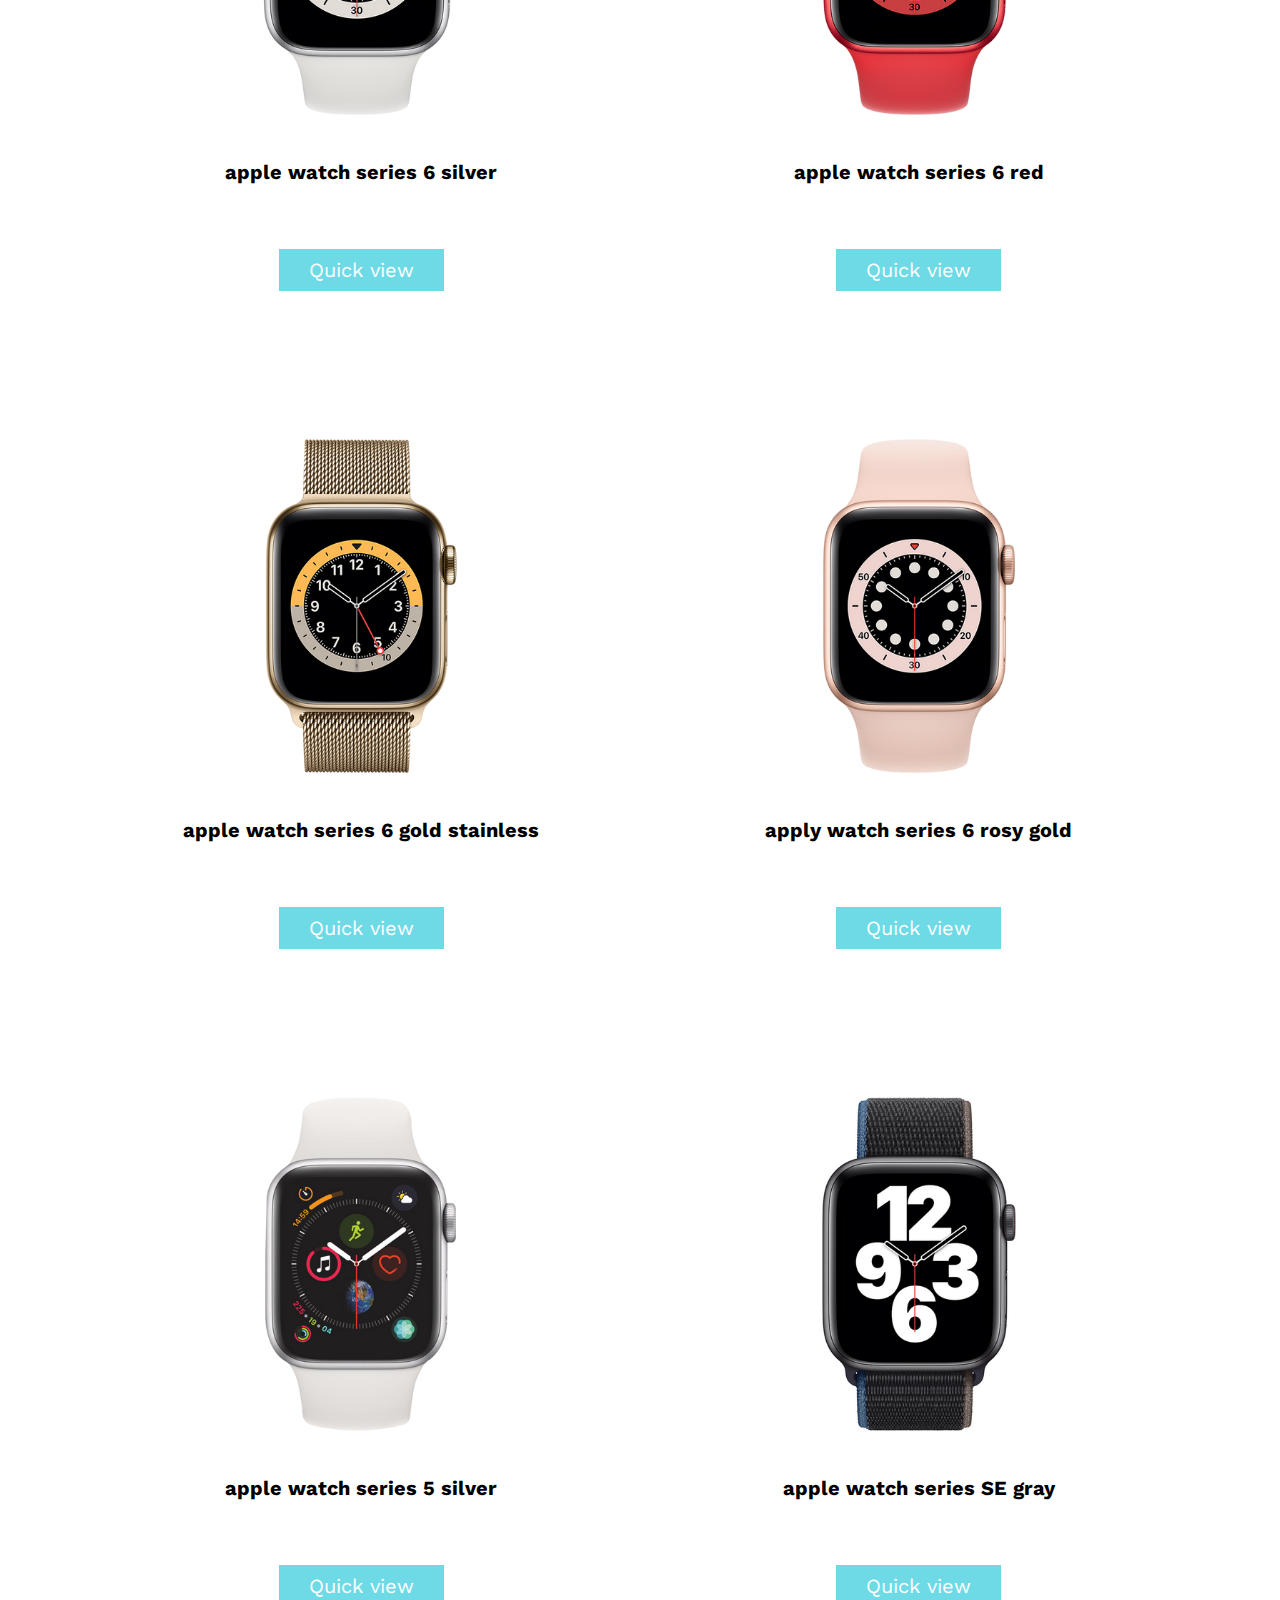
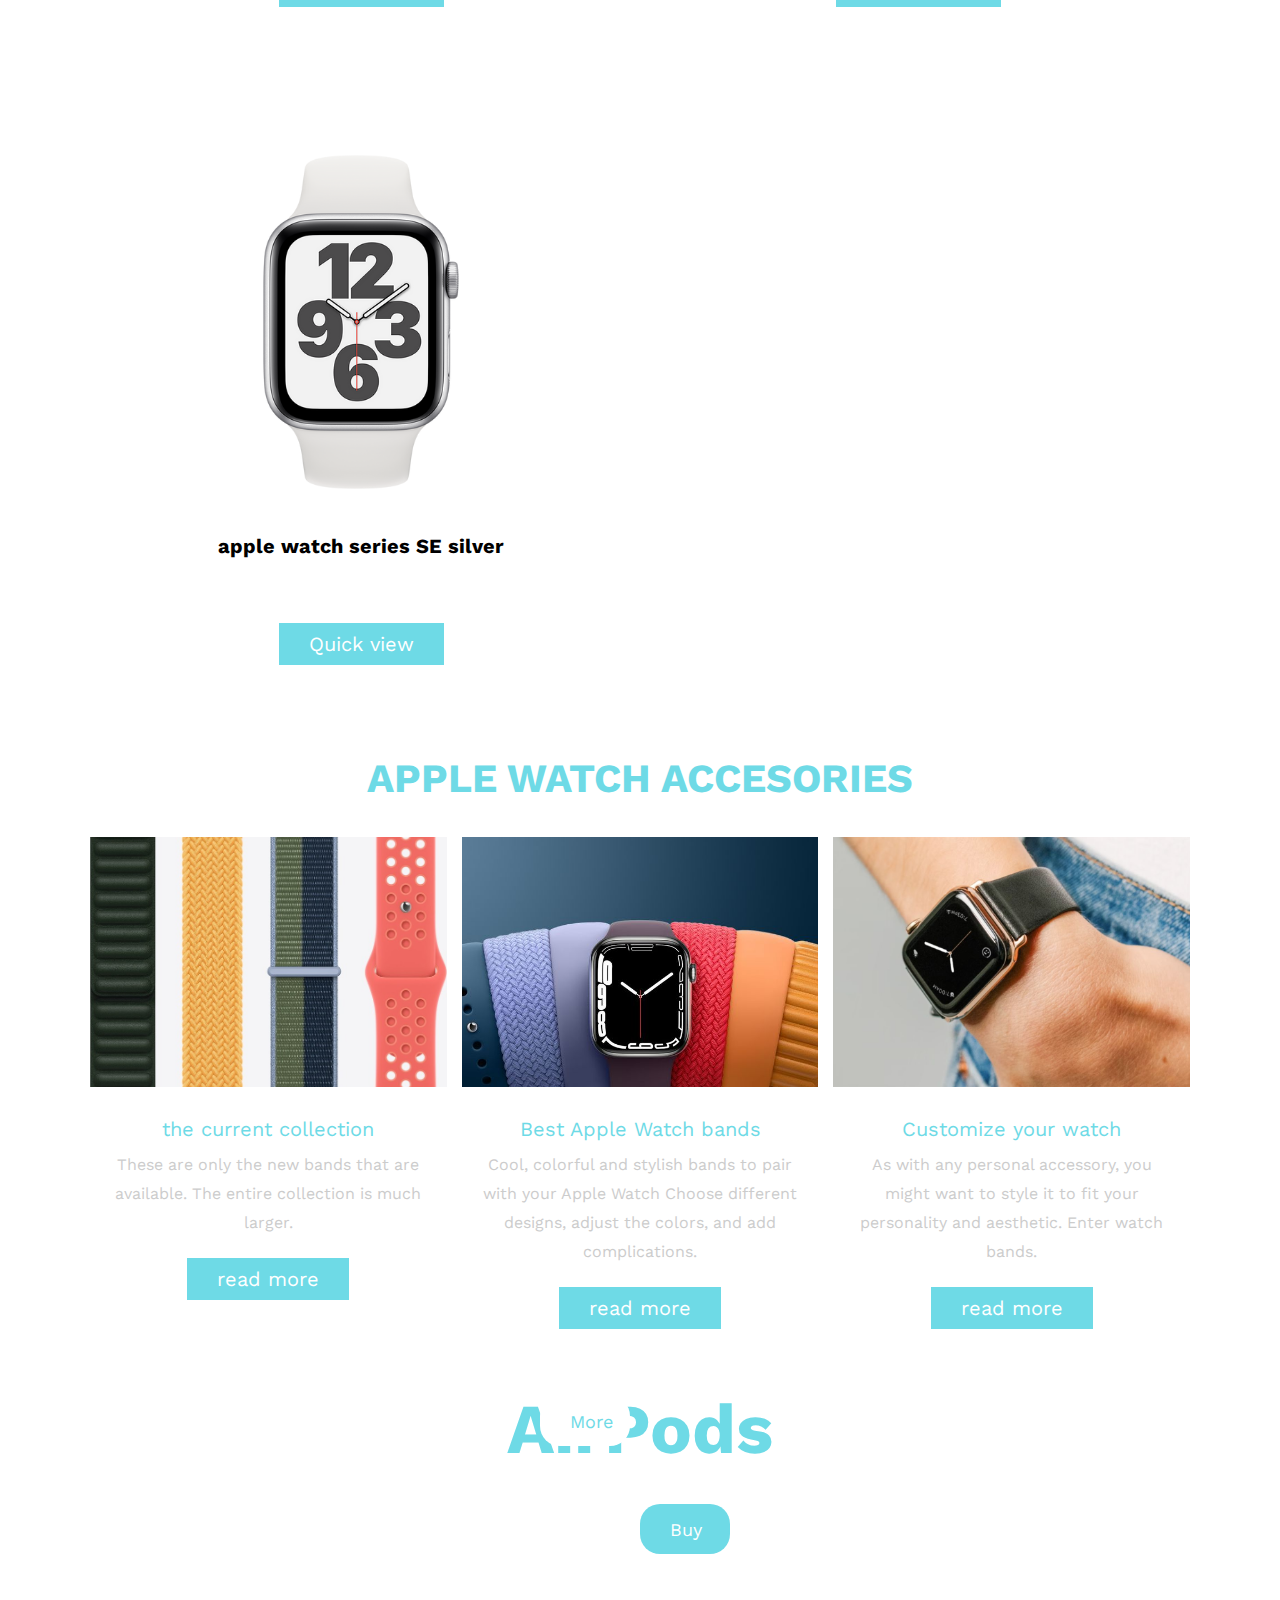
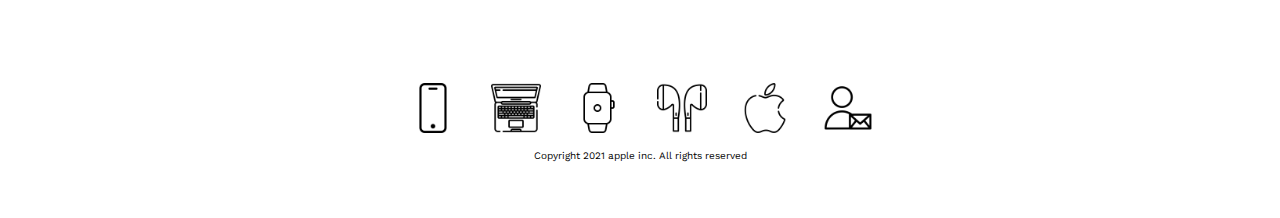
==== commit c54b6ce0: "modified files" ====
--- a/index.html
+++ b/index.html
@@ -5,7 +5,9 @@
     <meta charset="UTF-8">
     <meta http-equiv="X-UA-Compatible" content="IE=edge">
     <meta name="viewport" content="width=device-width, initial-scale=1.0">
-    <link rel="stylesheet" href="style.css">     
+	<script src="https://ajax.googleapis.com/ajax/libs/jquery/3.5.1/jquery.min.js"></script>
+    <link rel="stylesheet" href="style.css">
+	 <link rel="stylesheet" href="http://code.ionicframework.com/ionicons/2.0.1/css/ionicons.min.css">
     <link rel="stylesheet" href="https://cdnjs.cloudflare.com/ajax/libs/font-awesome/5.15.4/css/all.min.css">
 	 <link rel="stylesheet" href="iphoneSection.css">
     <link rel="stylesheet" href="https://cdnjs.cloudflare.com/ajax/libs/font-awesome/6.0.0-beta3/css/all.min.css">
@@ -13,11 +15,31 @@
 </head>
 
 <body>
-    <!-- Section 1 (Showcase) -->
+    <!-- Section 1 (Showcase) -->	 
+<div class="nav-wrapper">
+	<div class="grad-bar"></div>
+	<nav class="navbar">
+		<img width="100px" src="./img/appleLogo.png" alt="logo">
+		<div class="menu-toggle" id="mobile-menu">
+			<span class="bar"></span>
+			<span class="bar"></span>
+			<span class="bar"></span>
+		</div>
+		<ul class="nav no-search">
+			<li class="nav-item"><a href="#iphone">ihone 12</a></li>
+			<li class="nav-item"><a href="#laptop">MackBook Air</a></li>
+			<li class="nav-item"><a href="#applewatch">Watch</a></li>
+			<li class="nav-item"><a href="#airpods">Airpods</a></li>
+			<li class="nav-item"><a href="#myModal1" onclick="openModal()">Contact Us</a></li>
+			<i class="fas fa-search" id="search-icon"></i>
+			<input class="search-input" type="text" placeholder="Search..">
+		</ul>
+	</nav>
+</div>
     <!-- End Section 1 (Showcase) -->
 
     <!-- Section 2 (iPhone) -->
-		<section class="iphone">
+		<section class="iphone" id="iphone">
 			<div class="iphone-container">
 				<div class="iphone-header">
 					<h1>Choose your Phone</h1>
@@ -153,7 +175,7 @@
         </div>
 
         <!-- The Modal -->
-<div id="myModal" class="modal">
+ <div id="myModal" class="modal">
 
     <!-- Modal content -->
     <div class="modal-content">      
@@ -183,16 +205,14 @@
                     <p>iMac</p>
                     <p>From $1299</p>
                   </div>
-                </div>
-                
+                </div>                
                 <div class="grid-product">
                   <img src="https://store.storeimages.cdn-apple.com/4982/as-images.apple.com/is/imac-27-selection-hero-202008?wid=452&hei=420&fmt=jpeg&qlt=95&.v=1594932848000">
                   <div class="grid-detail">
                     <p>iMac Pro</p>
                     <p>From $1299</p>
                   </div>
-                </div>
-                
+                </div>                
                 <div class="grid-product">
                   <img src="https://store.storeimages.cdn-apple.com/4982/as-images.apple.com/is/mac-pro-hero-splitter?wid=493&hei=490&fmt=jpeg&qlt=95&.v=1572645163008">
                   <div class="grid-detail">
@@ -216,7 +236,7 @@
     </div>
   
   </div>
-</div>
+ </div>
     <!-- Opening windows -->
 
   
@@ -225,9 +245,9 @@
 
     <!-- Section 4 (Apple watch) -->
        
-<!-- header section starts  -->
-
-<header class="header">
+ <!-- header section starts  -->
+
+ <header class="header">
 
   <a href="#" class="logo">
       <img src="images/logo-img.jpeg" alt="">
@@ -288,13 +308,13 @@
       <a href="#" class="btn">Buy now</a>
   </div>
 
-</header>
-
-<!-- header section ends -->
-
-<!-- home section starts  -->
-
-<section class="home">
+ </header>
+
+ <!-- header section ends -->
+
+ <!-- home section starts  -->
+
+ <section class="home">
 
   <!-- <div class="content">
       <h3>Heavy on features.
@@ -304,13 +324,13 @@
       <a href="#" class="btn">get yours now</a>
   </div> -->
 
-</section>
-
-<!-- home section ends -->
-
-<!-- about section starts  -->
-
-<section class="about" id="applewatch">
+ </section>
+
+ <!-- home section ends -->
+
+ <!-- about section starts  -->
+
+ <section class="about" id="applewatch">
 
   <h1 class="heading"> <span>Why apple watch?</span></h1>
   <div class="row">
@@ -329,13 +349,13 @@
 
   </div>
 
-</section>
-
-<!-- about section ends -->
-
-<!-- menu section starts  -->
-
-<section class="menu">
+ </section>
+
+ <!-- about section ends -->
+
+ <!-- menu section starts  -->
+
+ <section class="menu">
 
   <h1 class="heading"><span>Watch options</span> </h1>
 
@@ -440,18 +460,15 @@
 
   </div>
 
-</section>
-
-<!-- menu section ends -->
-
-<!-- blogs section starts  -->
-
-<section id="bands" class="blogs">
-
+ </section>
+
+ <!-- menu section ends -->
+
+ <!-- blogs section starts  -->
+
+ <section id="bands" class="blogs">
   <h1 class="heading"><span>Apple watch accesories</span> </h1>
-
   <div class="box-container">
-
       <div class="box">
           <div class="image">
               <img src="images/bands.jpeg" alt="">
@@ -463,7 +480,6 @@
               <a href="#" class="btn">read more</a>
           </div>
       </div>
-
       <div class="box">
           <div class="image">
               <img src="images/bands2.jpg" alt="">
@@ -475,7 +491,6 @@
               <a href="#" class="btn">read more</a>
           </div>
       </div>
-
       <div class="box">
           <div class="image">
               <img src="images/bands3.jpg" alt="">
@@ -487,14 +502,12 @@
               <a href="#" class="btn">read more</a>
           </div>
       </div>
-
   </div>
-
-</section>
-
-<!-- blogs section ends -->
-
-<div class="main-container">
+ </section>
+
+ <!-- blogs section ends -->
+
+ <div class="main-container">
   <button id="btn-left" class="fas fa-angle-right"></button>
   <section class="main-slider" id="slider">
       <div class="thumbail">
@@ -653,35 +666,45 @@
       </div>
   </section>
   <button id="btn-right" class="btn-arrow  fas fa-angle-left"></button>
-</div>
-  </section>
- 
-</div>
+	</div>
+	</section>
+	
+	</div>
 
     <!-- End Section 4 (Apple watch) -->
 
     <!-- Section 5 (AirPods) -->
 	<section class="section-airpods" id="airpods">
-		<div class="parent">
+		<div class="airods-container">
 			<h1>AirPods</h1>
-			<div class="box bg-white">
-				<i class="ion-navicon"></i>
-				<div class="img1">
-					<img src="https://lookagain.scene7.com/is/image/OttoUK/553w/airpods-pro-by-apple~39X306FRSP.jpg" alt="">
+			<div class="parent">
+				<div class="parent-inner">
+					<div class="parent-white">
+						<div class="box bg-white">
+							<div class="img1">
+								<img src="https://lookagain.scene7.com/is/image/OttoUK/553w/airpods-pro-by-apple~39X306FRSP.jpg" alt="">
+							</div>
+							<a href="/buy-section project/index.html">
+								<button type="button" class="btn btn-info">Buy</button>
+							</a>
+						</div>
+					</div>
+					<div class="parent-blue">
+						<div class="box bg-blue">
+							<a href="/24/index.html">
+								<button type="button" class="btn btn-light">More</button>
+							</a>
+						   <div class="img1">
+								<img src="https://www.dimprice.com/image/cache/png/apple-airpods-pro/Apple-airpods-pro-02-550x550.png"
+											class="airpods-img-2" alt="">
+							</div>
+						
+						</div>
+					</div>
 				</div>
-				<a href="/buy-section project/index.html">
-					<button type="button" class="btn btn-info">Buy1</button>
-				</a>
 			</div>
-			<div class="box bg-blue">
-				<a href="/24/index.html">
-					<button type="button" class="btn btn-light">Learn More</button>
-				</a>
-				<img src="https://www.dimprice.com/image/cache/png/apple-airpods-pro/Apple-airpods-pro-02-550x550.png"
-					class="airpods-img-2" alt="">
-			</div>
-	
 		</div>
+
 	</section>
     <!-- End Section 5 (Airpods) -->
    
@@ -689,7 +712,7 @@
     <!-- Section 6 (Contact Us) -->
     <div class="Footercontainer">  
       <div class="footer">        
-        <a href="https://www.apple.com/ru/iphone/"><img class="img" target="_blank"  src="images//footer/iphone.png"></a>   
+        <a href="#iphone"><img class="img" src="images//footer/iphone.png"></a>   
         <a href="#laptop"><img class="img"  src="/images/footer/macbook.png"></a>   
         <a href="#applewatch"><img class="img"  src="/images/footer/apple-watch.png"></a>   
         <a href="#airpods"><img class="img" src="/images/footer/airpods.png"></a>  
--- a/style.css
+++ b/style.css
@@ -20,10 +20,227 @@
     --white-color:#fff;
     --black-color:#000;
 }
-/* <!-- Section 1 (Showcase) -->
-<!-- End Section 1 (Showcase) --> */
+/* <!-- Section 1 (Showcase) --> */
+ .nav-wrapper {
+  width: 100%;
+  position: -webkit-sticky; /* Safari */
+  position: sticky;
+  top: 0;
+  background-color: #fff;
+  z-index: 9999;
+}
+.grad-bar {
+  width: 100%;
+  height: 5px;
+  background: linear-gradient(-45deg, #EE7752, #E73C7E, #23A6D5, #23D5AB);
+  background-size: 400% 400%;
+  	-webkit-animation: gradbar 15s ease infinite;
+	-moz-animation: gradbar 15s ease infinite;
+	animation: gradbar 15s ease infinite;
+}
+.nav-wrapper .navbar {
+  display: grid;
+  grid-template-columns: 1fr 3fr;
+  align-items: center;
+  height: 50px;
+  overflow: hidden; 
+}
+
+.nav-wrapper .navbar img {
+  height: 35px;
+  width: auto;
+  justify-self: start;
+  margin-left: 20px;
+}
+
+.nav-wrapper .navbar ul {
+  list-style: none;
+  display: grid;
+  grid-template-columns: repeat(6,1fr);
+  justify-self: end;
+  
+}
+
+.nav-item a {
+  color: #000;
+  font-size: 1.5rem;
+  font-weight: 400;
+  text-decoration: none;
+  transition: color 0.3s ease-out;
+}
+
+.nav-item a:hover {
+  color: #3498db;
+}
+#search-icon {
+  font-size: 0.9rem;
+  margin-top: 3px;
+  margin-left: 15px;
+  transition: color 0.3s ease-out;
+}
+
+#search-icon:hover {
+  color: #3498db;
+  cursor: pointer;
+}
+
+.nav-wrapper .search {
+  transform: translate(-35%);
+  -webkit-transform: translate(-35%);
+  transition: transform 0.7s ease-in-out;
+  color: #3498db;
+}
+
+.no-search {
+  transform: translate(0);
+  transition: transform 0.7s ease-in-out;
+}
+
+.search-input {
+  position: absolute;
+  top: -4px;
+  right: -125px;
+  opacity: 0;
+  z-index: -1;
+  transition: opacity 0.6s ease;
+}
+
+.search-active {
+  opacity: 1;
+  z-index: 0;
+}
+
+.nav-wrapper input {
+  border: 0;
+  border-left: 1px solid #ccc;
+  border-radius: 0; /* FOR SAFARI */
+  outline: 0;
+  padding: 5px;
+}
+.menu-toggle .bar{
+  width: 25px;
+  height: 3px;
+  background-color: #3f3f3f;
+  margin: 5px auto;
+  -webkit-transition: all 0.3s ease-in-out;
+  -o-transition: all 0.3s ease-in-out;
+  transition: all 0.3s ease-in-out;
+}
+
+.menu-toggle {
+  justify-self: end;
+  margin-right: 25px;
+  display: none;
+}
+
+.menu-toggle:hover{
+  cursor: pointer;
+}
+
+#mobile-menu.is-active .bar:nth-child(2){
+  opacity: 0;
+}
+
+#mobile-menu.is-active .bar:nth-child(1){
+  -webkit-transform: translateY(8px) rotate(45deg);
+  -ms-transform: translateY(8px) rotate(45deg);
+  -o-transform: translateY(8px) rotate(45deg);
+  transform: translateY(8px) rotate(45deg);
+}
+
+#mobile-menu.is-active .bar:nth-child(3){
+  -webkit-transform: translateY(-8px) rotate(-45deg);
+  -ms-transform: translateY(-8px) rotate(-45deg);
+  -o-transform: translateY(-8px) rotate(-45deg);
+  transform: translateY(-8px) rotate(-45deg);
+}
+@-webkit-keyframes gradbar {
+	0% {
+		background-position: 0% 50%
+	}
+	50% {
+		background-position: 100% 50%
+	}
+	100% {
+		background-position: 0% 50%
+	}
+}
+
+@-moz-keyframes gradbar {
+	0% {
+		background-position: 0% 50%
+	}
+	50% {
+		background-position: 100% 50%
+	}
+	100% {
+		background-position: 0% 50%
+	}
+}
+
+@keyframes gradbar {
+	0% {
+		background-position: 0% 50%
+	}
+	50% {
+		background-position: 100% 50%
+	}
+	100% {
+		background-position: 0% 50%
+	}
+}
+ 
+@media only screen and (max-width: 720px) {    
+     
+  .nav-wrapper .navbar ul {
+    display: flex;
+    flex-direction: column;
+    position: fixed;
+    justify-content: start;
+    top: 55px;
+    background-color: #fff;
+    width: 100%;
+    height: calc(100vh - 55px);
+    transform: translate(-101%);
+    text-align: center;
+    overflow: hidden;
+  }
+  
+  .nav-wrapper .navbar li {
+	 font-size: 15px;
+    padding: 15px;
+  }
+  
+  .nav-wrapper .navbar li:first-child {
+    margin-top: 50px;
+  }
+  
+  .nav-wrapper .navbar li a {
+    font-size: 1rem;
+  }
+   
+  .menu-toggle, .bar {
+    display: block;
+    cursor: pointer;
+  }
+  
+ .nav-wrapper .mobile-nav {
+  transform: translate(0%)!important;
+}
+   
+#search-icon {
+    display: none;
+  }
+  
+.nav-wrapper .search-input {
+  display: none;
+ }
+  
+}
+/* <!-- End Section 1 (Showcase) -->  */
  
 /* <!-- Section 2 (iPhone) */
+ 
 a{
 	color: inherit;
 	text-decoration: none;
@@ -47,6 +264,7 @@
 }
 .iphone-header>h1{
 	font-size: 35px;
+	color: #6edae6;
 }
 .iphone-header>p{
 	font-size: 20px;
@@ -84,7 +302,7 @@
 .iphone-back>h4{
 	font-size: 20px;
 	margin-top: 100px;
-	color: #091353;
+	color: #6edae6;
 }
 .iphone-back>p{
 	margin-top: 14px;
@@ -92,18 +310,18 @@
 	font-weight: bold;
 }
 .iphone-back i{
-	color: #091353;
+	color: #6edae6;
 	font-size: 30px;
 	margin-top: 12px;
 }
 .iphone-back a{
-	border: 1px solid #091353;
+	border: 1px solid #6edae6;
 	padding: 8px 12px;
 	margin-top: 14px;	
 	font-size: 12px;
 }
 .iphone-back a>i{
- color: #091353;
+ color: #6edae6;
  font-size: 15px;
  margin-left: 10px;
 }
@@ -189,20 +407,20 @@
     transition: all 0.7s ease-in-out 0.5s;
 }
 
-.btns button#next {
+.slider.btns button#next {
     position: absolute;
     top: 50%;
     right: 15px;
 
 }
 
-.btns button#prev {
+.slider.btns button#prev {
     position: absolute;
     top: 50%;
     left: 15px;
 }
 
-.btns button {
+.slider.btns button {
     border: 2px solid white;
     background-color: transparent;
     color: var(--white-color);
@@ -213,7 +431,7 @@
 
 }
 
-.btns button:hover {
+.slider.btns button:hover {
     background-color: var(--white-color);
     color: #333;
     -webkit-transform: scale(1.5,1.5);
@@ -834,106 +1052,76 @@
 }
  /* End Section 4 (Apple watch)  */
 
+
+
 /* <!-- Section 5 (AirPods)  */
- .bg-white i{
-    float: left;
-    /*margin-left: 0;*/
-    padding-left: 120px;
-    cursor: pointer;
-    font-size: 30px;
-    
-}
-.parent h1{
-    margin:0;
-    padding-bottom: 10px;
-    transform: translateX(4500%);;
+.section-airpods h1{
     line-height: 80px; 
     font-weight: bold;
-    color: rgb(240, 240, 240);
+    color: #6edae6;
     font-size: 70px; 
     text-align: center;
-    width: 10px;
-    border: 5px;
-    /*padding: 5px;*/
-    max-width: 90%;
-    text-align: center;
-    /*border: 1px solid;*/
-    display: inline-block;
- 
-}
-.bg-white img{
-    padding-left: 0;
-  
-margin-left: 0px 0px 0px 30px;
-
-    
-}
-
-.btn{
- 
-    background-color: #6edae6;
-    color:#FFF;
-    display: inline-block;
+}
+.parent-inner{
+	margin: 0 auto;
+	display: flex;
+ }
+.bg-white .img1{
+   width: 100%;
+}
+.parent .btn{ 
     border: none;
-    cursor: pointer;
-    
-    
-    /*padding: 16px 30px;
-  
-    /*transition: transform 0.2s ease-in;
-    cursor: pointer;
-    text-align: center;  
-    border: none;
-    display: inline-block;
-    margin: auto;
-    width: 15*/
-    
-}
-.btn-hover {
+}
+.parent .btn:hover {
     transform: translateY(-15px);
 }
-.btn-info{
-    float: left;
-    width:90px;
-            height:50px;
-            position: relative;
-            /*top: 0;*/
-            bottom: 175px;
-            left: 82.5%;
-           margin-top: -100px;
-            margin-right: -100px;
-            text-align: center;
-            border-radius: 20px;
-  
-}
-.btn-light{
-    float:left;
+.btn-info{ 
+   width:90px;
+   height:50px;
+   position: absolute;
+   bottom: 175px;
+   left: 82.5%;
+   top: 50%;
+   margin-right: -100px;
+   text-align: center;
+   border-radius: 20px;
+   font-size: 18px;
+}
+.btn-light{   
     background-color: #fff;
     color: #6edae6;
     width:90px;
-            height:50px;
-            position: relative;
-            top: 70%;
-            left: 20%;
-           margin-top: -100px;
-            margin-left: -100px;
-            border-radius: 20px;
-}
-.parent{
-    
+   height:50px;
+   position: absolute;
+   top: 70%;
+   left: 22%;
+   margin-top: -100px;
+   margin-left: -100px;
+   border-radius: 20px;
+	font-size: 18px;
+}
+.parent{    
     padding: 2em;
     display: flex;
     text-align: center;
-    }
+}
  
 .bg-white{
-    background-color: #fff;
-    color: #6edae6;
+	position: relative;
+   background-color: #fff;
+   color: #6edae6;
 
 }
 .bg-blue{
-    background-color: #6edae6;
-    color: #fff;
+	position: relative;
+   background-color: #6edae6;
+   color: #fff;
+}
+ 
+@media only screen and (max-width: 900px){
+.parent-inner{
+	display: block;
+}
 }
 
 
@@ -1051,7 +1239,7 @@
       color: rgb(251, 251, 251);
   }
   
-  button{           
+  .fill-contact button{           
   color: rgb(124, 63, 0);
   padding: 3px 7px;
   width: 250px;
@@ -1059,10 +1247,10 @@
   text-align: center;  
   cursor: pointer;  
   }
-  button:hover { 
+  .fill-contact button:hover { 
    background-color: rgb(53, 49, 49); 
   } 
-  input {
+  .Contact input {
    width: 250px;
    display: inline-block;
    box-sizing: border-box;
